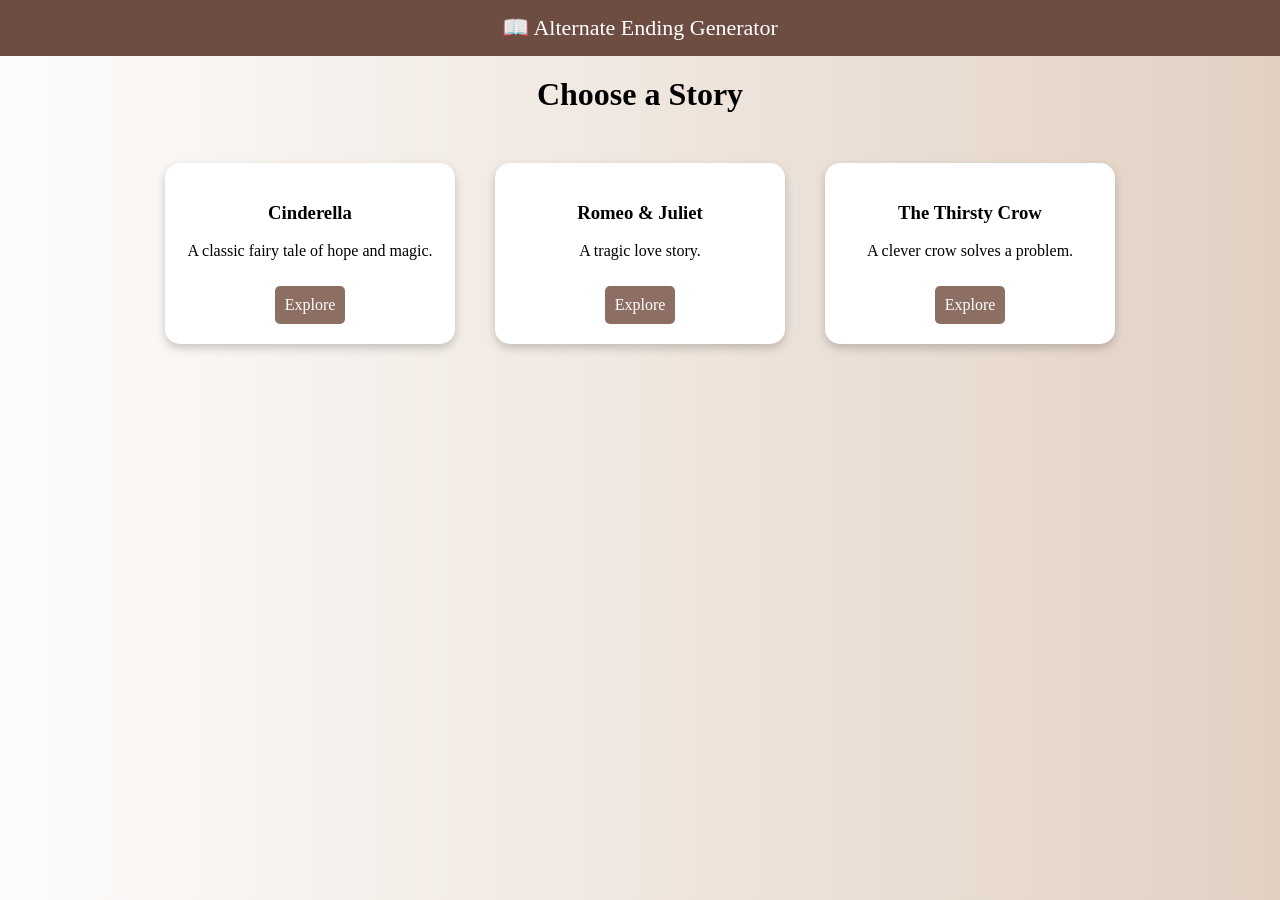
==== index.html @ 221477e8 "Create index.html" ====
<!DOCTYPE html>
<html lang="en">
<head>
<meta charset="UTF-8">
<meta name="viewport" content="width=device-width, initial-scale=1.0">
<title>Alternate Ending Generator</title>

<style>
body {
    margin: 0;
    font-family: 'Georgia', serif;
    background: linear-gradient(to right, #fdfcfb, #e2d1c3);
    text-align: center;
}

/* Navbar */
nav {
    background: #6d4c41;
    padding: 15px;
    color: white;
    font-size: 22px;
}

/* Header animation */
h1 {
    margin-top: 20px;
    animation: fadeIn 2s ease;
}

/* Cards */
.container {
    display: flex;
    justify-content: center;
    flex-wrap: wrap;
    margin-top: 30px;
}

.card {
    background: white;
    width: 250px;
    margin: 20px;
    padding: 20px;
    border-radius: 15px;
    box-shadow: 0 4px 10px rgba(0,0,0,0.2);
    transition: transform 0.3s;
    animation: slideUp 1.5s ease;
}

.card:hover {
    transform: scale(1.1);
}

/* Buttons */
a {
    display: inline-block;
    margin-top: 10px;
    padding: 10px;
    background: #8d6e63;
    color: white;
    text-decoration: none;
    border-radius: 5px;
}

a:hover {
    background: #5d4037;
}

/* Animations */
@keyframes fadeIn {
    from {opacity: 0;}
    to {opacity: 1;}
}

@keyframes slideUp {
    from {transform: translateY(50px); opacity: 0;}
    to {transform: translateY(0); opacity: 1;}
}
</style>

</head>
<body>

<nav>📖 Alternate Ending Generator</nav>

<h1>Choose a Story</h1>

<div class="container">

    <div class="card">
        <h3>Cinderella</h3>
        <p>A classic fairy tale of hope and magic.</p>
        <a href="story1.html">Explore</a>
    </div>

    <div class="card">
        <h3>Romeo & Juliet</h3>
        <p>A tragic love story.</p>
        <a href="story2.html">Explore</a>
    </div>

    <div class="card">
        <h3>The Thirsty Crow</h3>
        <p>A clever crow solves a problem.</p>
        <a href="story3.html">Explore</a>
    </div>

</div>

</body>
  </html>
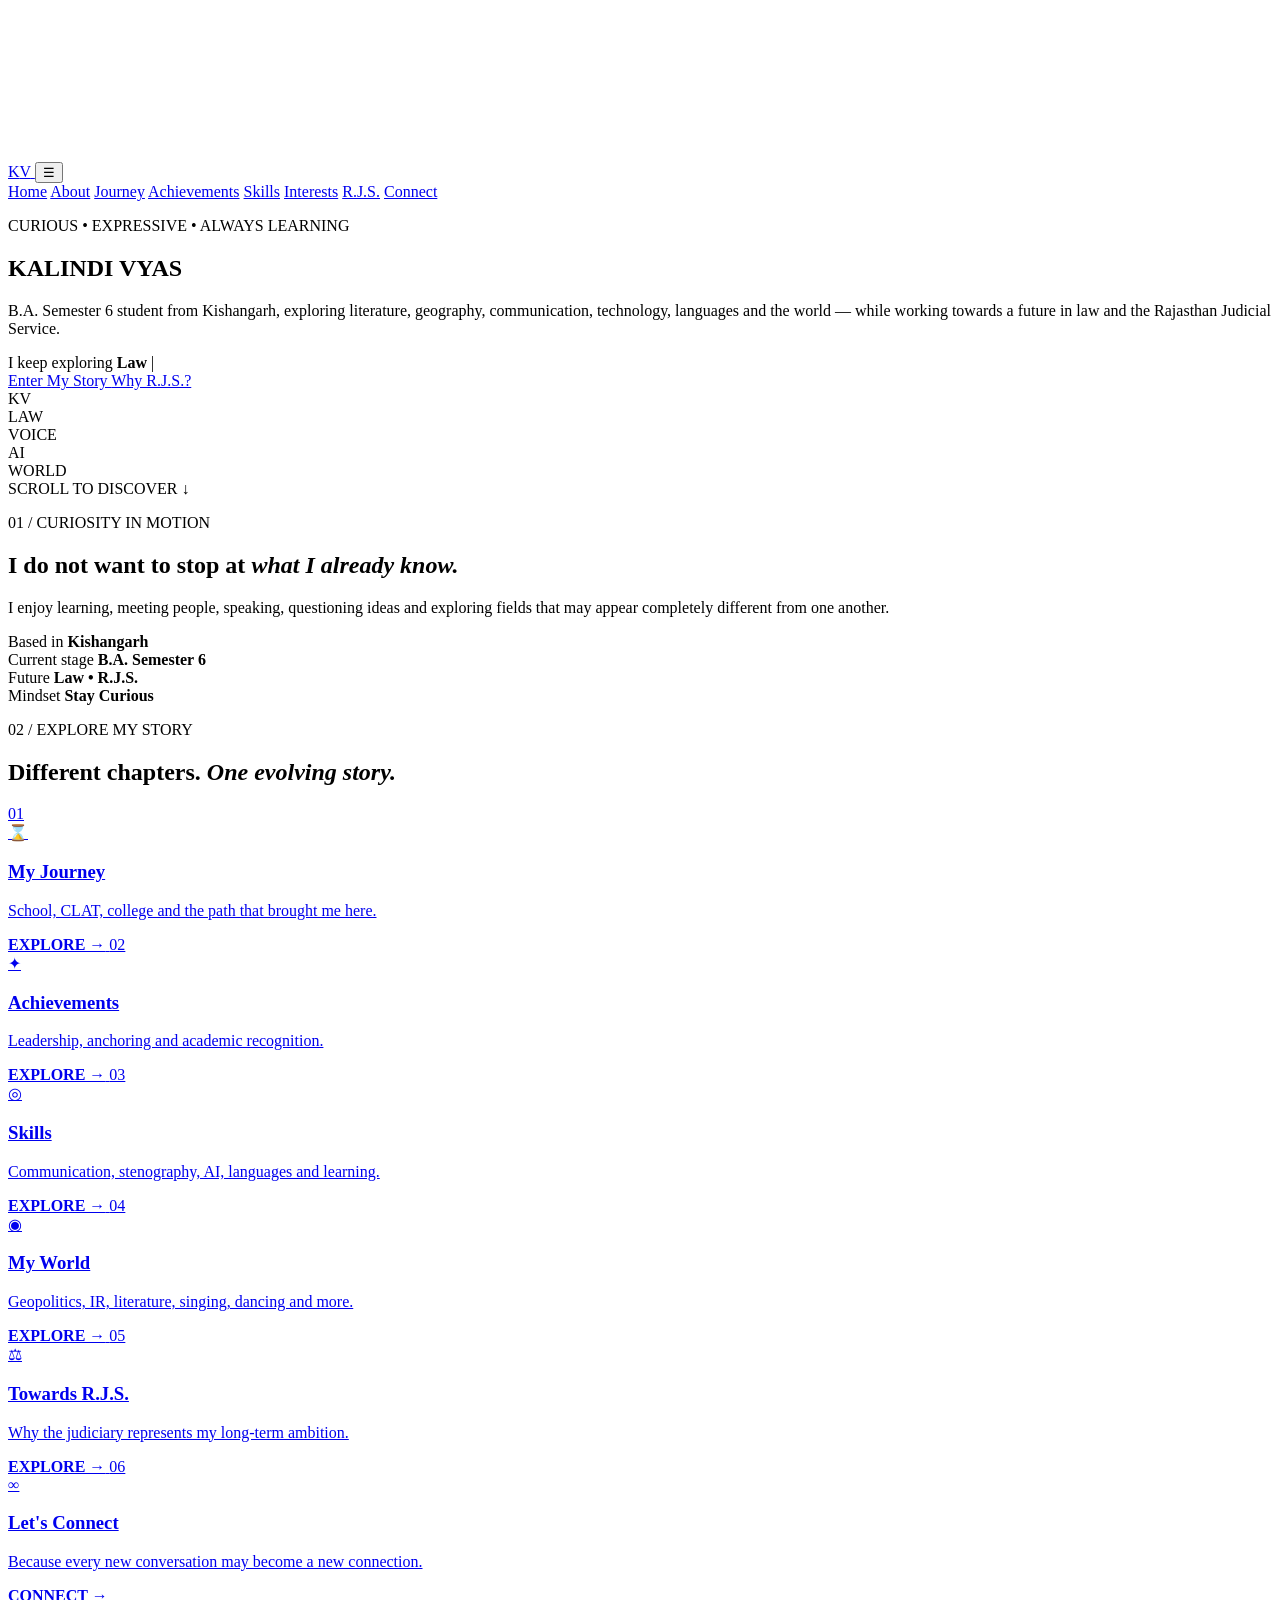
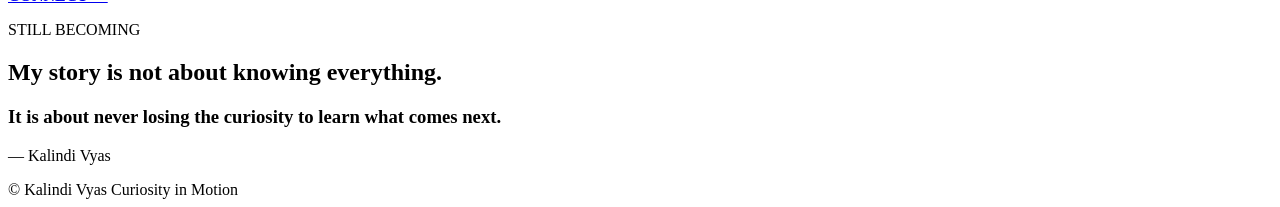
==== commit 7716ae22: "Create index.html" ====
--- a/index.html
+++ b/index.html
@@ -1,110 +1,313 @@
 <!DOCTYPE html>
 <html lang="en">
 <head>
-<meta charset="UTF-8">
-<meta name="viewport" content="width=device-width, initial-scale=1.0">
-<title>Alternate Ending Generator</title>
-
-<style>
-body {
-    margin: 0;
-    font-family: 'Georgia', serif;
-    background: linear-gradient(to right, #fdfcfb, #e2d1c3);
-    text-align: center;
-}
-
-/* Navbar */
-nav {
-    background: #6d4c41;
-    padding: 15px;
-    color: white;
-    font-size: 22px;
-}
-
-/* Header animation */
-h1 {
-    margin-top: 20px;
-    animation: fadeIn 2s ease;
-}
-
-/* Cards */
-.container {
-    display: flex;
-    justify-content: center;
-    flex-wrap: wrap;
-    margin-top: 30px;
-}
-
-.card {
-    background: white;
-    width: 250px;
-    margin: 20px;
-    padding: 20px;
-    border-radius: 15px;
-    box-shadow: 0 4px 10px rgba(0,0,0,0.2);
-    transition: transform 0.3s;
-    animation: slideUp 1.5s ease;
-}
-
-.card:hover {
-    transform: scale(1.1);
-}
-
-/* Buttons */
-a {
-    display: inline-block;
-    margin-top: 10px;
-    padding: 10px;
-    background: #8d6e63;
-    color: white;
-    text-decoration: none;
-    border-radius: 5px;
-}
-
-a:hover {
-    background: #5d4037;
-}
-
-/* Animations */
-@keyframes fadeIn {
-    from {opacity: 0;}
-    to {opacity: 1;}
-}
-
-@keyframes slideUp {
-    from {transform: translateY(50px); opacity: 0;}
-    to {transform: translateY(0); opacity: 1;}
-}
-</style>
-
+  <meta charset="UTF-8">
+  <meta name="viewport" content="width=device-width, initial-scale=1.0">
+
+  <title>Kalindi Vyas | Curiosity in Motion</title>
+
+  <meta
+    name="description"
+    content="The personal website of Kalindi Vyas — student, communicator, learner and aspiring Rajasthan Judicial Service officer."
+  >
+
+  <link rel="stylesheet" href="style.css">
 </head>
-<body>
-
-<nav>📖 Alternate Ending Generator</nav>
-
-<h1>Choose a Story</h1>
-
-<div class="container">
-
-    <div class="card">
-        <h3>Cinderella</h3>
-        <p>A classic fairy tale of hope and magic.</p>
-        <a href="story1.html">Explore</a>
-    </div>
-
-    <div class="card">
-        <h3>Romeo & Juliet</h3>
-        <p>A tragic love story.</p>
-        <a href="story2.html">Explore</a>
-    </div>
-
-    <div class="card">
-        <h3>The Thirsty Crow</h3>
-        <p>A clever crow solves a problem.</p>
-        <a href="story3.html">Explore</a>
-    </div>
-
-</div>
+
+<body class="page-home">
+
+<canvas id="bgCanvas"></canvas>
+<div class="cursor-glow"></div>
+<div class="page-progress" id="pageProgress"></div>
+
+<header class="site-header" id="siteHeader">
+
+  <a href="index.html" class="logo">
+    K<span>V</span>
+  </a>
+
+  <button class="menu-toggle" id="menuToggle" aria-label="Open navigation">
+    ☰
+  </button>
+
+  <nav class="site-nav" id="siteNav">
+    <a class="active" href="index.html">Home</a>
+    <a href="about.html">About</a>
+    <a href="journey.html">Journey</a>
+    <a href="achievements.html">Achievements</a>
+    <a href="skills.html">Skills</a>
+    <a href="interests.html">Interests</a>
+    <a href="rjs.html">R.J.S.</a>
+    <a href="contact.html">Connect</a>
+  </nav>
+
+</header>
+
+<main>
+
+  <!-- HERO -->
+
+  <section class="hero home-hero">
+
+    <div class="hero-copy reveal">
+
+      <p class="eyebrow">
+        CURIOUS • EXPRESSIVE • ALWAYS LEARNING
+      </p>
+
+      <h1 class="mega-title">
+        KALINDI
+        <span>VYAS</span>
+      </h1>
+
+      <p class="hero-description">
+        B.A. Semester 6 student from Kishangarh,
+        exploring literature, geography, communication,
+        technology, languages and the world —
+        while working towards a future in law and the
+        Rajasthan Judicial Service.
+      </p>
+
+      <div class="typing-row">
+        <span>I keep exploring</span>
+
+        <strong
+          data-typewriter
+          data-words="Law,Public Speaking,Geopolitics,Artificial Intelligence,Spanish,Literature,New Connections"
+        >
+          Law
+        </strong>
+
+        <span class="typing-caret">|</span>
+      </div>
+
+      <div class="hero-actions">
+
+        <a href="about.html" class="button primary magnetic">
+          Enter My Story
+        </a>
+
+        <a href="rjs.html" class="button magnetic">
+          Why R.J.S.?
+        </a>
+
+      </div>
+
+    </div>
+
+
+    <!-- 3D HERO OBJECT -->
+
+    <div class="hero-art reveal delay">
+
+      <div class="identity-system" data-parallax-3d>
+
+        <div class="identity-ring ring-one"></div>
+        <div class="identity-ring ring-two"></div>
+        <div class="identity-ring ring-three"></div>
+
+        <div class="identity-core">
+          <span>KV</span>
+        </div>
+
+        <div class="floating-label label-law">
+          LAW
+        </div>
+
+        <div class="floating-label label-voice">
+          VOICE
+        </div>
+
+        <div class="floating-label label-ai">
+          AI
+        </div>
+
+        <div class="floating-label label-world">
+          WORLD
+        </div>
+
+      </div>
+
+    </div>
+
+
+    <div class="scroll-indicator">
+      SCROLL TO DISCOVER
+      <span>↓</span>
+    </div>
+
+  </section>
+
+
+  <!-- INTRO -->
+
+  <section class="section">
+
+    <p class="section-label">
+      01 / CURIOSITY IN MOTION
+    </p>
+
+    <div class="split">
+
+      <div class="reveal">
+
+        <h2 class="section-title">
+          I do not want to stop at
+          <em>what I already know.</em>
+        </h2>
+
+      </div>
+
+      <div class="glass-panel reveal delay">
+
+        <p>
+          I enjoy learning, meeting people, speaking,
+          questioning ideas and exploring fields that
+          may appear completely different from one another.
+        </p>
+
+        <div class="fact-grid">
+
+          <div class="fact">
+            <span>Based in</span>
+            <strong>Kishangarh</strong>
+          </div>
+
+          <div class="fact">
+            <span>Current stage</span>
+            <strong>B.A. Semester 6</strong>
+          </div>
+
+          <div class="fact">
+            <span>Future</span>
+            <strong>Law • R.J.S.</strong>
+          </div>
+
+          <div class="fact">
+            <span>Mindset</span>
+            <strong>Stay Curious</strong>
+          </div>
+
+        </div>
+
+      </div>
+
+    </div>
+
+  </section>
+
+
+  <!-- CHAPTER CARDS -->
+
+  <section class="section">
+
+    <p class="section-label">
+      02 / EXPLORE MY STORY
+    </p>
+
+    <h2 class="section-title reveal">
+      Different chapters.
+      <em>One evolving story.</em>
+    </h2>
+
+    <div class="chapter-grid">
+
+      <a href="journey.html" class="chapter-card glass-panel reveal" data-tilt>
+        <span class="chapter-number">01</span>
+        <div class="chapter-icon">⌛</div>
+        <h3>My Journey</h3>
+        <p>School, CLAT, college and the path that brought me here.</p>
+        <b>EXPLORE →</b>
+      </a>
+
+      <a href="achievements.html" class="chapter-card glass-panel reveal" data-tilt>
+        <span class="chapter-number">02</span>
+        <div class="chapter-icon">✦</div>
+        <h3>Achievements</h3>
+        <p>Leadership, anchoring and academic recognition.</p>
+        <b>EXPLORE →</b>
+      </a>
+
+      <a href="skills.html" class="chapter-card glass-panel reveal" data-tilt>
+        <span class="chapter-number">03</span>
+        <div class="chapter-icon">◎</div>
+        <h3>Skills</h3>
+        <p>Communication, stenography, AI, languages and learning.</p>
+        <b>EXPLORE →</b>
+      </a>
+
+      <a href="interests.html" class="chapter-card glass-panel reveal" data-tilt>
+        <span class="chapter-number">04</span>
+        <div class="chapter-icon">◉</div>
+        <h3>My World</h3>
+        <p>Geopolitics, IR, literature, singing, dancing and more.</p>
+        <b>EXPLORE →</b>
+      </a>
+
+      <a href="rjs.html" class="chapter-card glass-panel reveal" data-tilt>
+        <span class="chapter-number">05</span>
+        <div class="chapter-icon">⚖</div>
+        <h3>Towards R.J.S.</h3>
+        <p>Why the judiciary represents my long-term ambition.</p>
+        <b>EXPLORE →</b>
+      </a>
+
+      <a href="contact.html" class="chapter-card glass-panel reveal" data-tilt>
+        <span class="chapter-number">06</span>
+        <div class="chapter-icon">∞</div>
+        <h3>Let's Connect</h3>
+        <p>Because every new conversation may become a new connection.</p>
+        <b>CONNECT →</b>
+      </a>
+
+    </div>
+
+  </section>
+
+
+  <!-- FINAL -->
+
+  <section class="final-section">
+
+    <div class="final-glow"></div>
+
+    <div class="final-content reveal">
+
+      <p class="section-label">
+        STILL BECOMING
+      </p>
+
+      <h2>
+        My story is not about knowing everything.
+      </h2>
+
+      <h3>
+        It is about never losing the curiosity to learn what comes next.
+      </h3>
+
+      <p>
+        — Kalindi Vyas
+      </p>
+
+    </div>
+
+  </section>
+
+</main>
+
+<footer class="site-footer">
+
+  <span>
+    © <span data-current-year></span> Kalindi Vyas
+  </span>
+
+  <span>
+    Curiosity in Motion
+  </span>
+
+</footer>
+
+<script src="script.js"></script>
 
 </body>
-  </html>
+    </html>
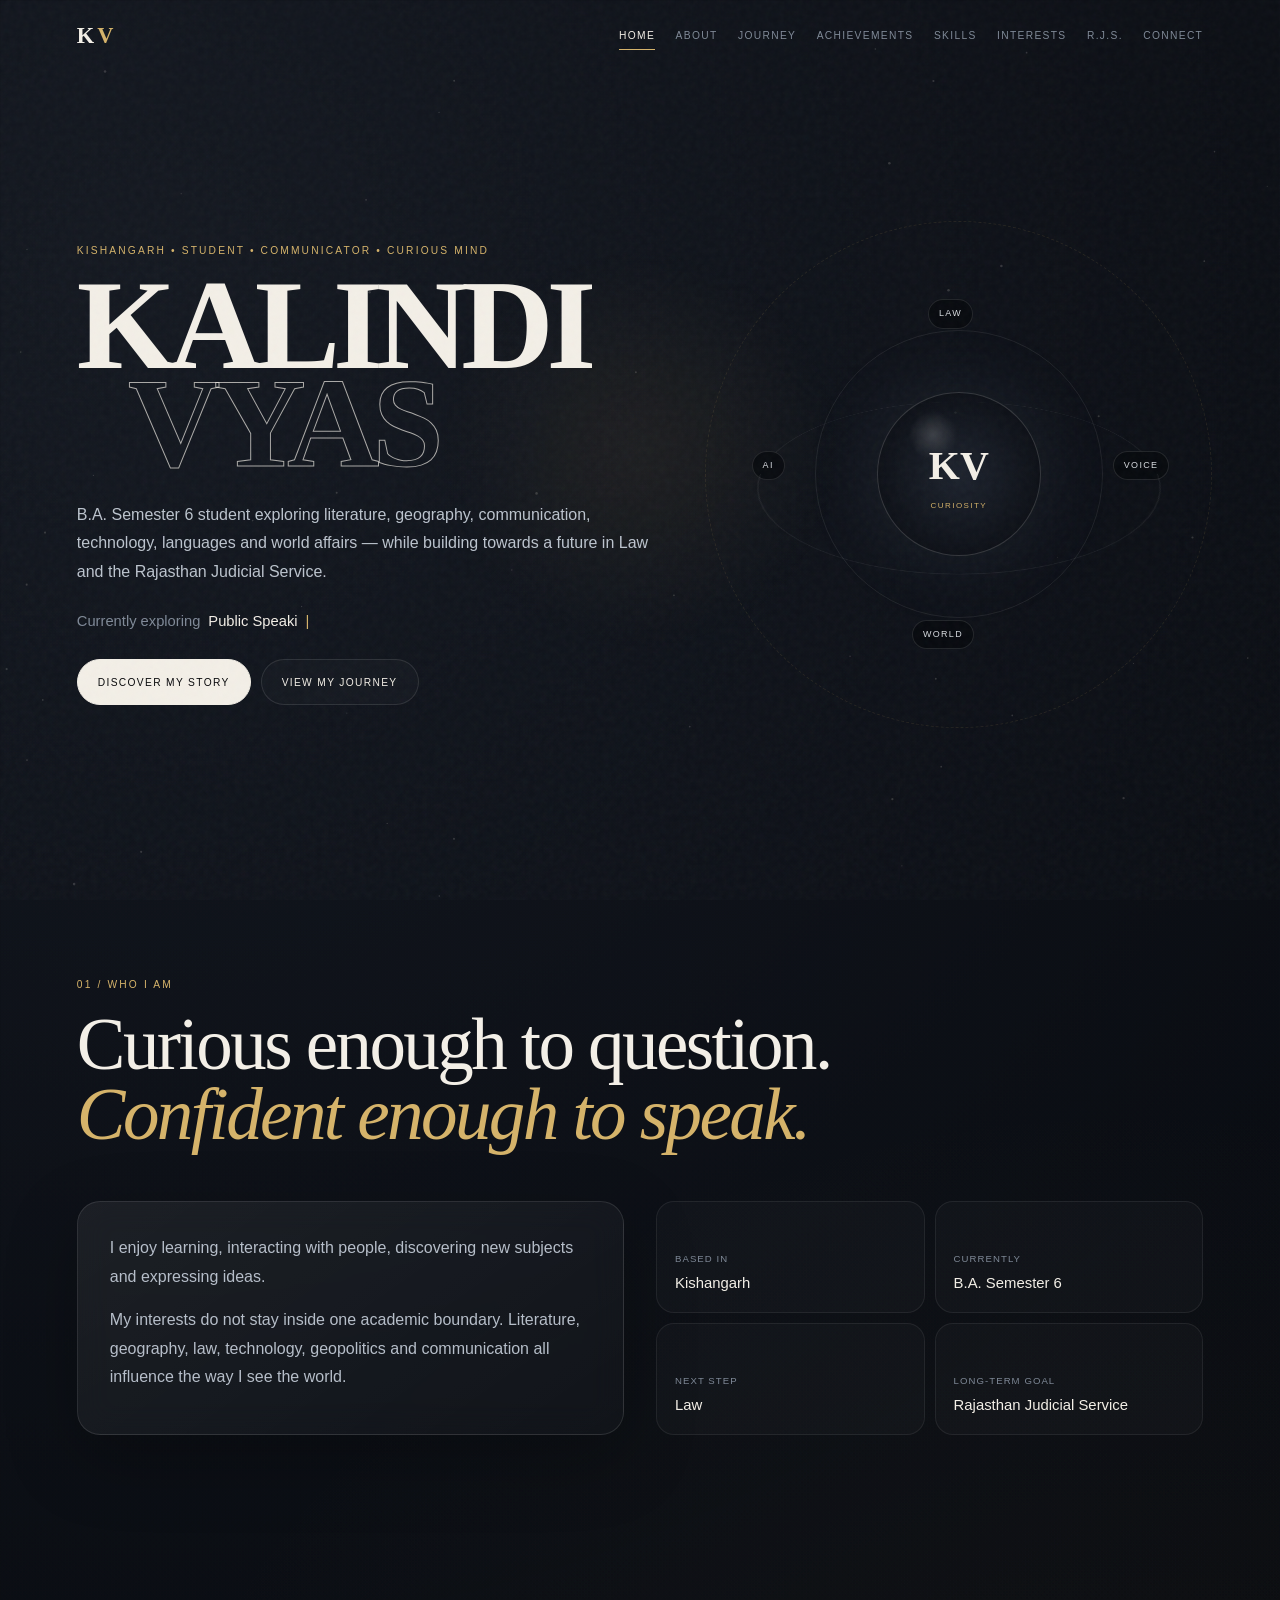
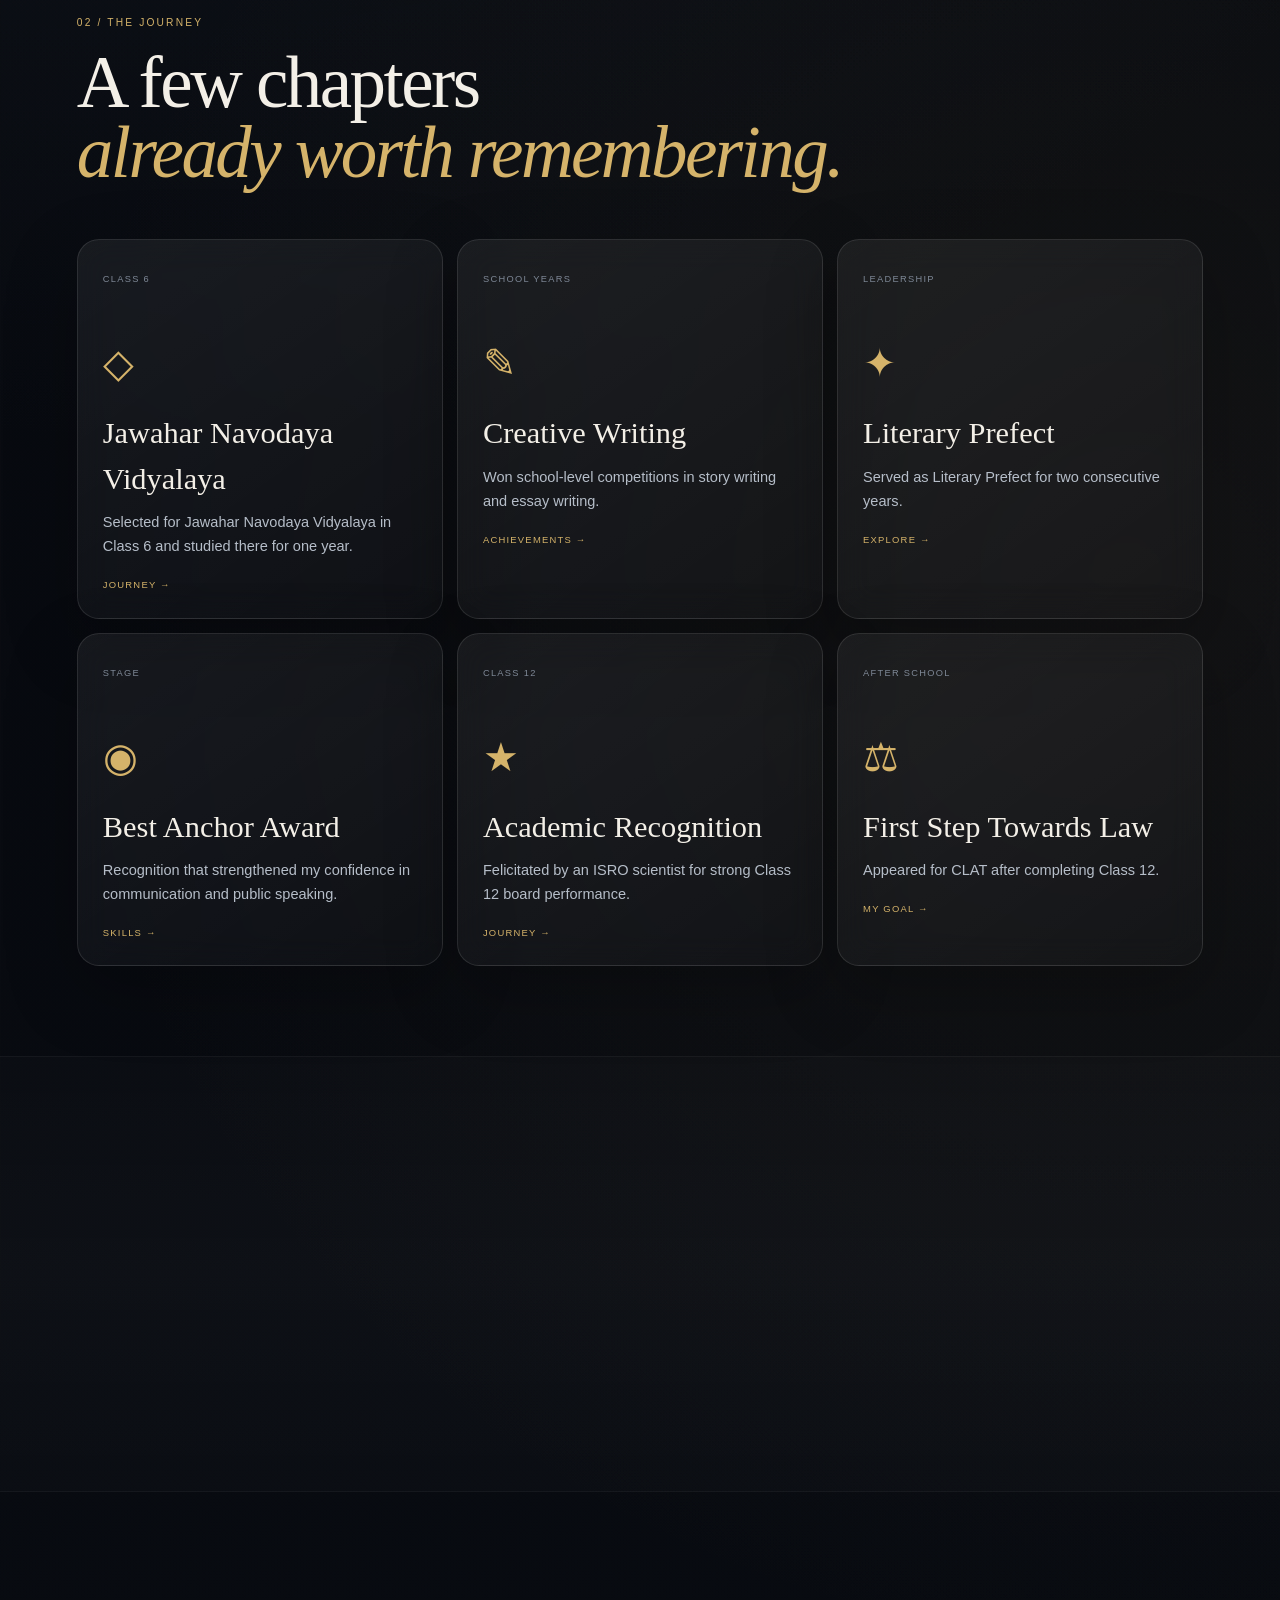
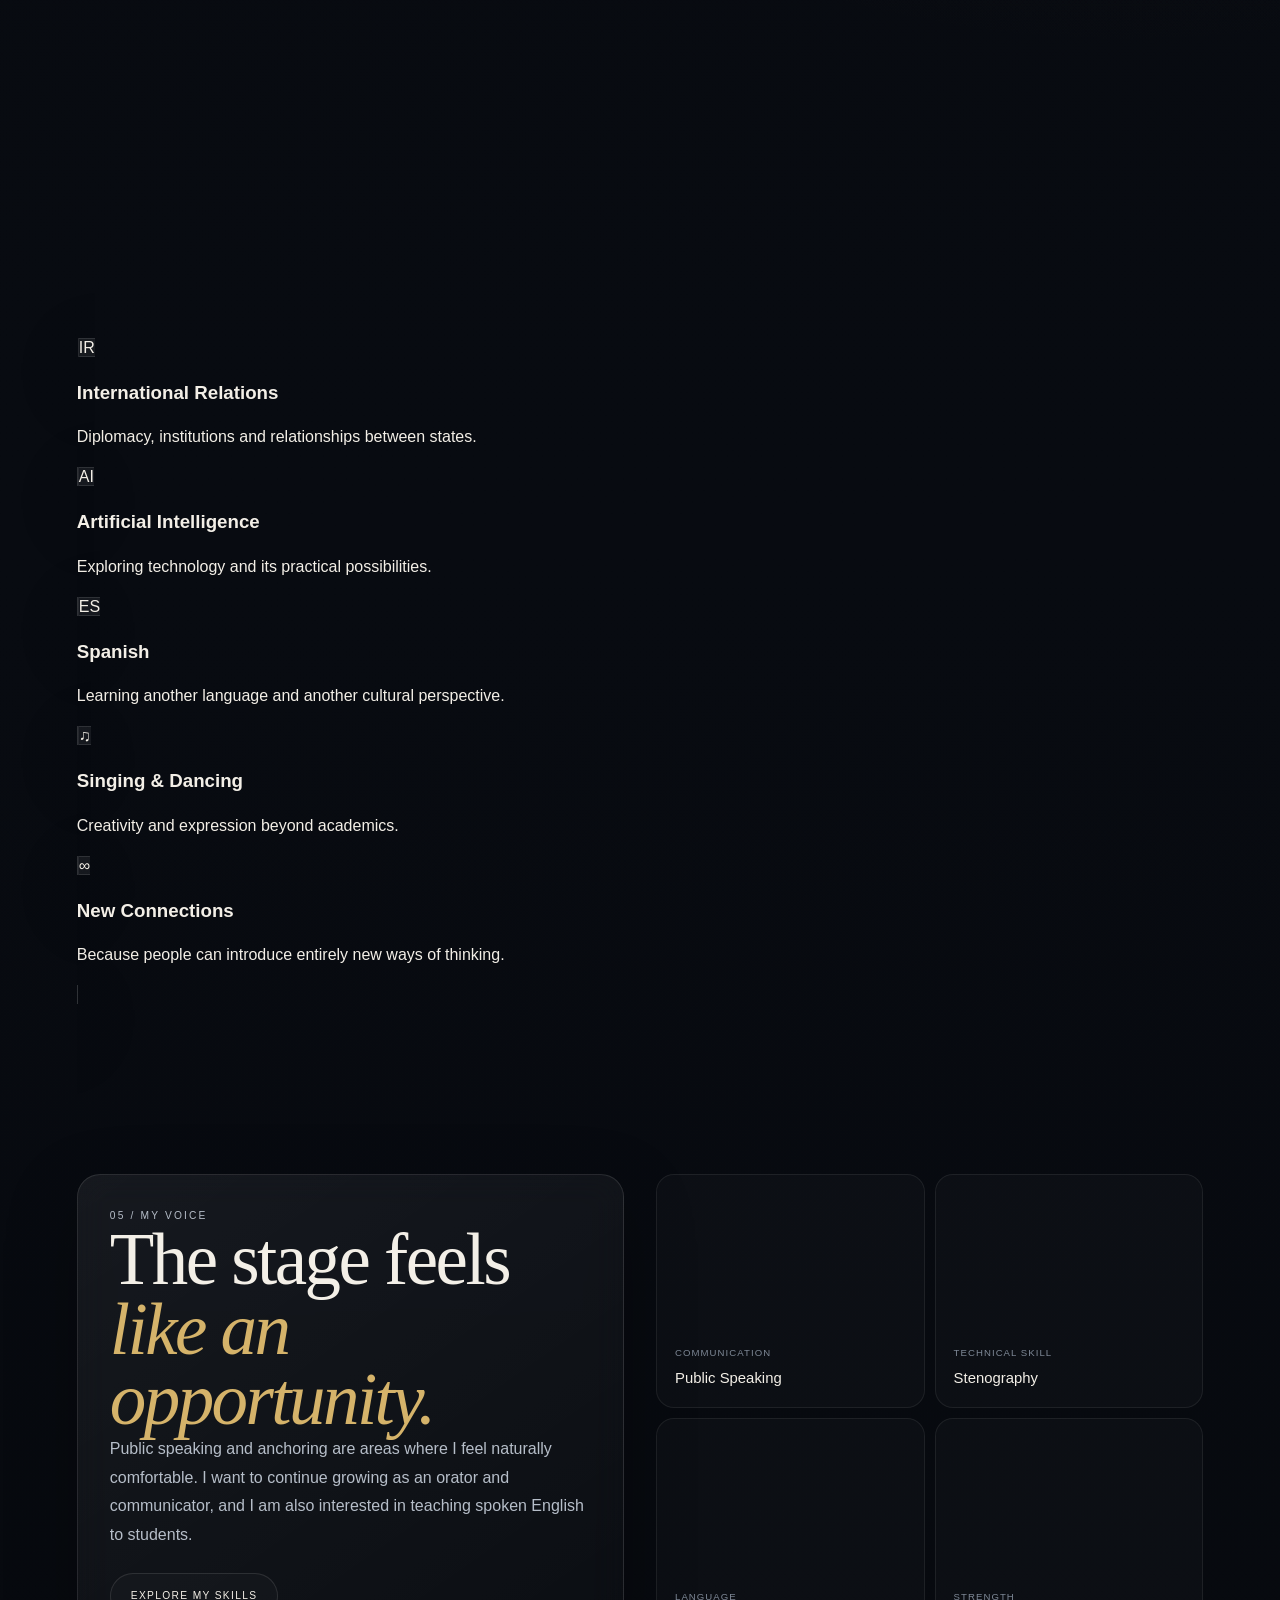
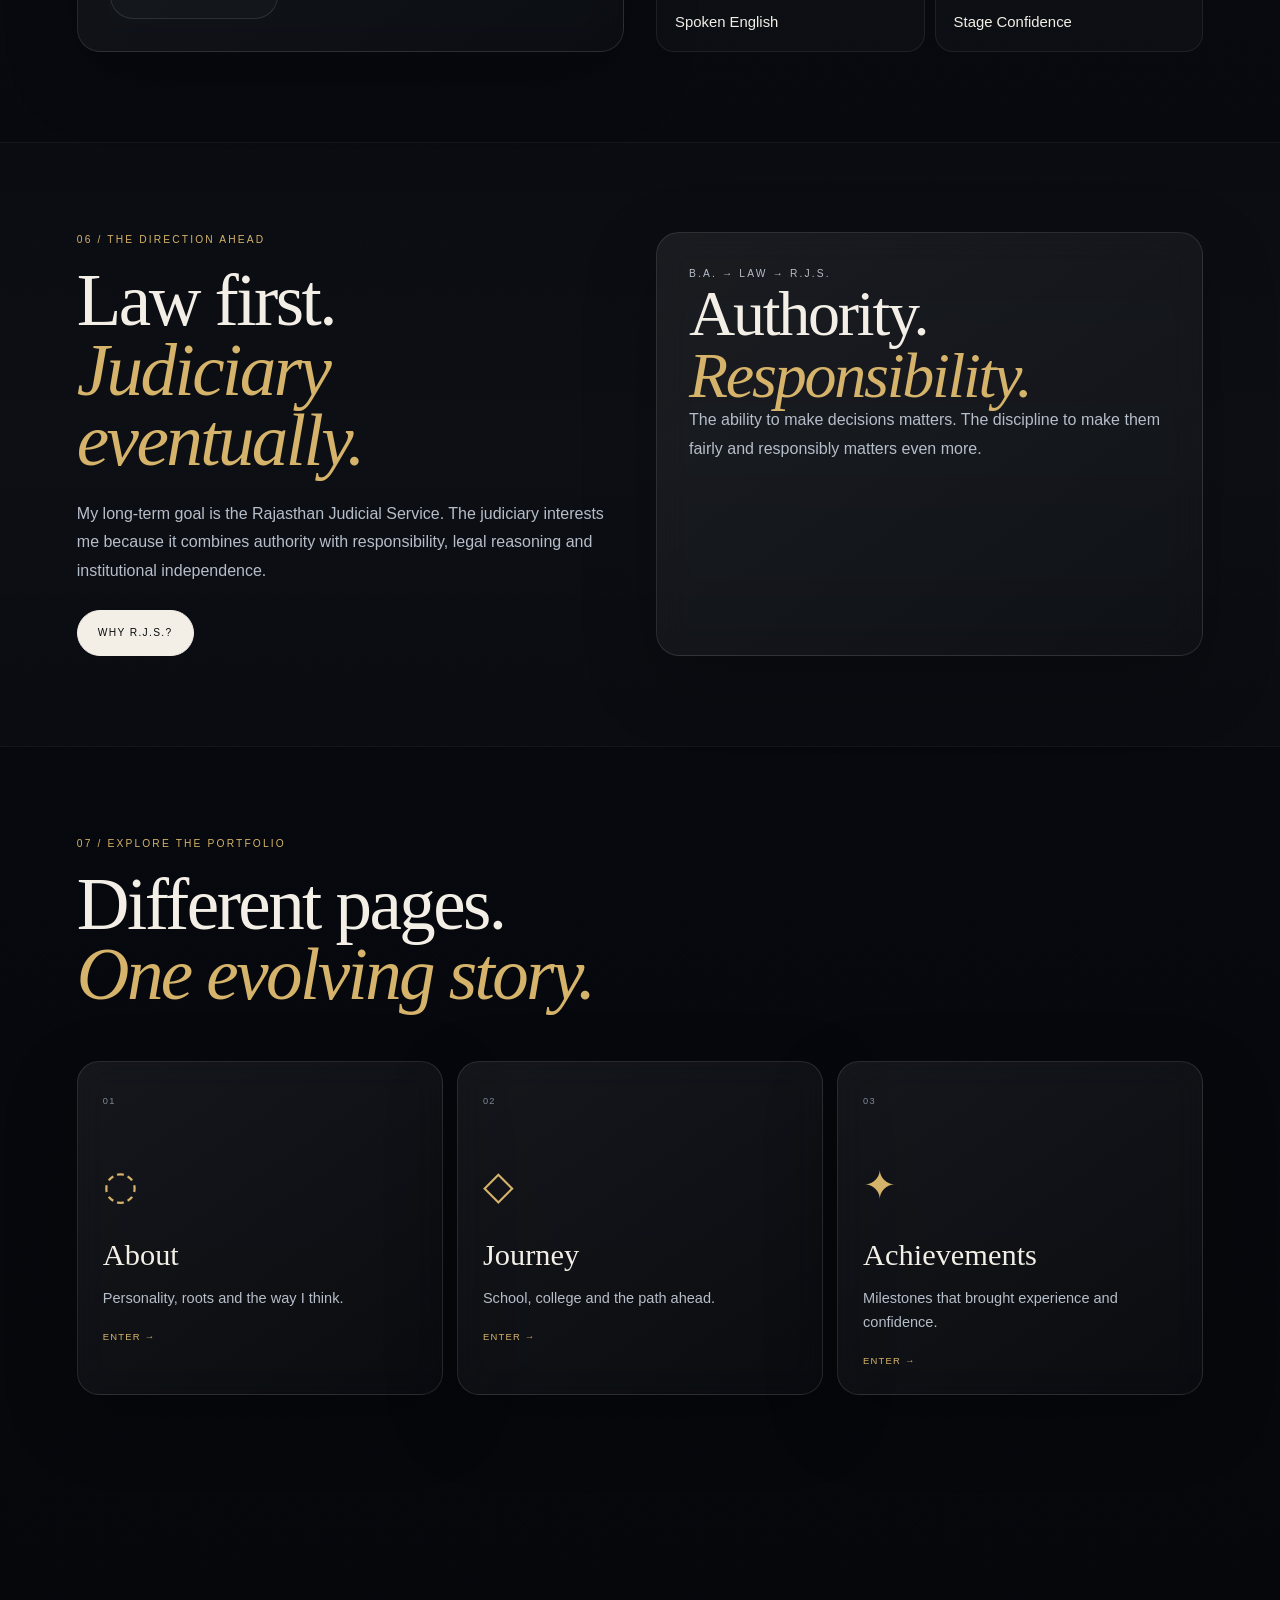
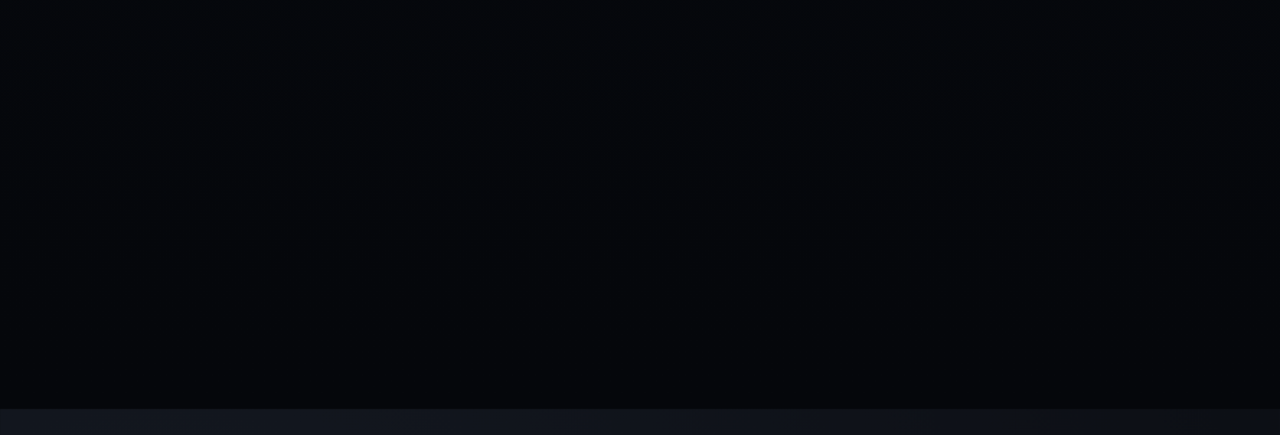
==== commit c5cf6f36: "Create index.html" ====
--- a/index.html
+++ b/index.html
@@ -1,313 +1,1597 @@
 <!DOCTYPE html>
 <html lang="en">
+
 <head>
+
   <meta charset="UTF-8">
-  <meta name="viewport" content="width=device-width, initial-scale=1.0">
-
-  <title>Kalindi Vyas | Curiosity in Motion</title>
+
+  <meta
+    name="viewport"
+    content="width=device-width, initial-scale=1.0"
+  >
 
   <meta
     name="description"
-    content="The personal website of Kalindi Vyas — student, communicator, learner and aspiring Rajasthan Judicial Service officer."
+    content="Personal portfolio of Kalindi Vyas — student, communicator, curious learner and aspiring Rajasthan Judicial Service officer."
   >
 
-  <link rel="stylesheet" href="style.css">
+  <meta
+    name="theme-color"
+    content="#07090e"
+  >
+
+  <title>
+    Kalindi Vyas | Curiosity in Motion
+  </title>
+
+  <link
+    rel="stylesheet"
+    href="style.css"
+  >
+
+  <script
+    src="script.js"
+    defer
+  ></script>
+
 </head>
 
-<body class="page-home">
-
-<canvas id="bgCanvas"></canvas>
-<div class="cursor-glow"></div>
-<div class="page-progress" id="pageProgress"></div>
-
-<header class="site-header" id="siteHeader">
-
-  <a href="index.html" class="logo">
+
+<body data-page="home">
+
+
+<!-- =====================================================
+     BACKGROUND
+===================================================== -->
+
+<canvas
+  id="particleCanvas"
+  aria-hidden="true"
+></canvas>
+
+
+<div
+  class="cursor-light"
+  aria-hidden="true"
+></div>
+
+
+<div
+  class="scroll-progress"
+  id="scrollProgress"
+  aria-hidden="true"
+></div>
+
+
+
+<!-- =====================================================
+     HEADER
+===================================================== -->
+
+<header
+  class="site-header"
+  id="siteHeader"
+>
+
+
+  <a
+    href="index.html"
+    class="brand"
+    aria-label="Kalindi Vyas homepage"
+  >
     K<span>V</span>
   </a>
 
-  <button class="menu-toggle" id="menuToggle" aria-label="Open navigation">
-    ☰
+
+
+  <button
+    class="menu-button"
+    id="menuButton"
+    aria-label="Open navigation"
+    aria-controls="siteNav"
+    aria-expanded="false"
+  >
+
+    <span></span>
+    <span></span>
+
   </button>
 
-  <nav class="site-nav" id="siteNav">
-    <a class="active" href="index.html">Home</a>
-    <a href="about.html">About</a>
-    <a href="journey.html">Journey</a>
-    <a href="achievements.html">Achievements</a>
-    <a href="skills.html">Skills</a>
-    <a href="interests.html">Interests</a>
-    <a href="rjs.html">R.J.S.</a>
-    <a href="contact.html">Connect</a>
+
+
+  <nav
+    class="site-nav"
+    id="siteNav"
+    aria-label="Main navigation"
+  >
+
+
+    <a
+      href="index.html"
+      data-nav="home"
+    >
+      Home
+    </a>
+
+
+    <a
+      href="about.html"
+      data-nav="about"
+    >
+      About
+    </a>
+
+
+    <a
+      href="journey.html"
+      data-nav="journey"
+    >
+      Journey
+    </a>
+
+
+    <a
+      href="achievements.html"
+      data-nav="achievements"
+    >
+      Achievements
+    </a>
+
+
+    <a
+      href="skills.html"
+      data-nav="skills"
+    >
+      Skills
+    </a>
+
+
+    <a
+      href="interests.html"
+      data-nav="interests"
+    >
+      Interests
+    </a>
+
+
+    <a
+      href="rjs.html"
+      data-nav="rjs"
+    >
+      R.J.S.
+    </a>
+
+
+    <a
+      href="connect.html"
+      data-nav="connect"
+    >
+      Connect
+    </a>
+
+
   </nav>
 
+
 </header>
 
+
+
+<!-- =====================================================
+     MAIN
+===================================================== -->
+
 <main>
 
-  <!-- HERO -->
-
-  <section class="hero home-hero">
-
-    <div class="hero-copy reveal">
-
-      <p class="eyebrow">
-        CURIOUS • EXPRESSIVE • ALWAYS LEARNING
-      </p>
-
-      <h1 class="mega-title">
-        KALINDI
-        <span>VYAS</span>
-      </h1>
-
-      <p class="hero-description">
-        B.A. Semester 6 student from Kishangarh,
-        exploring literature, geography, communication,
-        technology, languages and the world —
-        while working towards a future in law and the
-        Rajasthan Judicial Service.
-      </p>
-
-      <div class="typing-row">
-        <span>I keep exploring</span>
-
-        <strong
-          data-typewriter
-          data-words="Law,Public Speaking,Geopolitics,Artificial Intelligence,Spanish,Literature,New Connections"
-        >
+
+
+<!-- =====================================================
+     HERO
+===================================================== -->
+
+<section class="hero home-hero">
+
+
+  <!-- LEFT -->
+
+  <div class="hero-copy reveal">
+
+
+    <p class="eyebrow">
+      KISHANGARH • STUDENT • COMMUNICATOR • CURIOUS MIND
+    </p>
+
+
+
+    <h1 class="display-title">
+
+      KALINDI
+
+      <span>
+        VYAS
+      </span>
+
+    </h1>
+
+
+
+    <p class="hero-text">
+
+      B.A. Semester 6 student exploring
+      literature, geography, communication,
+      technology, languages and world affairs —
+      while building towards a future in Law
+      and the Rajasthan Judicial Service.
+
+    </p>
+
+
+
+    <!-- TYPEWRITER -->
+
+    <div class="type-line">
+
+
+      <span>
+        Currently exploring
+      </span>
+
+
+      <strong
+        data-typewriter
+        data-words="Law,Public Speaking,Geopolitics,Artificial Intelligence,Spanish,Literature,New Connections"
+      >
+        Law
+      </strong>
+
+
+      <i>
+        |
+      </i>
+
+
+    </div>
+
+
+
+    <!-- CTA -->
+
+    <div class="button-row">
+
+
+      <a
+        href="about.html"
+        class="button button-primary magnetic"
+      >
+        Discover My Story
+      </a>
+
+
+      <a
+        href="journey.html"
+        class="button magnetic"
+      >
+        View My Journey
+      </a>
+
+
+    </div>
+
+
+  </div>
+
+
+
+  <!-- RIGHT / 3D VISUAL -->
+
+  <div class="visual-column reveal reveal-delay">
+
+
+    <div
+      class="visual-stage"
+      data-parallax
+    >
+
+
+      <div class="home-orbit">
+
+
+        <!-- ORBITS -->
+
+        <div class="orbit-line orbit-line-1"></div>
+
+        <div class="orbit-line orbit-line-2"></div>
+
+        <div class="orbit-line orbit-line-3"></div>
+
+
+
+        <!-- CORE -->
+
+        <div class="home-core">
+
+
+          <strong>
+            KV
+          </strong>
+
+
+          <small>
+            CURIOSITY
+          </small>
+
+
+        </div>
+
+
+
+        <!-- FLOATING FIELDS -->
+
+        <span class="orbit-tag tag-1">
+          LAW
+        </span>
+
+
+        <span class="orbit-tag tag-2">
+          VOICE
+        </span>
+
+
+        <span class="orbit-tag tag-3">
+          WORLD
+        </span>
+
+
+        <span class="orbit-tag tag-4">
+          AI
+        </span>
+
+
+      </div>
+
+
+    </div>
+
+
+  </div>
+
+
+</section>
+
+
+
+<!-- =====================================================
+     IDENTITY
+===================================================== -->
+
+<section class="content-section compact-section">
+
+
+  <div class="section-heading reveal">
+
+
+    <p class="section-number">
+      01 / WHO I AM
+    </p>
+
+
+    <h2>
+
+      Curious enough to question.
+
+      <em>
+        Confident enough to speak.
+      </em>
+
+    </h2>
+
+
+  </div>
+
+
+
+  <div class="two-column">
+
+
+    <div class="glass-card prose-card reveal">
+
+
+      <p>
+
+        I enjoy learning,
+        interacting with people,
+        discovering new subjects
+        and expressing ideas.
+
+      </p>
+
+
+      <p>
+
+        My interests do not stay inside
+        one academic boundary.
+
+        Literature, geography,
+        law, technology,
+        geopolitics and communication
+        all influence the way I see the world.
+
+      </p>
+
+
+    </div>
+
+
+
+    <div class="stat-grid reveal">
+
+
+      <article>
+
+        <small>
+          Based in
+        </small>
+
+        <strong>
+          Kishangarh
+        </strong>
+
+      </article>
+
+
+
+      <article>
+
+        <small>
+          Currently
+        </small>
+
+        <strong>
+          B.A. Semester 6
+        </strong>
+
+      </article>
+
+
+
+      <article>
+
+        <small>
+          Next Step
+        </small>
+
+        <strong>
           Law
         </strong>
 
-        <span class="typing-caret">|</span>
+      </article>
+
+
+
+      <article>
+
+        <small>
+          Long-Term Goal
+        </small>
+
+        <strong>
+          Rajasthan Judicial Service
+        </strong>
+
+      </article>
+
+
+    </div>
+
+
+  </div>
+
+
+</section>
+
+
+
+<!-- =====================================================
+     JOURNEY SNAPSHOT
+===================================================== -->
+
+<section class="content-section">
+
+
+  <div class="section-heading reveal">
+
+
+    <p class="section-number">
+      02 / THE JOURNEY
+    </p>
+
+
+    <h2>
+
+      A few chapters
+
+      <em>
+        already worth remembering.
+      </em>
+
+    </h2>
+
+
+  </div>
+
+
+
+  <div class="feature-grid">
+
+
+    <!-- JNV -->
+
+    <a
+      href="journey.html"
+      class="feature-card glass-card reveal"
+      data-tilt
+    >
+
+
+      <span class="feature-index">
+        CLASS 6
+      </span>
+
+
+      <div class="feature-symbol">
+        ◇
       </div>
 
-      <div class="hero-actions">
-
-        <a href="about.html" class="button primary magnetic">
-          Enter My Story
+
+      <h3>
+        Jawahar Navodaya Vidyalaya
+      </h3>
+
+
+      <p>
+
+        Selected for Jawahar Navodaya Vidyalaya
+        in Class 6 and studied there
+        for one year.
+
+      </p>
+
+
+      <b>
+        Journey →
+      </b>
+
+
+    </a>
+
+
+
+    <!-- WRITING -->
+
+    <a
+      href="achievements.html"
+      class="feature-card glass-card reveal"
+      data-tilt
+    >
+
+
+      <span class="feature-index">
+        SCHOOL YEARS
+      </span>
+
+
+      <div class="feature-symbol">
+        ✎
+      </div>
+
+
+      <h3>
+        Creative Writing
+      </h3>
+
+
+      <p>
+
+        Won school-level competitions
+        in story writing
+        and essay writing.
+
+      </p>
+
+
+      <b>
+        Achievements →
+      </b>
+
+
+    </a>
+
+
+
+    <!-- LEADERSHIP -->
+
+    <a
+      href="achievements.html"
+      class="feature-card glass-card reveal"
+      data-tilt
+    >
+
+
+      <span class="feature-index">
+        LEADERSHIP
+      </span>
+
+
+      <div class="feature-symbol">
+        ✦
+      </div>
+
+
+      <h3>
+        Literary Prefect
+      </h3>
+
+
+      <p>
+
+        Served as Literary Prefect
+        for two consecutive years.
+
+      </p>
+
+
+      <b>
+        Explore →
+      </b>
+
+
+    </a>
+
+
+
+    <!-- ANCHOR -->
+
+    <a
+      href="skills.html"
+      class="feature-card glass-card reveal"
+      data-tilt
+    >
+
+
+      <span class="feature-index">
+        STAGE
+      </span>
+
+
+      <div class="feature-symbol">
+        ◉
+      </div>
+
+
+      <h3>
+        Best Anchor Award
+      </h3>
+
+
+      <p>
+
+        Recognition that strengthened
+        my confidence in communication
+        and public speaking.
+
+      </p>
+
+
+      <b>
+        Skills →
+      </b>
+
+
+    </a>
+
+
+
+    <!-- ACADEMICS -->
+
+    <a
+      href="journey.html"
+      class="feature-card glass-card reveal"
+      data-tilt
+    >
+
+
+      <span class="feature-index">
+        CLASS 12
+      </span>
+
+
+      <div class="feature-symbol">
+        ★
+      </div>
+
+
+      <h3>
+        Academic Recognition
+      </h3>
+
+
+      <p>
+
+        Felicitated by an ISRO scientist
+        for strong Class 12
+        board performance.
+
+      </p>
+
+
+      <b>
+        Journey →
+      </b>
+
+
+    </a>
+
+
+
+    <!-- CLAT -->
+
+    <a
+      href="rjs.html"
+      class="feature-card glass-card reveal"
+      data-tilt
+    >
+
+
+      <span class="feature-index">
+        AFTER SCHOOL
+      </span>
+
+
+      <div class="feature-symbol">
+        ⚖
+      </div>
+
+
+      <h3>
+        First Step Towards Law
+      </h3>
+
+
+      <p>
+
+        Appeared for CLAT
+        after completing Class 12.
+
+      </p>
+
+
+      <b>
+        My Goal →
+      </b>
+
+
+    </a>
+
+
+  </div>
+
+
+</section>
+
+
+
+<!-- =====================================================
+     PRESENT
+===================================================== -->
+
+<section class="content-section soft-section">
+
+
+  <div class="two-column">
+
+
+    <div class="reveal">
+
+
+      <p class="section-number">
+        03 / WHERE I AM NOW
+      </p>
+
+
+      <h2 class="medium-title">
+
+        Studying today.
+
+        <em>
+          Building tomorrow.
+        </em>
+
+      </h2>
+
+
+      <p class="long-text">
+
+        I am currently pursuing
+        B.A. Semester 6
+        at Govt. College Kishangarh.
+
+        My core subjects are
+        English Literature,
+        Hindi Literature
+        and Geography.
+
+      </p>
+
+
+    </div>
+
+
+
+    <div class="stat-grid reveal">
+
+
+      <article>
+
+        <small>
+          English
+        </small>
+
+        <strong>
+          Literature
+        </strong>
+
+      </article>
+
+
+
+      <article>
+
+        <small>
+          Hindi
+        </small>
+
+        <strong>
+          Literature
+        </strong>
+
+      </article>
+
+
+
+      <article>
+
+        <small>
+          Academic Subject
+        </small>
+
+        <strong>
+          Geography
+        </strong>
+
+      </article>
+
+
+
+      <article>
+
+        <small>
+          Beyond Degree
+        </small>
+
+        <strong>
+          AI + Spanish
+        </strong>
+
+      </article>
+
+
+    </div>
+
+
+  </div>
+
+
+</section>
+
+
+
+<!-- =====================================================
+     INTERESTS
+===================================================== -->
+
+<section class="content-section">
+
+
+  <div class="section-heading reveal">
+
+
+    <p class="section-number">
+      04 / WHAT KEEPS ME CURIOUS
+    </p>
+
+
+    <h2>
+
+      Not one interest.
+
+      <em>
+        An entire constellation.
+      </em>
+
+    </h2>
+
+
+  </div>
+
+
+
+  <div class="mini-card-grid">
+
+
+    <a
+      href="interests.html"
+      class="mini-card glass-card reveal"
+      data-tilt
+    >
+
+      <span>
+        G
+      </span>
+
+      <h3>
+        Geopolitics
+      </h3>
+
+      <p>
+        Power, geography, strategy and global affairs.
+      </p>
+
+    </a>
+
+
+
+    <a
+      href="interests.html"
+      class="mini-card glass-card reveal"
+      data-tilt
+    >
+
+      <span>
+        IR
+      </span>
+
+      <h3>
+        International Relations
+      </h3>
+
+      <p>
+        Diplomacy, institutions and relationships between states.
+      </p>
+
+    </a>
+
+
+
+    <a
+      href="skills.html"
+      class="mini-card glass-card reveal"
+      data-tilt
+    >
+
+      <span>
+        AI
+      </span>
+
+      <h3>
+        Artificial Intelligence
+      </h3>
+
+      <p>
+        Exploring technology and its practical possibilities.
+      </p>
+
+    </a>
+
+
+
+    <a
+      href="skills.html"
+      class="mini-card glass-card reveal"
+      data-tilt
+    >
+
+      <span>
+        ES
+      </span>
+
+      <h3>
+        Spanish
+      </h3>
+
+      <p>
+        Learning another language and another cultural perspective.
+      </p>
+
+    </a>
+
+
+
+    <a
+      href="about.html"
+      class="mini-card glass-card reveal"
+      data-tilt
+    >
+
+      <span>
+        ♫
+      </span>
+
+      <h3>
+        Singing & Dancing
+      </h3>
+
+      <p>
+        Creativity and expression beyond academics.
+      </p>
+
+    </a>
+
+
+
+    <a
+      href="connect.html"
+      class="mini-card glass-card reveal"
+      data-tilt
+    >
+
+      <span>
+        ∞
+      </span>
+
+      <h3>
+        New Connections
+      </h3>
+
+      <p>
+        Because people can introduce entirely new ways of thinking.
+      </p>
+
+    </a>
+
+
+  </div>
+
+
+</section>
+
+
+
+<!-- =====================================================
+     SKILLS TEASER
+===================================================== -->
+
+<section class="content-section compact-section">
+
+
+  <div class="two-column">
+
+
+    <div class="glass-card prose-card reveal">
+
+
+      <p class="section-number">
+        05 / MY VOICE
+      </p>
+
+
+      <h2 class="medium-title">
+
+        The stage feels
+
+        <em>
+          like an opportunity.
+        </em>
+
+      </h2>
+
+
+      <p class="long-text">
+
+        Public speaking and anchoring
+        are areas where I feel naturally comfortable.
+
+        I want to continue growing
+        as an orator and communicator,
+        and I am also interested
+        in teaching spoken English to students.
+
+      </p>
+
+
+      <div
+        class="button-row"
+        style="margin-top:24px;"
+      >
+
+
+        <a
+          href="skills.html"
+          class="button magnetic"
+        >
+          Explore My Skills
         </a>
 
-        <a href="rjs.html" class="button magnetic">
+
+      </div>
+
+
+    </div>
+
+
+
+    <div class="stat-grid reveal">
+
+
+      <article>
+
+        <small>
+          Communication
+        </small>
+
+        <strong>
+          Public Speaking
+        </strong>
+
+      </article>
+
+
+      <article>
+
+        <small>
+          Technical Skill
+        </small>
+
+        <strong>
+          Stenography
+        </strong>
+
+      </article>
+
+
+      <article>
+
+        <small>
+          Language
+        </small>
+
+        <strong>
+          Spoken English
+        </strong>
+
+      </article>
+
+
+      <article>
+
+        <small>
+          Strength
+        </small>
+
+        <strong>
+          Stage Confidence
+        </strong>
+
+      </article>
+
+
+    </div>
+
+
+  </div>
+
+
+</section>
+
+
+
+<!-- =====================================================
+     RJS
+===================================================== -->
+
+<section class="content-section soft-section">
+
+
+  <div class="two-column">
+
+
+    <div class="reveal">
+
+
+      <p class="section-number">
+        06 / THE DIRECTION AHEAD
+      </p>
+
+
+      <h2 class="medium-title">
+
+        Law first.
+
+        <em>
+          Judiciary eventually.
+        </em>
+
+      </h2>
+
+
+      <p class="long-text">
+
+        My long-term goal is
+        the Rajasthan Judicial Service.
+
+        The judiciary interests me
+        because it combines authority
+        with responsibility,
+        legal reasoning
+        and institutional independence.
+
+      </p>
+
+
+      <div
+        class="button-row"
+        style="margin-top:24px;"
+      >
+
+
+        <a
+          href="rjs.html"
+          class="button button-primary magnetic"
+        >
           Why R.J.S.?
         </a>
 
+
       </div>
 
+
     </div>
 
 
-    <!-- 3D HERO OBJECT -->
-
-    <div class="hero-art reveal delay">
-
-      <div class="identity-system" data-parallax-3d>
-
-        <div class="identity-ring ring-one"></div>
-        <div class="identity-ring ring-two"></div>
-        <div class="identity-ring ring-three"></div>
-
-        <div class="identity-core">
-          <span>KV</span>
-        </div>
-
-        <div class="floating-label label-law">
-          LAW
-        </div>
-
-        <div class="floating-label label-voice">
-          VOICE
-        </div>
-
-        <div class="floating-label label-ai">
-          AI
-        </div>
-
-        <div class="floating-label label-world">
-          WORLD
-        </div>
-
+
+    <!-- RELEVANT SYMBOLIC CARD -->
+
+    <a
+      href="rjs.html"
+      class="glass-card prose-card reveal"
+      data-tilt
+    >
+
+
+      <p class="section-number">
+        B.A. → LAW → R.J.S.
+      </p>
+
+
+      <h2
+        class="medium-title"
+        style="font-size:clamp(2.6rem,5vw,4.7rem);"
+      >
+
+        Authority.
+
+        <em>
+          Responsibility.
+        </em>
+
+      </h2>
+
+
+      <p class="long-text">
+
+        The ability to make decisions matters.
+
+        The discipline to make them
+        fairly and responsibly
+        matters even more.
+
+      </p>
+
+
+    </a>
+
+
+  </div>
+
+
+</section>
+
+
+
+<!-- =====================================================
+     EXPLORE WEBSITE
+===================================================== -->
+
+<section class="content-section">
+
+
+  <div class="section-heading reveal">
+
+
+    <p class="section-number">
+      07 / EXPLORE THE PORTFOLIO
+    </p>
+
+
+    <h2>
+
+      Different pages.
+
+      <em>
+        One evolving story.
+      </em>
+
+    </h2>
+
+
+  </div>
+
+
+
+  <div class="feature-grid">
+
+
+    <a
+      href="about.html"
+      class="feature-card glass-card reveal"
+      data-tilt
+    >
+
+      <span class="feature-index">
+        01
+      </span>
+
+      <div class="feature-symbol">
+        ◌
       </div>
 
-    </div>
-
-
-    <div class="scroll-indicator">
-      SCROLL TO DISCOVER
-      <span>↓</span>
-    </div>
-
-  </section>
-
-
-  <!-- INTRO -->
-
-  <section class="section">
-
-    <p class="section-label">
-      01 / CURIOSITY IN MOTION
+      <h3>
+        About
+      </h3>
+
+      <p>
+        Personality, roots and the way I think.
+      </p>
+
+      <b>
+        Enter →
+      </b>
+
+    </a>
+
+
+
+    <a
+      href="journey.html"
+      class="feature-card glass-card reveal"
+      data-tilt
+    >
+
+      <span class="feature-index">
+        02
+      </span>
+
+      <div class="feature-symbol">
+        ◇
+      </div>
+
+      <h3>
+        Journey
+      </h3>
+
+      <p>
+        School, college and the path ahead.
+      </p>
+
+      <b>
+        Enter →
+      </b>
+
+    </a>
+
+
+
+    <a
+      href="achievements.html"
+      class="feature-card glass-card reveal"
+      data-tilt
+    >
+
+      <span class="feature-index">
+        03
+      </span>
+
+      <div class="feature-symbol">
+        ✦
+      </div>
+
+      <h3>
+        Achievements
+      </h3>
+
+      <p>
+        Milestones that brought experience and confidence.
+      </p>
+
+      <b>
+        Enter →
+      </b>
+
+    </a>
+
+
+
+    <a
+      href="skills.html"
+      class="feature-card glass-card reveal"
+      data-tilt
+    >
+
+      <span class="feature-index">
+        04
+      </span>
+
+      <div class="feature-symbol">
+        ⌁
+      </div>
+
+      <h3>
+        Skills
+      </h3>
+
+      <p>
+        Communication, stenography, technology and languages.
+      </p>
+
+      <b>
+        Enter →
+      </b>
+
+    </a>
+
+
+
+    <a
+      href="interests.html"
+      class="feature-card glass-card reveal"
+      data-tilt
+    >
+
+      <span class="feature-index">
+        05
+      </span>
+
+      <div class="feature-symbol">
+        ◎
+      </div>
+
+      <h3>
+        Interests
+      </h3>
+
+      <p>
+        Geopolitics, literature, creativity and the world.
+      </p>
+
+      <b>
+        Enter →
+      </b>
+
+    </a>
+
+
+
+    <a
+      href="rjs.html"
+      class="feature-card glass-card reveal"
+      data-tilt
+    >
+
+      <span class="feature-index">
+        06
+      </span>
+
+      <div class="feature-symbol">
+        ⚖
+      </div>
+
+      <h3>
+        R.J.S.
+      </h3>
+
+      <p>
+        The professional direction I ultimately want to pursue.
+      </p>
+
+      <b>
+        Enter →
+      </b>
+
+    </a>
+
+
+  </div>
+
+
+</section>
+
+
+
+<!-- =====================================================
+     FINAL MESSAGE
+===================================================== -->
+
+<section class="closing-section">
+
+
+  <div
+    class="ambient-orb"
+    aria-hidden="true"
+  ></div>
+
+
+
+  <div class="closing-content reveal">
+
+
+    <p class="section-number">
+      STILL BECOMING
     </p>
 
-    <div class="split">
-
-      <div class="reveal">
-
-        <h2 class="section-title">
-          I do not want to stop at
-          <em>what I already know.</em>
-        </h2>
-
-      </div>
-
-      <div class="glass-panel reveal delay">
-
-        <p>
-          I enjoy learning, meeting people, speaking,
-          questioning ideas and exploring fields that
-          may appear completely different from one another.
-        </p>
-
-        <div class="fact-grid">
-
-          <div class="fact">
-            <span>Based in</span>
-            <strong>Kishangarh</strong>
-          </div>
-
-          <div class="fact">
-            <span>Current stage</span>
-            <strong>B.A. Semester 6</strong>
-          </div>
-
-          <div class="fact">
-            <span>Future</span>
-            <strong>Law • R.J.S.</strong>
-          </div>
-
-          <div class="fact">
-            <span>Mindset</span>
-            <strong>Stay Curious</strong>
-          </div>
-
-        </div>
-
-      </div>
-
-    </div>
-
-  </section>
-
-
-  <!-- CHAPTER CARDS -->
-
-  <section class="section">
-
-    <p class="section-label">
-      02 / EXPLORE MY STORY
+
+
+    <h2>
+
+      Stay curious.
+
+      <em>
+        Keep learning. Keep connecting.
+      </em>
+
+    </h2>
+
+
+
+    <p>
+
+      The next chapter is always
+      more interesting when you remain open
+      to what you do not know yet.
+
     </p>
 
-    <h2 class="section-title reveal">
-      Different chapters.
-      <em>One evolving story.</em>
-    </h2>
-
-    <div class="chapter-grid">
-
-      <a href="journey.html" class="chapter-card glass-panel reveal" data-tilt>
-        <span class="chapter-number">01</span>
-        <div class="chapter-icon">⌛</div>
-        <h3>My Journey</h3>
-        <p>School, CLAT, college and the path that brought me here.</p>
-        <b>EXPLORE →</b>
+
+
+    <div
+      class="button-row"
+      style="justify-content:center;"
+    >
+
+
+      <a
+        href="connect.html"
+        class="button button-primary magnetic"
+      >
+        Connect With Me
       </a>
 
-      <a href="achievements.html" class="chapter-card glass-panel reveal" data-tilt>
-        <span class="chapter-number">02</span>
-        <div class="chapter-icon">✦</div>
-        <h3>Achievements</h3>
-        <p>Leadership, anchoring and academic recognition.</p>
-        <b>EXPLORE →</b>
+
+      <a
+        href="about.html"
+        class="button magnetic"
+      >
+        Start My Story
       </a>
 
-      <a href="skills.html" class="chapter-card glass-panel reveal" data-tilt>
-        <span class="chapter-number">03</span>
-        <div class="chapter-icon">◎</div>
-        <h3>Skills</h3>
-        <p>Communication, stenography, AI, languages and learning.</p>
-        <b>EXPLORE →</b>
-      </a>
-
-      <a href="interests.html" class="chapter-card glass-panel reveal" data-tilt>
-        <span class="chapter-number">04</span>
-        <div class="chapter-icon">◉</div>
-        <h3>My World</h3>
-        <p>Geopolitics, IR, literature, singing, dancing and more.</p>
-        <b>EXPLORE →</b>
-      </a>
-
-      <a href="rjs.html" class="chapter-card glass-panel reveal" data-tilt>
-        <span class="chapter-number">05</span>
-        <div class="chapter-icon">⚖</div>
-        <h3>Towards R.J.S.</h3>
-        <p>Why the judiciary represents my long-term ambition.</p>
-        <b>EXPLORE →</b>
-      </a>
-
-      <a href="contact.html" class="chapter-card glass-panel reveal" data-tilt>
-        <span class="chapter-number">06</span>
-        <div class="chapter-icon">∞</div>
-        <h3>Let's Connect</h3>
-        <p>Because every new conversation may become a new connection.</p>
-        <b>CONNECT →</b>
-      </a>
-
-    </div>
-
-  </section>
-
-
-  <!-- FINAL -->
-
-  <section class="final-section">
-
-    <div class="final-glow"></div>
-
-    <div class="final-content reveal">
-
-      <p class="section-label">
-        STILL BECOMING
-      </p>
-
-      <h2>
-        My story is not about knowing everything.
-      </h2>
-
-      <h3>
-        It is about never losing the curiosity to learn what comes next.
-      </h3>
-
-      <p>
-        — Kalindi Vyas
-      </p>
-
-    </div>
-
-  </section>
-
-</main>
-
-<footer class="site-footer">
-
-  <span>
-    © <span data-current-year></span> Kalindi Vyas
-  </span>
-
-  <span>
-    Curiosity in Motion
-  </span>
-
-</footer>
-
-<script src="script.js"></script>
-
-</body>
-    </html>
+
+  </div>
+  
--- a/style.css
+++ b/style.css
@@ -0,0 +1,1831 @@
+/* ==========================================================
+   KALINDI VYAS
+   PERSONAL PORTFOLIO
+   ========================================================== */
+
+
+/* ==========================================================
+   DESIGN TOKENS
+   ========================================================== */
+
+:root {
+
+  --bg: #07090e;
+  --bg-soft: #0b0f16;
+  --bg-warm: #100d0b;
+
+  --surface: rgba(255, 255, 255, 0.045);
+  --surface-strong: rgba(255, 255, 255, 0.075);
+
+  --text: #f3efe7;
+  --text-soft: #b6bec9;
+  --muted: #7f8997;
+
+  --gold: #d5b36a;
+  --gold-light: #edd59d;
+
+  --blue: #758aa9;
+  --wine: #66303c;
+
+  --border: rgba(255, 255, 255, 0.11);
+  --border-gold: rgba(213, 179, 106, 0.28);
+
+  --serif:
+    Georgia,
+    "Times New Roman",
+    serif;
+
+  --sans:
+    Inter,
+    -apple-system,
+    BlinkMacSystemFont,
+    "Segoe UI",
+    Arial,
+    Helvetica,
+    sans-serif;
+
+  --container: 1180px;
+
+  --section-x:
+    clamp(18px, 6vw, 88px);
+
+  --section-y:
+    clamp(64px, 7vw, 96px);
+
+  --mouse-x: 50vw;
+  --mouse-y: 50vh;
+
+}
+
+
+/* ==========================================================
+   RESET
+   ========================================================== */
+
+*,
+*::before,
+*::after {
+  box-sizing: border-box;
+}
+
+
+html {
+  scroll-behavior: smooth;
+}
+
+
+body {
+  margin: 0;
+
+  min-height: 100vh;
+
+  overflow-x: hidden;
+
+  font-family: var(--sans);
+
+  color: var(--text);
+
+  background:
+    radial-gradient(
+      circle at 12% 4%,
+      rgba(117, 138, 169, 0.12),
+      transparent 27%
+    ),
+    radial-gradient(
+      circle at 88% 32%,
+      rgba(213, 179, 106, 0.06),
+      transparent 23%
+    ),
+    linear-gradient(
+      180deg,
+      var(--bg),
+      #080b11 55%,
+      #05070b
+    );
+
+  line-height: 1.5;
+
+  -webkit-font-smoothing: antialiased;
+
+  text-rendering: optimizeLegibility;
+}
+
+
+body[data-page="achievements"],
+body[data-page="rjs"] {
+
+  background:
+    radial-gradient(
+      circle at 82% 17%,
+      rgba(213, 179, 106, 0.09),
+      transparent 26%
+    ),
+    linear-gradient(
+      180deg,
+      #0b0908,
+      #080a0e 48%,
+      #05070b
+    );
+
+}
+
+
+body[data-page="interests"] {
+
+  background:
+    radial-gradient(
+      circle at 17% 15%,
+      rgba(74, 112, 133, 0.14),
+      transparent 28%
+    ),
+    linear-gradient(
+      180deg,
+      #061015,
+      #070a0f 56%,
+      #05070b
+    );
+
+}
+
+
+body::before {
+
+  content: "";
+
+  position: fixed;
+
+  inset: 0;
+
+  z-index: 999;
+
+  pointer-events: none;
+
+  opacity: 0.035;
+
+  background-image:
+    url("data:image/svg+xml,%3Csvg viewBox='0 0 180 180' xmlns='http://www.w3.org/2000/svg'%3E%3Cfilter id='noise'%3E%3CfeTurbulence type='fractalNoise' baseFrequency='.8' numOctaves='4' stitchTiles='stitch'/%3E%3C/filter%3E%3Crect width='100%25' height='100%25' filter='url(%23noise)'/%3E%3C/svg%3E");
+
+}
+
+
+img {
+  max-width: 100%;
+  display: block;
+}
+
+
+a {
+  color: inherit;
+  text-decoration: none;
+}
+
+
+button,
+input,
+textarea,
+select {
+  font: inherit;
+}
+
+
+button {
+  cursor: pointer;
+}
+
+
+::selection {
+  color: #08090b;
+  background: var(--gold);
+}
+
+
+/* ==========================================================
+   ACCESSIBILITY
+   ========================================================== */
+
+a:focus-visible,
+button:focus-visible {
+
+  outline: 2px solid var(--gold);
+
+  outline-offset: 5px;
+
+}
+
+
+/* ==========================================================
+   BACKGROUND
+   ========================================================== */
+
+#particleCanvas {
+
+  position: fixed;
+
+  inset: 0;
+
+  width: 100%;
+  height: 100%;
+
+  z-index: 0;
+
+  pointer-events: none;
+
+  opacity: 0.55;
+
+}
+
+
+.cursor-light {
+
+  position: fixed;
+
+  left: var(--mouse-x);
+  top: var(--mouse-y);
+
+  width: 420px;
+  height: 420px;
+
+  z-index: 1;
+
+  pointer-events: none;
+
+  transform:
+    translate(-50%, -50%);
+
+  border-radius: 50%;
+
+  background:
+    radial-gradient(
+      circle,
+      rgba(213, 179, 106, 0.07),
+      transparent 68%
+    );
+
+}
+
+
+.scroll-progress {
+
+  position: fixed;
+
+  left: 0;
+  top: 0;
+
+  height: 2px;
+  width: 0;
+
+  z-index: 1000;
+
+  background:
+    linear-gradient(
+      90deg,
+      var(--gold),
+      var(--gold-light)
+    );
+
+  box-shadow:
+    0 0 14px
+    rgba(213, 179, 106, 0.48);
+
+}
+
+
+/* ==========================================================
+   HEADER
+   ========================================================== */
+
+.site-header {
+
+  position: fixed;
+
+  left: 0;
+  top: 0;
+
+  width: 100%;
+  height: 72px;
+
+  z-index: 100;
+
+  display: flex;
+
+  align-items: center;
+  justify-content: space-between;
+
+  padding:
+    0 var(--section-x);
+
+  border-bottom:
+    1px solid transparent;
+
+  transition:
+    background 0.3s ease,
+    border-color 0.3s ease,
+    backdrop-filter 0.3s ease;
+
+}
+
+
+.site-header.is-scrolled {
+
+  background:
+    rgba(7, 9, 14, 0.82);
+
+  border-color:
+    var(--border);
+
+  backdrop-filter:
+    blur(18px);
+
+}
+
+
+.brand {
+
+  font-family:
+    var(--serif);
+
+  font-size:
+    1.4rem;
+
+  font-weight: 700;
+
+  letter-spacing:
+    0.14em;
+
+}
+
+
+.brand span {
+  color: var(--gold);
+}
+
+
+.site-nav {
+
+  display: flex;
+
+  align-items: center;
+
+  gap:
+    clamp(12px, 1.6vw, 23px);
+
+}
+
+
+.site-nav a {
+
+  position: relative;
+
+  padding:
+    8px 0;
+
+  color: var(--muted);
+
+  font-size:
+    0.64rem;
+
+  letter-spacing:
+    0.13em;
+
+  text-transform:
+    uppercase;
+
+  transition:
+    color 0.2s ease;
+
+}
+
+
+.site-nav a::after {
+
+  content: "";
+
+  position: absolute;
+
+  left: 0;
+  right: 100%;
+  bottom: 1px;
+
+  height: 1px;
+
+  background:
+    var(--gold);
+
+  transition:
+    right 0.25s ease;
+
+}
+
+
+.site-nav a:hover,
+.site-nav a.active {
+
+  color: var(--text);
+
+}
+
+
+.site-nav a:hover::after,
+.site-nav a.active::after {
+
+  right: 0;
+
+}
+
+
+.menu-button {
+
+  display: none;
+
+  position: relative;
+
+  width: 42px;
+  height: 42px;
+
+  border:
+    1px solid var(--border);
+
+  border-radius: 50%;
+
+  background:
+    rgba(255, 255, 255, 0.025);
+
+}
+
+
+.menu-button span {
+
+  position: absolute;
+
+  left: 11px;
+
+  width: 18px;
+  height: 1px;
+
+  background:
+    var(--text);
+
+  transition:
+    transform 0.25s ease,
+    top 0.25s ease;
+
+}
+
+
+.menu-button span:first-child {
+  top: 16px;
+}
+
+
+.menu-button span:last-child {
+  top: 24px;
+}
+
+
+.menu-button.is-open span:first-child {
+
+  top: 20px;
+
+  transform:
+    rotate(45deg);
+
+}
+
+
+.menu-button.is-open span:last-child {
+
+  top: 20px;
+
+  transform:
+    rotate(-45deg);
+
+}
+
+
+/* ==========================================================
+   GENERAL LAYOUT
+   ========================================================== */
+
+main,
+section,
+footer {
+
+  position: relative;
+
+  z-index: 2;
+
+}
+
+
+.content-section {
+
+  width: min(
+    100%,
+    calc(
+      var(--container)
+      +
+      var(--section-x)
+      +
+      var(--section-x)
+    )
+  );
+
+  margin-inline: auto;
+
+  padding:
+    var(--section-y)
+    var(--section-x);
+
+}
+
+
+.compact-section {
+
+  padding-top:
+    clamp(54px, 6vw, 78px);
+
+}
+
+
+.soft-section {
+
+  max-width: none;
+
+  background:
+    linear-gradient(
+      180deg,
+      rgba(255, 255, 255, 0.014),
+      rgba(255, 255, 255, 0.028),
+      rgba(255, 255, 255, 0.014)
+    );
+
+  border-top:
+    1px solid rgba(255, 255, 255, 0.04);
+
+  border-bottom:
+    1px solid rgba(255, 255, 255, 0.04);
+
+}
+
+
+.eyebrow,
+.section-number {
+
+  margin: 0 0 18px;
+
+  color: var(--gold);
+
+  font-size:
+    0.64rem;
+
+  line-height: 1.5;
+
+  letter-spacing:
+    0.21em;
+
+  text-transform:
+    uppercase;
+
+}
+
+
+.section-heading {
+
+  max-width: 930px;
+
+  margin-bottom:
+    clamp(34px, 4vw, 52px);
+
+}
+
+
+.section-heading.centered {
+
+  margin-inline: auto;
+
+  text-align: center;
+
+}
+
+
+.section-heading h2,
+.medium-title {
+
+  margin: 0;
+
+  font-family:
+    var(--serif);
+
+  font-size:
+    clamp(2.7rem, 5.7vw, 5.9rem);
+
+  line-height:
+    0.96;
+
+  letter-spacing:
+    -0.035em;
+
+  font-weight: 500;
+
+}
+
+
+.section-heading h2 em,
+.medium-title em {
+
+  display: block;
+
+  color: var(--gold);
+
+  font-weight: 400;
+
+}
+
+
+.long-text {
+
+  max-width: 700px;
+
+  margin:
+    24px 0 0;
+
+  color: var(--text-soft);
+
+  line-height: 1.8;
+
+}
+
+
+/* ==========================================================
+   HERO
+   ========================================================== */
+
+.hero {
+
+  width:
+    min(
+      100%,
+      calc(
+        var(--container)
+        +
+        var(--section-x)
+        +
+        var(--section-x)
+      )
+    );
+
+  min-height: 100svh;
+
+  margin-inline: auto;
+
+  padding:
+    102px
+    var(--section-x)
+    54px;
+
+  display: grid;
+
+  grid-template-columns:
+    minmax(0, 1.08fr)
+    minmax(300px, 0.92fr);
+
+  align-items: center;
+
+  gap:
+    clamp(34px, 5vw, 74px);
+
+}
+
+
+.inner-hero {
+
+  min-height:
+    min(
+      92svh,
+      820px
+    );
+
+}
+
+
+.hero-copy {
+
+  max-width: 720px;
+
+}
+
+
+.display-title {
+
+  margin: 0;
+
+  font-family:
+    var(--serif);
+
+  font-size:
+    clamp(4.7rem, 10vw, 9.3rem);
+
+  line-height:
+    0.77;
+
+  letter-spacing:
+    -0.055em;
+
+  font-weight: 600;
+
+}
+
+
+.display-title span {
+
+  display: block;
+
+  margin-left:
+    clamp(14px, 4vw, 60px);
+
+  color: transparent;
+
+  -webkit-text-stroke:
+    1px
+    rgba(243, 239, 231, 0.68);
+
+}
+
+
+.hero-text {
+
+  max-width: 660px;
+
+  margin:
+    28px 0 0;
+
+  color:
+    #bcc4ce;
+
+  font-size:
+    clamp(0.96rem, 1.25vw, 1.09rem);
+
+  line-height:
+    1.78;
+
+}
+
+
+.type-line {
+
+  min-height: 27px;
+
+  margin:
+    21px 0 25px;
+
+  display: flex;
+
+  flex-wrap: wrap;
+
+  gap: 8px;
+
+  align-items: center;
+
+  color: var(--muted);
+
+  font-size:
+    0.92rem;
+
+}
+
+
+.type-line strong {
+
+  color: var(--text);
+
+  font-weight: 500;
+
+}
+
+
+.type-line i {
+
+  color: var(--gold);
+
+  font-style: normal;
+
+  animation:
+    caretBlink 0.8s
+    steps(1)
+    infinite;
+
+}
+
+
+@keyframes caretBlink {
+
+  50% {
+    opacity: 0;
+  }
+
+}
+
+
+.button-row {
+
+  display: flex;
+
+  flex-wrap: wrap;
+
+  gap: 10px;
+
+}
+
+
+.visual-column {
+
+  min-height: 430px;
+
+  display: flex;
+
+  flex-direction: column;
+
+  align-items: center;
+  justify-content: center;
+
+}
+
+
+.visual-stage {
+
+  width: 100%;
+
+  display: grid;
+
+  place-items: center;
+
+  perspective: 1100px;
+
+  transform-style: preserve-3d;
+
+  transition:
+    transform 0.15s ease-out;
+
+}
+
+
+/* ==========================================================
+   BUTTONS
+   ========================================================== */
+
+.button {
+
+  min-height: 46px;
+
+  padding:
+    0 20px;
+
+  display: inline-flex;
+
+  align-items: center;
+  justify-content: center;
+
+  border:
+    1px solid var(--border);
+
+  border-radius:
+    999px;
+
+  color:
+    var(--text);
+
+  background:
+    rgba(255, 255, 255, 0.018);
+
+  font-size:
+    0.64rem;
+
+  letter-spacing:
+    0.13em;
+
+  text-transform:
+    uppercase;
+
+  transition:
+    border-color 0.25s ease,
+    background 0.25s ease,
+    transform 0.15s ease;
+
+}
+
+
+.button:hover {
+
+  border-color:
+    var(--border-gold);
+
+  background:
+    rgba(213, 179, 106, 0.045);
+
+}
+
+
+.button-primary {
+
+  color:
+    #090a0c;
+
+  background:
+    var(--text);
+
+  border-color:
+    var(--text);
+
+}
+
+
+.button-primary:hover {
+
+  color:
+    #090a0c;
+
+  background:
+    var(--gold-light);
+
+  border-color:
+    var(--gold-light);
+
+}
+
+
+.button-placeholder {
+
+  color:
+    var(--muted);
+
+  cursor: default;
+
+}
+
+
+/* ==========================================================
+   GLASS
+   ========================================================== */
+
+.glass-card {
+
+  border:
+    1px solid var(--border);
+
+  background:
+    linear-gradient(
+      145deg,
+      rgba(255, 255, 255, 0.062),
+      rgba(255, 255, 255, 0.018)
+    );
+
+  backdrop-filter:
+    blur(16px);
+
+  box-shadow:
+    0 24px 70px
+    rgba(0, 0, 0, 0.25);
+
+}
+
+
+/* ==========================================================
+   REVEAL
+   ========================================================== */
+
+.reveal {
+
+  opacity: 0;
+
+  transform:
+    translateY(26px);
+
+  transition:
+    opacity 0.72s ease,
+    transform 0.72s cubic-bezier(
+      0.2,
+      0.7,
+      0.2,
+      1
+    );
+
+}
+
+
+.reveal.visible {
+
+  opacity: 1;
+
+  transform:
+    none;
+
+}
+
+
+.reveal-delay {
+
+  transition-delay:
+    0.12s;
+
+}
+
+
+/* ==========================================================
+   HOME ORBIT
+   ========================================================== */
+
+.home-orbit {
+
+  position: relative;
+
+  width:
+    min(390px, 74vw);
+
+  aspect-ratio: 1;
+
+  transform-style:
+    preserve-3d;
+
+}
+
+
+.home-core {
+
+  position: absolute;
+
+  inset: 29%;
+
+  z-index: 5;
+
+  display: flex;
+
+  flex-direction: column;
+
+  align-items: center;
+  justify-content: center;
+
+  border:
+    1px solid
+    rgba(255, 255, 255, 0.16);
+
+  border-radius: 50%;
+
+  background:
+    radial-gradient(
+      circle at 34% 26%,
+      rgba(255, 255, 255, 0.17),
+      transparent 15%
+    ),
+    radial-gradient(
+      circle,
+      rgba(117, 138, 169, 0.15),
+      rgba(7, 9, 14, 0.96)
+    );
+
+  box-shadow:
+    0 0 80px
+    rgba(117, 138, 169, 0.13);
+
+  animation:
+    slowFloat 5s
+    ease-in-out infinite;
+
+}
+
+
+.home-core strong {
+
+  font-family:
+    var(--serif);
+
+  font-size:
+    2.5rem;
+
+}
+
+
+.home-core small {
+
+  margin-top: 4px;
+
+  color: var(--gold);
+
+  font-size:
+    0.5rem;
+
+  letter-spacing:
+    0.18em;
+
+}
+
+
+.orbit-line {
+
+  position: absolute;
+
+  border:
+    1px solid
+    rgba(255, 255, 255, 0.08);
+
+  border-radius: 50%;
+
+}
+
+
+.orbit-line-1 {
+
+  inset: 13%;
+
+  animation:
+    rotateOrbit 17s
+    linear infinite;
+
+}
+
+
+.orbit-line-2 {
+
+  inset: -1%;
+
+  transform:
+    rotateX(65deg);
+
+  animation:
+    rotateOrbitReverse 25s
+    linear infinite;
+
+}
+
+
+.orbit-line-3 {
+
+  inset: -15%;
+
+  border-style: dashed;
+
+  border-color:
+    rgba(213, 179, 106, 0.11);
+
+  animation:
+    rotateOrbit 34s
+    linear infinite;
+
+}
+
+
+.orbit-tag {
+
+  position: absolute;
+
+  z-index: 7;
+
+  padding:
+    7px 10px;
+
+  border:
+    1px solid
+    var(--border);
+
+  border-radius:
+    999px;
+
+  color:
+    #d9dde2;
+
+  background:
+    rgba(7, 9, 14, 0.78);
+
+  backdrop-filter:
+    blur(9px);
+
+  font-size:
+    0.56rem;
+
+  letter-spacing:
+    0.15em;
+
+  animation:
+    labelFloat 5s
+    ease-in-out infinite;
+
+}
+
+
+.tag-1 {
+  top: 5%;
+  left: 42%;
+}
+
+
+.tag-2 {
+  top: 44%;
+  right: -4%;
+}
+
+
+.tag-3 {
+  bottom: 5%;
+  left: 38%;
+}
+
+
+.tag-4 {
+  top: 44%;
+  left: -3%;
+}
+
+
+@keyframes rotateOrbit {
+
+  to {
+    transform:
+      rotate(360deg);
+  }
+
+}
+
+
+@keyframes rotateOrbitReverse {
+
+  to {
+    transform:
+      rotateX(65deg)
+      rotateZ(-360deg);
+  }
+
+}
+
+
+@keyframes slowFloat {
+
+  50% {
+    transform:
+      translateY(-10px);
+  }
+
+}
+
+
+@keyframes labelFloat {
+
+  50% {
+    transform:
+      translateY(-7px);
+  }
+
+}
+
+
+/* ==========================================================
+   HOME CONTENT
+   ========================================================== */
+
+.two-column {
+
+  display: grid;
+
+  grid-template-columns:
+    repeat(2, minmax(0, 1fr));
+
+  gap:
+    clamp(18px, 3vw, 32px);
+
+  align-items: stretch;
+
+}
+
+
+.prose-card {
+
+  padding:
+    clamp(24px, 3vw, 32px);
+
+  border-radius:
+    23px;
+
+}
+
+
+.prose-card p {
+
+  margin: 0;
+
+  color:
+    var(--text-soft);
+
+  line-height:
+    1.78;
+
+}
+
+
+.prose-card p + p {
+  margin-top: 15px;
+}
+
+
+.stat-grid {
+
+  display: grid;
+
+  grid-template-columns:
+    repeat(2, minmax(0, 1fr));
+
+  gap: 10px;
+
+}
+
+
+.stat-grid article {
+
+  min-height: 112px;
+
+  padding: 18px;
+
+  display: flex;
+
+  flex-direction: column;
+
+  justify-content: flex-end;
+
+  border:
+    1px solid
+    rgba(255, 255, 255, 0.07);
+
+  border-radius:
+    18px;
+
+  background:
+    rgba(255, 255, 255, 0.025);
+
+}
+
+
+.stat-grid small {
+
+  margin-bottom: 6px;
+
+  color:
+    var(--muted);
+
+  font-size:
+    0.6rem;
+
+  letter-spacing:
+    0.11em;
+
+  text-transform:
+    uppercase;
+
+}
+
+
+.stat-grid strong {
+
+  font-size:
+    0.93rem;
+
+  font-weight: 500;
+
+}
+
+
+/* ==========================================================
+   FEATURE CARDS
+   ========================================================== */
+
+.feature-grid {
+
+  display: grid;
+
+  grid-template-columns:
+    repeat(3, minmax(0, 1fr));
+
+  gap: 14px;
+
+}
+
+
+.feature-card {
+
+  min-height: 280px;
+
+  padding: 25px;
+
+  border-radius: 22px;
+
+  transform-style:
+    preserve-3d;
+
+  transition:
+    border-color 0.25s ease,
+    box-shadow 0.25s ease,
+    transform 0.14s ease;
+
+}
+
+
+.feature-card:hover {
+
+  border-color:
+    var(--border-gold);
+
+  box-shadow:
+    0 28px 60px
+    rgba(0, 0, 0, 0.32);
+
+}
+
+
+.feature-index {
+
+  color:
+    var(--muted);
+
+  font-size:
+    0.58rem;
+
+  letter-spacing:
+    0.14em;
+
+}
+
+
+.feature-symbol {
+
+  margin:
+    44px 0 18px;
+
+  color:
+    var(--gold);
+
+  font-size:
+    2.5rem;
+
+  transform:
+    translateZ(24px);
+
+}
+
+
+.feature-card h3 {
+
+  margin:
+    0 0 8px;
+
+  font-family:
+    var(--serif);
+
+  font-size:
+    1.9rem;
+
+  font-weight: 500;
+
+}
+
+
+.feature-card p {
+
+  margin: 0;
+
+  color:
+    var(--text-soft);
+
+  font-size:
+    0.91rem;
+
+  line-height:
+    1.65;
+
+}
+
+
+.feature-card b {
+
+  display: block;
+
+  margin-top: 20px;
+
+  color:
+    var(--gold);
+
+  font-size:
+    0.59rem;
+
+  font-weight: 500;
+
+  letter-spacing:
+    0.13em;
+
+  text-transform:
+    uppercase;
+
+}
+
+
+/* ==========================================================
+   ABOUT
+   ========================================================== */
+
+.about-sphere {
+
+  position: relative;
+
+  width:
+    min(360px, 72vw);
+
+  aspect-ratio: 1;
+
+  border:
+    1px solid
+    rgba(255, 255, 255, 0.13);
+
+  border-radius:
+    50%;
+
+  background:
+    radial-gradient(
+      circle at 32% 25%,
+      rgba(255, 255, 255, 0.14),
+      transparent 14%
+    ),
+    radial-gradient(
+      circle,
+      rgba(117, 138, 169, 0.12),
+      rgba(7, 9, 14, 0.95)
+    );
+
+  box-shadow:
+    0 0 70px
+    rgba(117, 138, 169, 0.12);
+
+  animation:
+    slowFloat 6s
+    ease-in-out infinite;
+
+}
+
+
+.about-sphere-core {
+
+  position: absolute;
+
+  inset: 37%;
+
+  display: grid;
+
+  place-items: center;
+
+  border:
+    1px solid
+    rgba(213, 179, 106, 0.28);
+
+  border-radius:
+    50%;
+
+  color:
+    var(--gold);
+
+  font-family:
+    var(--serif);
+
+  font-size:
+    2.8rem;
+
+}
+
+
+.about-ring {
+
+  position: absolute;
+
+  border:
+    1px solid
+    rgba(255, 255, 255, 0.08);
+
+  border-radius: 50%;
+
+}
+
+
+.about-ring.ring-a {
+
+  inset: 15%;
+
+  animation:
+    rotateOrbit 18s
+    linear infinite;
+
+}
+
+
+.about-ring.ring-b {
+
+  inset: -15%;
+
+  border-style: dashed;
+
+  animation:
+    rotateOrbitReverse 30s
+    linear infinite;
+
+}
+
+
+.sphere-word {
+
+  position: absolute;
+
+  z-index: 4;
+
+  padding:
+    7px 10px;
+
+  border:
+    1px solid var(--border);
+
+  border-radius:
+    999px;
+
+  background:
+    rgba(7, 9, 14, 0.8);
+
+  font-size:
+    0.55rem;
+
+  letter-spacing:
+    0.14em;
+
+}
+
+
+.sphere-word-1 {
+  top: 4%;
+  left: 40%;
+}
+
+
+.sphere-word-2 {
+  right: -8%;
+  top: 45%;
+}
+
+
+.sphere-word-3 {
+  bottom: 4%;
+  left: 36%;
+}
+
+
+.sphere-word-4 {
+  left: -10%;
+  top: 45%;
+}
+
+
+.quote-card {
+
+  padding:
+    clamp(24px, 3vw, 32px);
+
+  border-radius:
+    23px;
+
+}
+
+
+.quote-card > span {
+
+  color:
+    var(--gold);
+
+  font-family:
+    var(--serif);
+
+  font-size:
+    3.5rem;
+
+  line-height:
+    0.7;
+
+}
+
+
+.quote-card blockquote {
+
+  margin:
+    18px 0 0;
+
+  color:
+    #e5d9bf;
+
+  font-family:
+    var(--serif);
+
+  font-size:
+    clamp(1.4rem, 2.3vw, 2rem);
+
+  line-height:
+    1.35;
+
+}
+
+
+.roots-layout {
+
+  width:
+    min(
+      var(--container),
+      100%
+    );
+
+  margin-inline: auto;
+
+  display: grid;
+
+  grid-template-columns:
+    minmax(220px, 0.7fr)
+    minmax(0, 1.3fr);
+
+  gap:
+    clamp(30px, 6vw, 80px);
+
+  align-items: center;
+
+}
+
+
+.book-visual {
+
+  position: relative;
+
+  height: 220px;
+
+}
+
+
+.book {
+
+  position: absolute;
+
+  left: 10%;
+  right: 10%;
+
+  height: 40px;
+
+  border:
+    1px solid var(--border);
+
+  border-radius:
+    6px 10px 10px 6px;
+
+  background:
+    linear-gradient(
+      90deg,
+      #2b3039,
+      #11151b
+    );
+
+  box-shadow:
+    0 15px 30px
+    rgba(0, 0, 0, 0.27);
+
+}
+
+
+.book-1 {
+  bottom: 18px;
+  transform: rotate(-5deg);
+}
+
+
+.book-2 {
+  bottom: 67px;
+  left: 3%;
+  right: 22%;
+  transform: rotate(4deg);
+}
+
+
+.book-3 {
+  bottom: 116px;
+  left: 20%;
+  right: 3%;
+  transform: rotate(-3deg);
+  background: #302718;
+}
+
+
+.book-4 {
+  bottom: 166px;
+  transform: rotate(2deg);
+}
+
+
+/* ==========================================================
+   JOURNEY
+   ========================================================== */
+
+.journey-compass {
+
+  position: re
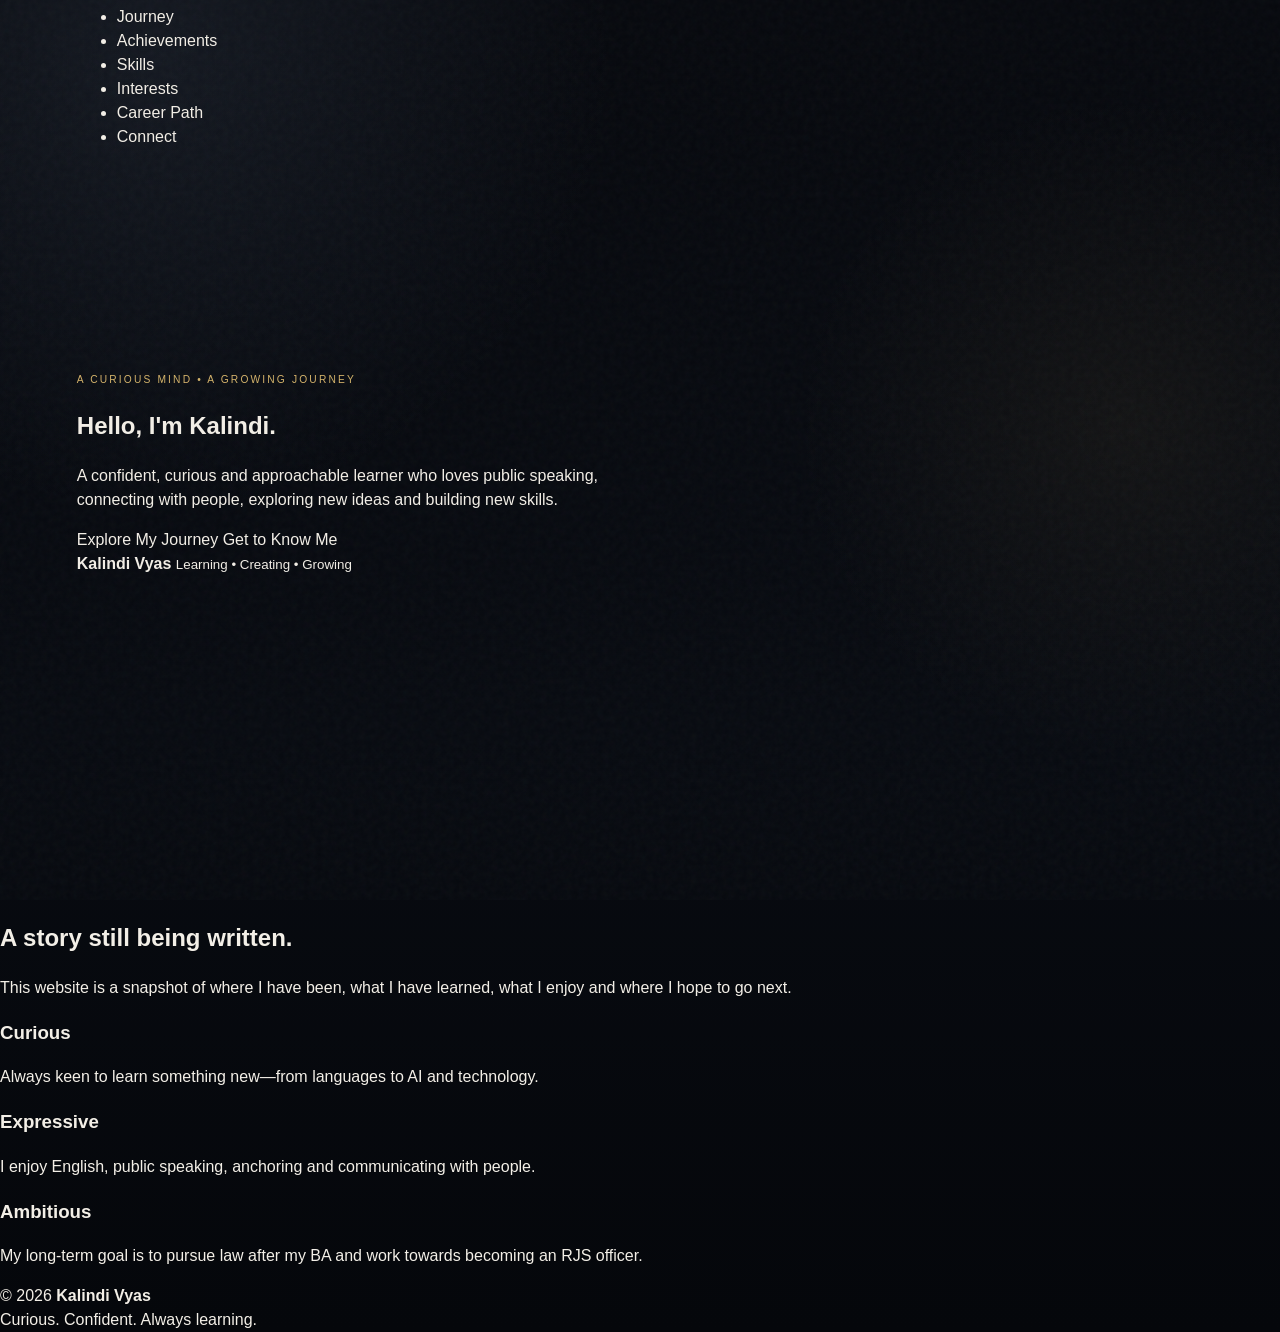
==== commit 42ae81d4: "Create index.html" ====
--- a/index.html
+++ b/index.html
@@ -1,1597 +1,189 @@
-<!DOCTYPE html>
+<!doctype html>
 <html lang="en">
-
 <head>
-
-  <meta charset="UTF-8">
-
-  <meta
-    name="viewport"
-    content="width=device-width, initial-scale=1.0"
-  >
-
-  <meta
-    name="description"
-    content="Personal portfolio of Kalindi Vyas — student, communicator, curious learner and aspiring Rajasthan Judicial Service officer."
-  >
-
-  <meta
-    name="theme-color"
-    content="#07090e"
-  >
-
-  <title>
-    Kalindi Vyas | Curiosity in Motion
-  </title>
-
-  <link
-    rel="stylesheet"
-    href="style.css"
-  >
-
-  <script
-    src="script.js"
-    defer
-  ></script>
-
+  <meta charset="utf-8">
+  <meta name="viewport" content="width=device-width, initial-scale=1">
+  <meta name="description" content="Personal website of Kalindi Vyas — her journey, achievements, skills, interests and career goals.">
+  <title>Home | Kalindi Vyas</title>
+  <link rel="stylesheet" href="style.css">
 </head>
 
+<body>
 
-<body data-page="home">
+<header class="site-header">
+  <div class="container nav">
 
-
-<!-- =====================================================
-     BACKGROUND
-===================================================== -->
-
-<canvas
-  id="particleCanvas"
-  aria-hidden="true"
-></canvas>
-
-
-<div
-  class="cursor-light"
-  aria-hidden="true"
-></div>
-
-
-<div
-  class="scroll-progress"
-  id="scrollProgress"
-  aria-hidden="true"
-></div>
-
-
-
-<!-- =====================================================
-     HEADER
-===================================================== -->
-
-<header
-  class="site-header"
-  id="siteHeader"
->
-
-
-  <a
-    href="index.html"
-    class="brand"
-    aria-label="Kalindi Vyas homepage"
-  >
-    K<span>V</span>
-  </a>
-
-
-
-  <button
-    class="menu-button"
-    id="menuButton"
-    aria-label="Open navigation"
-    aria-controls="siteNav"
-    aria-expanded="false"
-  >
-
-    <span></span>
-    <span></span>
-
-  </button>
-
-
-
-  <nav
-    class="site-nav"
-    id="siteNav"
-    aria-label="Main navigation"
-  >
-
-
-    <a
-      href="index.html"
-      data-nav="home"
-    >
-      Home
+    <a class="brand" href="index.html">
+      Kalindi <span>Vyas</span>
     </a>
 
+    <button class="menu-toggle"
+            aria-label="Open navigation"
+            aria-expanded="false">
+      ☰
+    </button>
 
-    <a
-      href="about.html"
-      data-nav="about"
-    >
-      About
-    </a>
+    <ul class="nav-links">
+      <li><a href="index.html">Home</a></li>
+      <li><a href="about.html">About</a></li>
+      <li><a href="journey.html">Journey</a></li>
+      <li><a href="achievements.html">Achievements</a></li>
+      <li><a href="skills.html">Skills</a></li>
+      <li><a href="interests.html">Interests</a></li>
+      <li><a href="career.html">Career Path</a></li>
+      <li><a href="contact.html">Connect</a></li>
+    </ul>
 
-
-    <a
-      href="journey.html"
-      data-nav="journey"
-    >
-      Journey
-    </a>
-
-
-    <a
-      href="achievements.html"
-      data-nav="achievements"
-    >
-      Achievements
-    </a>
-
-
-    <a
-      href="skills.html"
-      data-nav="skills"
-    >
-      Skills
-    </a>
-
-
-    <a
-      href="interests.html"
-      data-nav="interests"
-    >
-      Interests
-    </a>
-
-
-    <a
-      href="rjs.html"
-      data-nav="rjs"
-    >
-      R.J.S.
-    </a>
-
-
-    <a
-      href="connect.html"
-      data-nav="connect"
-    >
-      Connect
-    </a>
-
-
-  </nav>
-
-
+  </div>
 </header>
 
 
-
-<!-- =====================================================
-     MAIN
-===================================================== -->
-
 <main>
 
+<section class="hero">
 
+  <div class="container hero-grid">
 
-<!-- =====================================================
-     HERO
-===================================================== -->
+    <div class="fade-up">
 
-<section class="hero home-hero">
+      <div class="eyebrow">
+        A curious mind • A growing journey
+      </div>
 
+      <h1>
+        Hello, I'm <span>Kalindi.</span>
+      </h1>
 
-  <!-- LEFT -->
+      <p class="lead">
+        A confident, curious and approachable learner who loves
+        public speaking, connecting with people, exploring new ideas
+        and building new skills.
+      </p>
 
-  <div class="hero-copy reveal">
+      <div class="btns">
 
+        <a class="btn btn-primary" href="journey.html">
+          Explore My Journey
+        </a>
 
-    <p class="eyebrow">
-      KISHANGARH • STUDENT • COMMUNICATOR • CURIOUS MIND
-    </p>
+        <a class="btn btn-soft" href="about.html">
+          Get to Know Me
+        </a>
 
-
-
-    <h1 class="display-title">
-
-      KALINDI
-
-      <span>
-        VYAS
-      </span>
-
-    </h1>
-
-
-
-    <p class="hero-text">
-
-      B.A. Semester 6 student exploring
-      literature, geography, communication,
-      technology, languages and world affairs —
-      while building towards a future in Law
-      and the Rajasthan Judicial Service.
-
-    </p>
-
-
-
-    <!-- TYPEWRITER -->
-
-    <div class="type-line">
-
-
-      <span>
-        Currently exploring
-      </span>
-
-
-      <strong
-        data-typewriter
-        data-words="Law,Public Speaking,Geopolitics,Artificial Intelligence,Spanish,Literature,New Connections"
-      >
-        Law
-      </strong>
-
-
-      <i>
-        |
-      </i>
-
+      </div>
 
     </div>
 
 
+    <div class="visual reveal">
 
-    <!-- CTA -->
+      <div class="blob"></div>
 
-    <div class="button-row">
+      <div class="orb"></div>
+
+      <div class="orb two"></div>
+
+      <div class="profile-card">
+
+        <strong>Kalindi Vyas</strong>
+
+        <small>
+          Learning • Creating • Growing
+        </small>
+
+      </div>
+
+    </div>
+
+  </div>
+
+</section>
 
 
-      <a
-        href="about.html"
-        class="button button-primary magnetic"
-      >
-        Discover My Story
-      </a>
+<section class="section">
 
+  <div class="container">
 
-      <a
-        href="journey.html"
-        class="button magnetic"
-      >
-        View My Journey
-      </a>
+    <div class="section-head reveal">
 
+      <h2>
+        A story still being written.
+      </h2>
+
+      <p>
+        This website is a snapshot of where I have been,
+        what I have learned, what I enjoy and where I hope
+        to go next.
+      </p>
 
     </div>
 
 
-  </div>
+    <div class="grid grid-3">
 
+      <article class="card pastel-lav reveal" data-tilt>
 
+        <h3>Curious</h3>
 
-  <!-- RIGHT / 3D VISUAL -->
-
-  <div class="visual-column reveal reveal-delay">
-
-
-    <div
-      class="visual-stage"
-      data-parallax
-    >
-
-
-      <div class="home-orbit">
-
-
-        <!-- ORBITS -->
-
-        <div class="orbit-line orbit-line-1"></div>
-
-        <div class="orbit-line orbit-line-2"></div>
-
-        <div class="orbit-line orbit-line-3"></div>
-
-
-
-        <!-- CORE -->
-
-        <div class="home-core">
-
-
-          <strong>
-            KV
-          </strong>
-
-
-          <small>
-            CURIOSITY
-          </small>
-
-
-        </div>
-
-
-
-        <!-- FLOATING FIELDS -->
-
-        <span class="orbit-tag tag-1">
-          LAW
-        </span>
-
-
-        <span class="orbit-tag tag-2">
-          VOICE
-        </span>
-
-
-        <span class="orbit-tag tag-3">
-          WORLD
-        </span>
-
-
-        <span class="orbit-tag tag-4">
-          AI
-        </span>
-
-
-      </div>
-
-
-    </div>
-
-
-  </div>
-
-
-</section>
-
-
-
-<!-- =====================================================
-     IDENTITY
-===================================================== -->
-
-<section class="content-section compact-section">
-
-
-  <div class="section-heading reveal">
-
-
-    <p class="section-number">
-      01 / WHO I AM
-    </p>
-
-
-    <h2>
-
-      Curious enough to question.
-
-      <em>
-        Confident enough to speak.
-      </em>
-
-    </h2>
-
-
-  </div>
-
-
-
-  <div class="two-column">
-
-
-    <div class="glass-card prose-card reveal">
-
-
-      <p>
-
-        I enjoy learning,
-        interacting with people,
-        discovering new subjects
-        and expressing ideas.
-
-      </p>
-
-
-      <p>
-
-        My interests do not stay inside
-        one academic boundary.
-
-        Literature, geography,
-        law, technology,
-        geopolitics and communication
-        all influence the way I see the world.
-
-      </p>
-
-
-    </div>
-
-
-
-    <div class="stat-grid reveal">
-
-
-      <article>
-
-        <small>
-          Based in
-        </small>
-
-        <strong>
-          Kishangarh
-        </strong>
+        <p>
+          Always keen to learn something new—from languages
+          to AI and technology.
+        </p>
 
       </article>
 
 
+      <article class="card pastel-pink reveal" data-tilt>
 
-      <article>
+        <h3>Expressive</h3>
 
-        <small>
-          Currently
-        </small>
-
-        <strong>
-          B.A. Semester 6
-        </strong>
+        <p>
+          I enjoy English, public speaking, anchoring
+          and communicating with people.
+        </p>
 
       </article>
 
 
+      <article class="card pastel-mint reveal" data-tilt>
 
-      <article>
+        <h3>Ambitious</h3>
 
-        <small>
-          Next Step
-        </small>
-
-        <strong>
-          Law
-        </strong>
+        <p>
+          My long-term goal is to pursue law after my BA
+          and work towards becoming an RJS officer.
+        </p>
 
       </article>
 
-
-
-      <article>
-
-        <small>
-          Long-Term Goal
-        </small>
-
-        <strong>
-          Rajasthan Judicial Service
-        </strong>
-
-      </article>
-
-
     </div>
-
 
   </div>
 
-
 </section>
 
+</main>
 
 
-<!-- =====================================================
-     JOURNEY SNAPSHOT
-===================================================== -->
+<footer>
 
-<section class="content-section">
+  <div class="container footer-row">
 
+    <div>
+      © <span data-year></span>
+      <strong>Kalindi Vyas</strong>
+    </div>
 
-  <div class="section-heading reveal">
-
-
-    <p class="section-number">
-      02 / THE JOURNEY
-    </p>
-
-
-    <h2>
-
-      A few chapters
-
-      <em>
-        already worth remembering.
-      </em>
-
-    </h2>
-
+    <div>
+      Curious. Confident. Always learning.
+    </div>
 
   </div>
 
+</footer>
 
 
-  <div class="feature-grid">
+<script src="script.js"></script>
 
-
-    <!-- JNV -->
-
-    <a
-      href="journey.html"
-      class="feature-card glass-card reveal"
-      data-tilt
-    >
-
-
-      <span class="feature-index">
-        CLASS 6
-      </span>
-
-
-      <div class="feature-symbol">
-        ◇
-      </div>
-
-
-      <h3>
-        Jawahar Navodaya Vidyalaya
-      </h3>
-
-
-      <p>
-
-        Selected for Jawahar Navodaya Vidyalaya
-        in Class 6 and studied there
-        for one year.
-
-      </p>
-
-
-      <b>
-        Journey →
-      </b>
-
-
-    </a>
-
-
-
-    <!-- WRITING -->
-
-    <a
-      href="achievements.html"
-      class="feature-card glass-card reveal"
-      data-tilt
-    >
-
-
-      <span class="feature-index">
-        SCHOOL YEARS
-      </span>
-
-
-      <div class="feature-symbol">
-        ✎
-      </div>
-
-
-      <h3>
-        Creative Writing
-      </h3>
-
-
-      <p>
-
-        Won school-level competitions
-        in story writing
-        and essay writing.
-
-      </p>
-
-
-      <b>
-        Achievements →
-      </b>
-
-
-    </a>
-
-
-
-    <!-- LEADERSHIP -->
-
-    <a
-      href="achievements.html"
-      class="feature-card glass-card reveal"
-      data-tilt
-    >
-
-
-      <span class="feature-index">
-        LEADERSHIP
-      </span>
-
-
-      <div class="feature-symbol">
-        ✦
-      </div>
-
-
-      <h3>
-        Literary Prefect
-      </h3>
-
-
-      <p>
-
-        Served as Literary Prefect
-        for two consecutive years.
-
-      </p>
-
-
-      <b>
-        Explore →
-      </b>
-
-
-    </a>
-
-
-
-    <!-- ANCHOR -->
-
-    <a
-      href="skills.html"
-      class="feature-card glass-card reveal"
-      data-tilt
-    >
-
-
-      <span class="feature-index">
-        STAGE
-      </span>
-
-
-      <div class="feature-symbol">
-        ◉
-      </div>
-
-
-      <h3>
-        Best Anchor Award
-      </h3>
-
-
-      <p>
-
-        Recognition that strengthened
-        my confidence in communication
-        and public speaking.
-
-      </p>
-
-
-      <b>
-        Skills →
-      </b>
-
-
-    </a>
-
-
-
-    <!-- ACADEMICS -->
-
-    <a
-      href="journey.html"
-      class="feature-card glass-card reveal"
-      data-tilt
-    >
-
-
-      <span class="feature-index">
-        CLASS 12
-      </span>
-
-
-      <div class="feature-symbol">
-        ★
-      </div>
-
-
-      <h3>
-        Academic Recognition
-      </h3>
-
-
-      <p>
-
-        Felicitated by an ISRO scientist
-        for strong Class 12
-        board performance.
-
-      </p>
-
-
-      <b>
-        Journey →
-      </b>
-
-
-    </a>
-
-
-
-    <!-- CLAT -->
-
-    <a
-      href="rjs.html"
-      class="feature-card glass-card reveal"
-      data-tilt
-    >
-
-
-      <span class="feature-index">
-        AFTER SCHOOL
-      </span>
-
-
-      <div class="feature-symbol">
-        ⚖
-      </div>
-
-
-      <h3>
-        First Step Towards Law
-      </h3>
-
-
-      <p>
-
-        Appeared for CLAT
-        after completing Class 12.
-
-      </p>
-
-
-      <b>
-        My Goal →
-      </b>
-
-
-    </a>
-
-
-  </div>
-
-
-</section>
-
-
-
-<!-- =====================================================
-     PRESENT
-===================================================== -->
-
-<section class="content-section soft-section">
-
-
-  <div class="two-column">
-
-
-    <div class="reveal">
-
-
-      <p class="section-number">
-        03 / WHERE I AM NOW
-      </p>
-
-
-      <h2 class="medium-title">
-
-        Studying today.
-
-        <em>
-          Building tomorrow.
-        </em>
-
-      </h2>
-
-
-      <p class="long-text">
-
-        I am currently pursuing
-        B.A. Semester 6
-        at Govt. College Kishangarh.
-
-        My core subjects are
-        English Literature,
-        Hindi Literature
-        and Geography.
-
-      </p>
-
-
-    </div>
-
-
-
-    <div class="stat-grid reveal">
-
-
-      <article>
-
-        <small>
-          English
-        </small>
-
-        <strong>
-          Literature
-        </strong>
-
-      </article>
-
-
-
-      <article>
-
-        <small>
-          Hindi
-        </small>
-
-        <strong>
-          Literature
-        </strong>
-
-      </article>
-
-
-
-      <article>
-
-        <small>
-          Academic Subject
-        </small>
-
-        <strong>
-          Geography
-        </strong>
-
-      </article>
-
-
-
-      <article>
-
-        <small>
-          Beyond Degree
-        </small>
-
-        <strong>
-          AI + Spanish
-        </strong>
-
-      </article>
-
-
-    </div>
-
-
-  </div>
-
-
-</section>
-
-
-
-<!-- =====================================================
-     INTERESTS
-===================================================== -->
-
-<section class="content-section">
-
-
-  <div class="section-heading reveal">
-
-
-    <p class="section-number">
-      04 / WHAT KEEPS ME CURIOUS
-    </p>
-
-
-    <h2>
-
-      Not one interest.
-
-      <em>
-        An entire constellation.
-      </em>
-
-    </h2>
-
-
-  </div>
-
-
-
-  <div class="mini-card-grid">
-
-
-    <a
-      href="interests.html"
-      class="mini-card glass-card reveal"
-      data-tilt
-    >
-
-      <span>
-        G
-      </span>
-
-      <h3>
-        Geopolitics
-      </h3>
-
-      <p>
-        Power, geography, strategy and global affairs.
-      </p>
-
-    </a>
-
-
-
-    <a
-      href="interests.html"
-      class="mini-card glass-card reveal"
-      data-tilt
-    >
-
-      <span>
-        IR
-      </span>
-
-      <h3>
-        International Relations
-      </h3>
-
-      <p>
-        Diplomacy, institutions and relationships between states.
-      </p>
-
-    </a>
-
-
-
-    <a
-      href="skills.html"
-      class="mini-card glass-card reveal"
-      data-tilt
-    >
-
-      <span>
-        AI
-      </span>
-
-      <h3>
-        Artificial Intelligence
-      </h3>
-
-      <p>
-        Exploring technology and its practical possibilities.
-      </p>
-
-    </a>
-
-
-
-    <a
-      href="skills.html"
-      class="mini-card glass-card reveal"
-      data-tilt
-    >
-
-      <span>
-        ES
-      </span>
-
-      <h3>
-        Spanish
-      </h3>
-
-      <p>
-        Learning another language and another cultural perspective.
-      </p>
-
-    </a>
-
-
-
-    <a
-      href="about.html"
-      class="mini-card glass-card reveal"
-      data-tilt
-    >
-
-      <span>
-        ♫
-      </span>
-
-      <h3>
-        Singing & Dancing
-      </h3>
-
-      <p>
-        Creativity and expression beyond academics.
-      </p>
-
-    </a>
-
-
-
-    <a
-      href="connect.html"
-      class="mini-card glass-card reveal"
-      data-tilt
-    >
-
-      <span>
-        ∞
-      </span>
-
-      <h3>
-        New Connections
-      </h3>
-
-      <p>
-        Because people can introduce entirely new ways of thinking.
-      </p>
-
-    </a>
-
-
-  </div>
-
-
-</section>
-
-
-
-<!-- =====================================================
-     SKILLS TEASER
-===================================================== -->
-
-<section class="content-section compact-section">
-
-
-  <div class="two-column">
-
-
-    <div class="glass-card prose-card reveal">
-
-
-      <p class="section-number">
-        05 / MY VOICE
-      </p>
-
-
-      <h2 class="medium-title">
-
-        The stage feels
-
-        <em>
-          like an opportunity.
-        </em>
-
-      </h2>
-
-
-      <p class="long-text">
-
-        Public speaking and anchoring
-        are areas where I feel naturally comfortable.
-
-        I want to continue growing
-        as an orator and communicator,
-        and I am also interested
-        in teaching spoken English to students.
-
-      </p>
-
-
-      <div
-        class="button-row"
-        style="margin-top:24px;"
-      >
-
-
-        <a
-          href="skills.html"
-          class="button magnetic"
-        >
-          Explore My Skills
-        </a>
-
-
-      </div>
-
-
-    </div>
-
-
-
-    <div class="stat-grid reveal">
-
-
-      <article>
-
-        <small>
-          Communication
-        </small>
-
-        <strong>
-          Public Speaking
-        </strong>
-
-      </article>
-
-
-      <article>
-
-        <small>
-          Technical Skill
-        </small>
-
-        <strong>
-          Stenography
-        </strong>
-
-      </article>
-
-
-      <article>
-
-        <small>
-          Language
-        </small>
-
-        <strong>
-          Spoken English
-        </strong>
-
-      </article>
-
-
-      <article>
-
-        <small>
-          Strength
-        </small>
-
-        <strong>
-          Stage Confidence
-        </strong>
-
-      </article>
-
-
-    </div>
-
-
-  </div>
-
-
-</section>
-
-
-
-<!-- =====================================================
-     RJS
-===================================================== -->
-
-<section class="content-section soft-section">
-
-
-  <div class="two-column">
-
-
-    <div class="reveal">
-
-
-      <p class="section-number">
-        06 / THE DIRECTION AHEAD
-      </p>
-
-
-      <h2 class="medium-title">
-
-        Law first.
-
-        <em>
-          Judiciary eventually.
-        </em>
-
-      </h2>
-
-
-      <p class="long-text">
-
-        My long-term goal is
-        the Rajasthan Judicial Service.
-
-        The judiciary interests me
-        because it combines authority
-        with responsibility,
-        legal reasoning
-        and institutional independence.
-
-      </p>
-
-
-      <div
-        class="button-row"
-        style="margin-top:24px;"
-      >
-
-
-        <a
-          href="rjs.html"
-          class="button button-primary magnetic"
-        >
-          Why R.J.S.?
-        </a>
-
-
-      </div>
-
-
-    </div>
-
-
-
-    <!-- RELEVANT SYMBOLIC CARD -->
-
-    <a
-      href="rjs.html"
-      class="glass-card prose-card reveal"
-      data-tilt
-    >
-
-
-      <p class="section-number">
-        B.A. → LAW → R.J.S.
-      </p>
-
-
-      <h2
-        class="medium-title"
-        style="font-size:clamp(2.6rem,5vw,4.7rem);"
-      >
-
-        Authority.
-
-        <em>
-          Responsibility.
-        </em>
-
-      </h2>
-
-
-      <p class="long-text">
-
-        The ability to make decisions matters.
-
-        The discipline to make them
-        fairly and responsibly
-        matters even more.
-
-      </p>
-
-
-    </a>
-
-
-  </div>
-
-
-</section>
-
-
-
-<!-- =====================================================
-     EXPLORE WEBSITE
-===================================================== -->
-
-<section class="content-section">
-
-
-  <div class="section-heading reveal">
-
-
-    <p class="section-number">
-      07 / EXPLORE THE PORTFOLIO
-    </p>
-
-
-    <h2>
-
-      Different pages.
-
-      <em>
-        One evolving story.
-      </em>
-
-    </h2>
-
-
-  </div>
-
-
-
-  <div class="feature-grid">
-
-
-    <a
-      href="about.html"
-      class="feature-card glass-card reveal"
-      data-tilt
-    >
-
-      <span class="feature-index">
-        01
-      </span>
-
-      <div class="feature-symbol">
-        ◌
-      </div>
-
-      <h3>
-        About
-      </h3>
-
-      <p>
-        Personality, roots and the way I think.
-      </p>
-
-      <b>
-        Enter →
-      </b>
-
-    </a>
-
-
-
-    <a
-      href="journey.html"
-      class="feature-card glass-card reveal"
-      data-tilt
-    >
-
-      <span class="feature-index">
-        02
-      </span>
-
-      <div class="feature-symbol">
-        ◇
-      </div>
-
-      <h3>
-        Journey
-      </h3>
-
-      <p>
-        School, college and the path ahead.
-      </p>
-
-      <b>
-        Enter →
-      </b>
-
-    </a>
-
-
-
-    <a
-      href="achievements.html"
-      class="feature-card glass-card reveal"
-      data-tilt
-    >
-
-      <span class="feature-index">
-        03
-      </span>
-
-      <div class="feature-symbol">
-        ✦
-      </div>
-
-      <h3>
-        Achievements
-      </h3>
-
-      <p>
-        Milestones that brought experience and confidence.
-      </p>
-
-      <b>
-        Enter →
-      </b>
-
-    </a>
-
-
-
-    <a
-      href="skills.html"
-      class="feature-card glass-card reveal"
-      data-tilt
-    >
-
-      <span class="feature-index">
-        04
-      </span>
-
-      <div class="feature-symbol">
-        ⌁
-      </div>
-
-      <h3>
-        Skills
-      </h3>
-
-      <p>
-        Communication, stenography, technology and languages.
-      </p>
-
-      <b>
-        Enter →
-      </b>
-
-    </a>
-
-
-
-    <a
-      href="interests.html"
-      class="feature-card glass-card reveal"
-      data-tilt
-    >
-
-      <span class="feature-index">
-        05
-      </span>
-
-      <div class="feature-symbol">
-        ◎
-      </div>
-
-      <h3>
-        Interests
-      </h3>
-
-      <p>
-        Geopolitics, literature, creativity and the world.
-      </p>
-
-      <b>
-        Enter →
-      </b>
-
-    </a>
-
-
-
-    <a
-      href="rjs.html"
-      class="feature-card glass-card reveal"
-      data-tilt
-    >
-
-      <span class="feature-index">
-        06
-      </span>
-
-      <div class="feature-symbol">
-        ⚖
-      </div>
-
-      <h3>
-        R.J.S.
-      </h3>
-
-      <p>
-        The professional direction I ultimately want to pursue.
-      </p>
-
-      <b>
-        Enter →
-      </b>
-
-    </a>
-
-
-  </div>
-
-
-</section>
-
-
-
-<!-- =====================================================
-     FINAL MESSAGE
-===================================================== -->
-
-<section class="closing-section">
-
-
-  <div
-    class="ambient-orb"
-    aria-hidden="true"
-  ></div>
-
-
-
-  <div class="closing-content reveal">
-
-
-    <p class="section-number">
-      STILL BECOMING
-    </p>
-
-
-
-    <h2>
-
-      Stay curious.
-
-      <em>
-        Keep learning. Keep connecting.
-      </em>
-
-    </h2>
-
-
-
-    <p>
-
-      The next chapter is always
-      more interesting when you remain open
-      to what you do not know yet.
-
-    </p>
-
-
-
-    <div
-      class="button-row"
-      style="justify-content:center;"
-    >
-
-
-      <a
-        href="connect.html"
-        class="button button-primary magnetic"
-      >
-        Connect With Me
-      </a>
-
-
-      <a
-        href="about.html"
-        class="button magnetic"
-      >
-        Start My Story
-      </a>
-
-
-  </div>
-  
+</body>
+  </html>
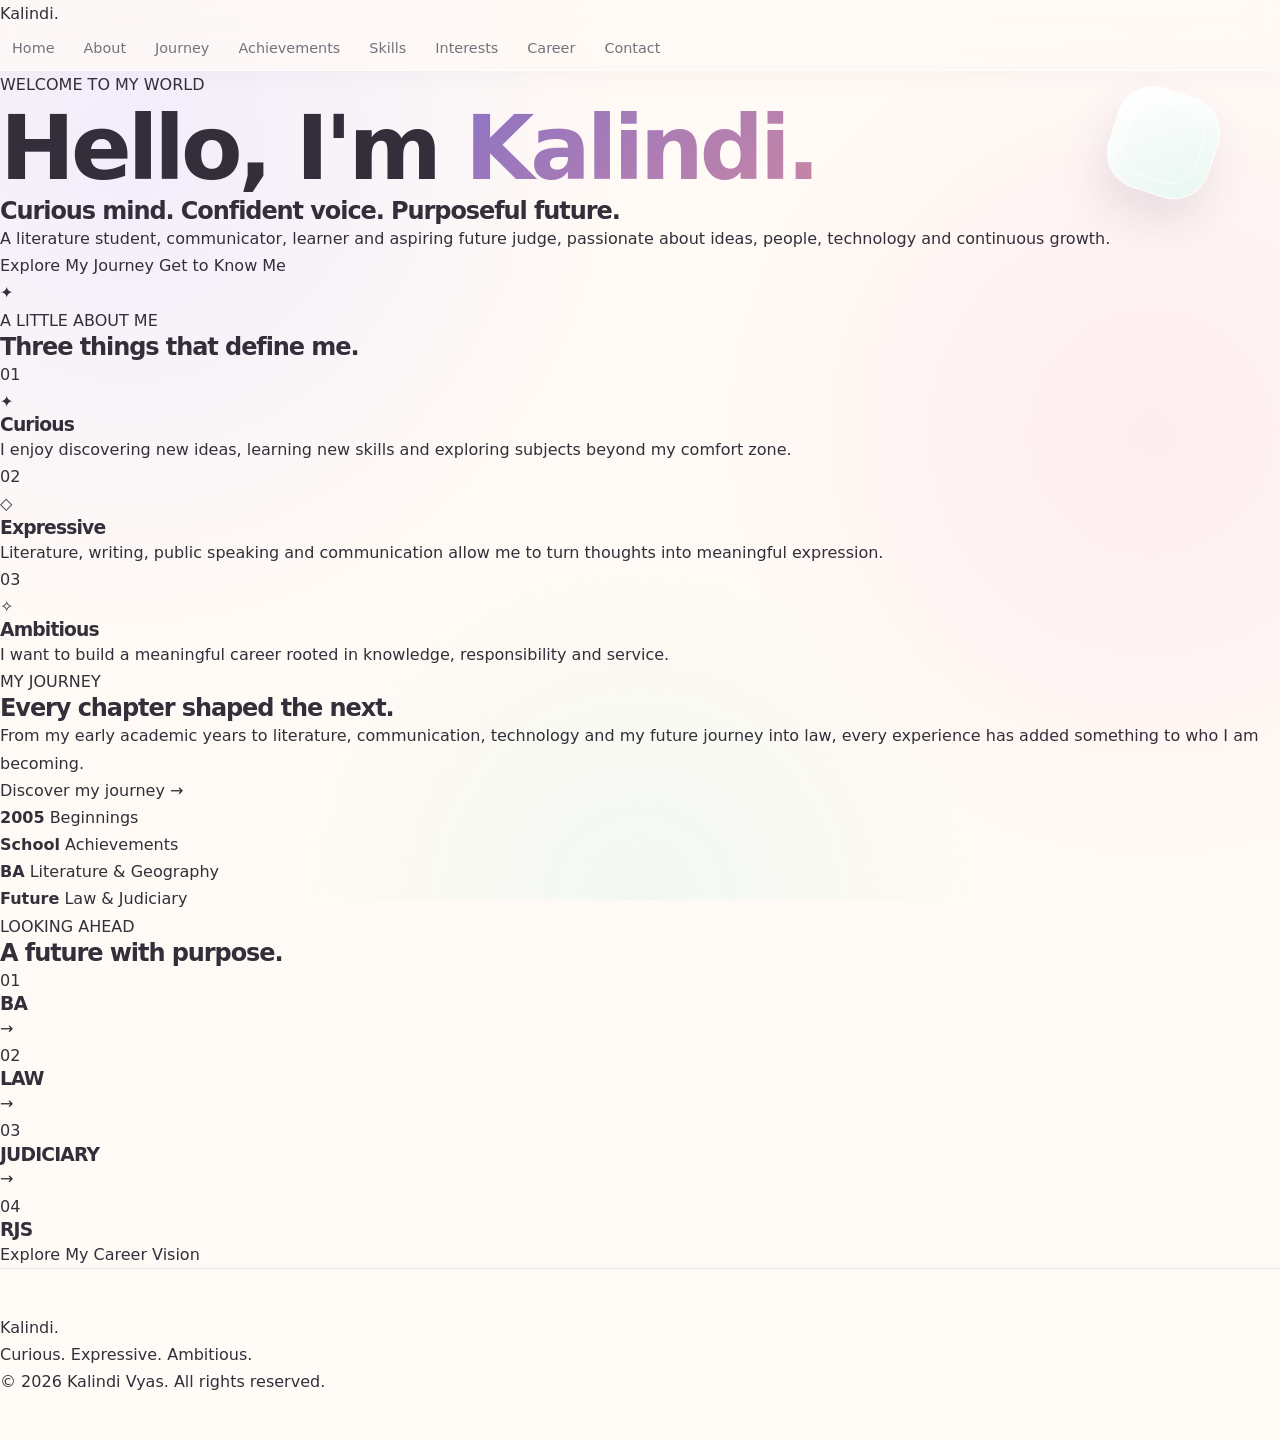
==== commit 51cc906f: "Create index.html" ====
--- a/index.html
+++ b/index.html
@@ -1,189 +1,417 @@
-<!doctype html>
+<!DOCTYPE html>
 <html lang="en">
+
 <head>
-  <meta charset="utf-8">
-  <meta name="viewport" content="width=device-width, initial-scale=1">
-  <meta name="description" content="Personal website of Kalindi Vyas — her journey, achievements, skills, interests and career goals.">
-  <title>Home | Kalindi Vyas</title>
-  <link rel="stylesheet" href="style.css">
+    <meta charset="UTF-8">
+
+    <meta name="viewport"
+          content="width=device-width, initial-scale=1.0">
+
+    <meta name="description"
+          content="Kalindi Vyas - Personal Portfolio">
+
+    <title>Kalindi Vyas | Portfolio</title>
+
+    <link rel="stylesheet" href="style.css">
 </head>
 
 <body>
 
-<header class="site-header">
-  <div class="container nav">
-
-    <a class="brand" href="index.html">
-      Kalindi <span>Vyas</span>
-    </a>
-
-    <button class="menu-toggle"
-            aria-label="Open navigation"
-            aria-expanded="false">
-      ☰
-    </button>
-
-    <ul class="nav-links">
-      <li><a href="index.html">Home</a></li>
-      <li><a href="about.html">About</a></li>
-      <li><a href="journey.html">Journey</a></li>
-      <li><a href="achievements.html">Achievements</a></li>
-      <li><a href="skills.html">Skills</a></li>
-      <li><a href="interests.html">Interests</a></li>
-      <li><a href="career.html">Career Path</a></li>
-      <li><a href="contact.html">Connect</a></li>
-    </ul>
-
-  </div>
-</header>
-
-
-<main>
-
-<section class="hero">
-
-  <div class="container hero-grid">
-
-    <div class="fade-up">
-
-      <div class="eyebrow">
-        A curious mind • A growing journey
-      </div>
-
-      <h1>
-        Hello, I'm <span>Kalindi.</span>
-      </h1>
-
-      <p class="lead">
-        A confident, curious and approachable learner who loves
-        public speaking, connecting with people, exploring new ideas
-        and building new skills.
-      </p>
-
-      <div class="btns">
-
-        <a class="btn btn-primary" href="journey.html">
-          Explore My Journey
-        </a>
-
-        <a class="btn btn-soft" href="about.html">
-          Get to Know Me
-        </a>
-
-      </div>
-
-    </div>
-
-
-    <div class="visual reveal">
-
-      <div class="blob"></div>
-
-      <div class="orb"></div>
-
-      <div class="orb two"></div>
-
-      <div class="profile-card">
-
-        <strong>Kalindi Vyas</strong>
-
-        <small>
-          Learning • Creating • Growing
-        </small>
-
-      </div>
-
-    </div>
-
-  </div>
-
-</section>
-
-
-<section class="section">
-
-  <div class="container">
-
-    <div class="section-head reveal">
-
-      <h2>
-        A story still being written.
-      </h2>
-
-      <p>
-        This website is a snapshot of where I have been,
-        what I have learned, what I enjoy and where I hope
-        to go next.
-      </p>
-
-    </div>
-
-
-    <div class="grid grid-3">
-
-      <article class="card pastel-lav reveal" data-tilt>
-
-        <h3>Curious</h3>
-
-        <p>
-          Always keen to learn something new—from languages
-          to AI and technology.
-        </p>
-
-      </article>
-
-
-      <article class="card pastel-pink reveal" data-tilt>
-
-        <h3>Expressive</h3>
-
-        <p>
-          I enjoy English, public speaking, anchoring
-          and communicating with people.
-        </p>
-
-      </article>
-
-
-      <article class="card pastel-mint reveal" data-tilt>
-
-        <h3>Ambitious</h3>
-
-        <p>
-          My long-term goal is to pursue law after my BA
-          and work towards becoming an RJS officer.
-        </p>
-
-      </article>
-
-    </div>
-
-  </div>
-
-</section>
-
-</main>
-
-
-<footer>
-
-  <div class="container footer-row">
-
-    <div>
-      © <span data-year></span>
-      <strong>Kalindi Vyas</strong>
-    </div>
-
-    <div>
-      Curious. Confident. Always learning.
-    </div>
-
-  </div>
-
-</footer>
-
-
-<script src="script.js"></script>
+    <!-- =========================
+         NAVIGATION
+    ========================== -->
+
+    <header class="site-header">
+
+        <nav class="navbar">
+
+            <a href="index.html" class="logo">
+                Kalindi.
+            </a>
+
+            <button
+                class="menu-toggle"
+                id="menuToggle"
+                aria-label="Open Menu">
+                ☰
+            </button>
+
+            <div class="nav-links" id="navLinks">
+
+                <a href="index.html">Home</a>
+
+                <a href="about.html">About</a>
+
+                <a href="journey.html">Journey</a>
+
+                <a href="achievements.html">
+                    Achievements
+                </a>
+
+                <a href="skills.html">Skills</a>
+
+                <a href="interests.html">Interests</a>
+
+                <a href="career.html">Career</a>
+
+                <a href="contact.html">Contact</a>
+
+            </div>
+
+        </nav>
+
+    </header>
+
+
+    <!-- =========================
+         HERO / HOME
+    ========================== -->
+
+    <main>
+
+        <section class="hero-section" id="home">
+
+            <div class="hero-content">
+
+                <p class="hero-label">
+                    WELCOME TO MY WORLD
+                </p>
+
+                <h1>
+                    Hello, I'm
+                    <span>Kalindi.</span>
+                </h1>
+
+                <h2>
+                    Curious mind.
+                    Confident voice.
+                    Purposeful future.
+                </h2>
+
+                <p class="hero-description">
+                    A literature student, communicator,
+                    learner and aspiring future judge,
+                    passionate about ideas, people,
+                    technology and continuous growth.
+                </p>
+
+
+                <div class="hero-buttons">
+
+                    <a
+                        href="journey.html"
+                        class="primary-button">
+                        Explore My Journey
+                    </a>
+
+                    <a
+                        href="about.html"
+                        class="secondary-button">
+                        Get to Know Me
+                    </a>
+
+                </div>
+
+            </div>
+
+
+            <!-- =========================
+                 3D HERO VISUAL
+            ========================== -->
+
+            <div class="hero-visual">
+
+                <div class="orb">
+
+                    <div class="orb-inner"></div>
+
+                    <div class="orb-ring ring-one"></div>
+
+                    <div class="orb-ring ring-two"></div>
+
+                </div>
+
+
+                <div class="floating-shape shape-one"></div>
+
+                <div class="floating-shape shape-two"></div>
+
+                <div class="floating-dot dot-one"></div>
+
+                <div class="floating-dot dot-two"></div>
+
+                <div class="floating-star">
+                    ✦
+                </div>
+
+            </div>
+
+        </section>
+
+
+        <!-- =========================
+             QUICK INTRO
+        ========================== -->
+
+        <section class="intro-section">
+
+            <div class="section-heading">
+
+                <p class="section-label">
+                    A LITTLE ABOUT ME
+                </p>
+
+                <h2>
+                    Three things that
+                    <span>define me.</span>
+                </h2>
+
+            </div>
+
+
+            <div class="intro-grid">
+
+
+                <article class="intro-card">
+
+                    <span class="card-number">
+                        01
+                    </span>
+
+                    <div class="card-icon">
+                        ✦
+                    </div>
+
+                    <h3>
+                        Curious
+                    </h3>
+
+                    <p>
+                        I enjoy discovering new ideas,
+                        learning new skills and exploring
+                        subjects beyond my comfort zone.
+                    </p>
+
+                </article>
+
+
+                <article class="intro-card">
+
+                    <span class="card-number">
+                        02
+                    </span>
+
+                    <div class="card-icon">
+                        ◇
+                    </div>
+
+                    <h3>
+                        Expressive
+                    </h3>
+
+                    <p>
+                        Literature, writing, public speaking
+                        and communication allow me to turn
+                        thoughts into meaningful expression.
+                    </p>
+
+                </article>
+
+
+                <article class="intro-card">
+
+                    <span class="card-number">
+                        03
+                    </span>
+
+                    <div class="card-icon">
+                        ✧
+                    </div>
+
+                    <h3>
+                        Ambitious
+                    </h3>
+
+                    <p>
+                        I want to build a meaningful career
+                        rooted in knowledge, responsibility
+                        and service.
+                    </p>
+
+                </article>
+
+
+            </div>
+
+        </section>
+
+
+        <!-- =========================
+             FEATURED JOURNEY
+        ========================== -->
+
+        <section class="home-journey-preview">
+
+            <div class="journey-preview-text">
+
+                <p class="section-label">
+                    MY JOURNEY
+                </p>
+
+                <h2>
+                    Every chapter
+                    <span>shaped the next.</span>
+                </h2>
+
+                <p>
+                    From my early academic years to
+                    literature, communication, technology
+                    and my future journey into law,
+                    every experience has added something
+                    to who I am becoming.
+                </p>
+
+                <a
+                    href="journey.html"
+                    class="text-link">
+                    Discover my journey →
+                </a>
+
+            </div>
+
+
+            <div class="journey-preview-card">
+
+                <div class="mini-timeline">
+
+                    <div>
+                        <strong>2005</strong>
+                        <span>Beginnings</span>
+                    </div>
+
+                    <div>
+                        <strong>School</strong>
+                        <span>Achievements</span>
+                    </div>
+
+                    <div>
+                        <strong>BA</strong>
+                        <span>Literature & Geography</span>
+                    </div>
+
+                    <div>
+                        <strong>Future</strong>
+                        <span>Law & Judiciary</span>
+                    </div>
+
+                </div>
+
+            </div>
+
+        </section>
+
+
+        <!-- =========================
+             CAREER PREVIEW
+        ========================== -->
+
+        <section class="career-preview">
+
+            <div class="section-heading">
+
+                <p class="section-label">
+                    LOOKING AHEAD
+                </p>
+
+                <h2>
+                    A future with
+                    <span>purpose.</span>
+                </h2>
+
+            </div>
+
+
+            <div class="career-line">
+
+                <div class="career-mini-card">
+                    <span>01</span>
+                    <h3>BA</h3>
+                </div>
+
+                <div class="career-arrow">
+                    →
+                </div>
+
+                <div class="career-mini-card">
+                    <span>02</span>
+                    <h3>LAW</h3>
+                </div>
+
+                <div class="career-arrow">
+                    →
+                </div>
+
+                <div class="career-mini-card">
+                    <span>03</span>
+                    <h3>JUDICIARY</h3>
+                </div>
+
+                <div class="career-arrow">
+                    →
+                </div>
+
+                <div class="career-mini-card">
+                    <span>04</span>
+                    <h3>RJS</h3>
+                </div>
+
+            </div>
+
+
+            <a
+                href="career.html"
+                class="primary-button">
+                Explore My Career Vision
+            </a>
+
+        </section>
+
+    </main>
+
+
+    <!-- =========================
+         FOOTER
+    ========================== -->
+
+    <footer class="site-footer">
+
+        <div class="footer-content">
+
+            <a
+                href="index.html"
+                class="footer-logo">
+                Kalindi.
+            </a>
+
+            <p>
+                Curious. Expressive. Ambitious.
+            </p>
+
+            <p class="copyright">
+                © 2026 Kalindi Vyas. All rights reserved.
+            </p>
+
+        </div>
+
+    </footer>
+
+
+    <!-- =========================
+         JAVASCRIPT
+    ========================== -->
+
+    <script src="script.js"></script>
 
 </body>
-  </html>
+
+</html>
--- a/style.css
+++ b/style.css
@@ -1,1831 +1,2319 @@
-/* ==========================================================
-   KALINDI VYAS
-   PERSONAL PORTFOLIO
-   ========================================================== */
-
-
-/* ==========================================================
-   DESIGN TOKENS
-   ========================================================== */
+/* =========================================================
+   KALINDI VYAS — PREMIUM PASTEL 3D PORTFOLIO
+   style.css
+   ========================================================= */
+
+
+/* =========================================================
+   1. ROOT VARIABLES
+   ========================================================= */
 
 :root {
 
-  --bg: #07090e;
-  --bg-soft: #0b0f16;
-  --bg-warm: #100d0b;
-
-  --surface: rgba(255, 255, 255, 0.045);
-  --surface-strong: rgba(255, 255, 255, 0.075);
-
-  --text: #f3efe7;
-  --text-soft: #b6bec9;
-  --muted: #7f8997;
-
-  --gold: #d5b36a;
-  --gold-light: #edd59d;
-
-  --blue: #758aa9;
-  --wine: #66303c;
-
-  --border: rgba(255, 255, 255, 0.11);
-  --border-gold: rgba(213, 179, 106, 0.28);
-
-  --serif:
-    Georgia,
-    "Times New Roman",
-    serif;
-
-  --sans:
-    Inter,
-    -apple-system,
-    BlinkMacSystemFont,
-    "Segoe UI",
-    Arial,
-    Helvetica,
-    sans-serif;
-
-  --container: 1180px;
-
-  --section-x:
-    clamp(18px, 6vw, 88px);
-
-  --section-y:
-    clamp(64px, 7vw, 96px);
-
-  --mouse-x: 50vw;
-  --mouse-y: 50vh;
-
-}
-
-
-/* ==========================================================
-   RESET
-   ========================================================== */
-
-*,
-*::before,
-*::after {
-  box-sizing: border-box;
+    --bg: #fffaf5;
+    --bg-soft: #fff7f1;
+
+    --lavender: #eee7ff;
+    --lavender-dark: #9b83d4;
+
+    --pink: #ffe7ef;
+    --pink-dark: #d88ca9;
+
+    --peach: #ffe8d7;
+    --mint: #e3f7ef;
+    --blue: #e7f2ff;
+    --yellow: #fff4ce;
+
+    --white-glass: rgba(255, 255, 255, 0.58);
+
+    --text: #332f3a;
+    --muted: #77717d;
+
+    --line: rgba(150, 130, 160, 0.18);
+
+    --shadow-soft:
+        0 15px 45px rgba(92, 70, 110, 0.09);
+
+    --shadow-deep:
+        0 30px 80px rgba(92, 70, 110, 0.15);
+
+    --radius: 26px;
+
+    --transition:
+        cubic-bezier(0.22, 1, 0.36, 1);
+}
+
+
+/* =========================================================
+   2. RESET
+   ========================================================= */
+
+* {
+    margin: 0;
+    padding: 0;
+    box-sizing: border-box;
 }
 
 
 html {
-  scroll-behavior: smooth;
+    scroll-behavior: smooth;
 }
 
 
 body {
-  margin: 0;
-
-  min-height: 100vh;
-
-  overflow-x: hidden;
-
-  font-family: var(--sans);
-
-  color: var(--text);
-
-  background:
-    radial-gradient(
-      circle at 12% 4%,
-      rgba(117, 138, 169, 0.12),
-      transparent 27%
-    ),
-    radial-gradient(
-      circle at 88% 32%,
-      rgba(213, 179, 106, 0.06),
-      transparent 23%
-    ),
-    linear-gradient(
-      180deg,
-      var(--bg),
-      #080b11 55%,
-      #05070b
-    );
-
-  line-height: 1.5;
-
-  -webkit-font-smoothing: antialiased;
-
-  text-rendering: optimizeLegibility;
-}
-
-
-body[data-page="achievements"],
-body[data-page="rjs"] {
-
-  background:
-    radial-gradient(
-      circle at 82% 17%,
-      rgba(213, 179, 106, 0.09),
-      transparent 26%
-    ),
-    linear-gradient(
-      180deg,
-      #0b0908,
-      #080a0e 48%,
-      #05070b
-    );
-
-}
-
-
-body[data-page="interests"] {
-
-  background:
-    radial-gradient(
-      circle at 17% 15%,
-      rgba(74, 112, 133, 0.14),
-      transparent 28%
-    ),
-    linear-gradient(
-      180deg,
-      #061015,
-      #070a0f 56%,
-      #05070b
-    );
-
+
+    font-family:
+        Inter,
+        ui-sans-serif,
+        system-ui,
+        -apple-system,
+        BlinkMacSystemFont,
+        "Segoe UI",
+        sans-serif;
+
+    color: var(--text);
+
+    background:
+        radial-gradient(
+            circle at 10% 10%,
+            rgba(238, 231, 255, 0.7),
+            transparent 28%
+        ),
+
+        radial-gradient(
+            circle at 90% 30%,
+            rgba(255, 231, 239, 0.65),
+            transparent 28%
+        ),
+
+        var(--bg);
+
+    line-height: 1.7;
+
+    overflow-x: hidden;
+
+    min-height: 100vh;
 }
 
 
 body::before {
 
-  content: "";
-
-  position: fixed;
-
-  inset: 0;
-
-  z-index: 999;
-
-  pointer-events: none;
-
-  opacity: 0.035;
-
-  background-image:
-    url("data:image/svg+xml,%3Csvg viewBox='0 0 180 180' xmlns='http://www.w3.org/2000/svg'%3E%3Cfilter id='noise'%3E%3CfeTurbulence type='fractalNoise' baseFrequency='.8' numOctaves='4' stitchTiles='stitch'/%3E%3C/filter%3E%3Crect width='100%25' height='100%25' filter='url(%23noise)'/%3E%3C/svg%3E");
-
-}
-
-
-img {
-  max-width: 100%;
-  display: block;
+    content: "";
+
+    position: fixed;
+
+    inset: 0;
+
+    pointer-events: none;
+
+    z-index: -5;
+
+    background:
+        radial-gradient(
+            circle at 50% 100%,
+            rgba(227, 247, 239, 0.45),
+            transparent 30%
+        );
+
 }
 
 
 a {
-  color: inherit;
-  text-decoration: none;
+    text-decoration: none;
+    color: inherit;
 }
 
 
 button,
 input,
-textarea,
-select {
-  font: inherit;
-}
-
-
-button {
-  cursor: pointer;
-}
-
-
-::selection {
-  color: #08090b;
-  background: var(--gold);
-}
-
-
-/* ==========================================================
-   ACCESSIBILITY
-   ========================================================== */
-
-a:focus-visible,
-button:focus-visible {
-
-  outline: 2px solid var(--gold);
-
-  outline-offset: 5px;
-
-}
-
-
-/* ==========================================================
-   BACKGROUND
-   ========================================================== */
-
-#particleCanvas {
-
-  position: fixed;
-
-  inset: 0;
-
-  width: 100%;
-  height: 100%;
-
-  z-index: 0;
-
-  pointer-events: none;
-
-  opacity: 0.55;
-
-}
-
-
-.cursor-light {
-
-  position: fixed;
-
-  left: var(--mouse-x);
-  top: var(--mouse-y);
-
-  width: 420px;
-  height: 420px;
-
-  z-index: 1;
-
-  pointer-events: none;
-
-  transform:
-    translate(-50%, -50%);
-
-  border-radius: 50%;
-
-  background:
-    radial-gradient(
-      circle,
-      rgba(213, 179, 106, 0.07),
-      transparent 68%
-    );
-
-}
-
-
-.scroll-progress {
-
-  position: fixed;
-
-  left: 0;
-  top: 0;
-
-  height: 2px;
-  width: 0;
-
-  z-index: 1000;
-
-  background:
-    linear-gradient(
-      90deg,
-      var(--gold),
-      var(--gold-light)
-    );
-
-  box-shadow:
-    0 0 14px
-    rgba(213, 179, 106, 0.48);
-
-}
-
-
-/* ==========================================================
-   HEADER
-   ========================================================== */
+textarea {
+    font: inherit;
+}
+
+
+img {
+    max-width: 100%;
+    display: block;
+}
+
+
+/* =========================================================
+   3. CONTAINER
+   ========================================================= */
+
+.container {
+
+    width:
+        min(
+            1120px,
+            calc(100% - 36px)
+        );
+
+    margin-inline: auto;
+}
+
+
+/* =========================================================
+   4. HEADER
+   ========================================================= */
 
 .site-header {
 
-  position: fixed;
-
-  left: 0;
-  top: 0;
-
-  width: 100%;
-  height: 72px;
-
-  z-index: 100;
-
-  display: flex;
-
-  align-items: center;
-  justify-content: space-between;
-
-  padding:
-    0 var(--section-x);
-
-  border-bottom:
-    1px solid transparent;
-
-  transition:
-    background 0.3s ease,
-    border-color 0.3s ease,
-    backdrop-filter 0.3s ease;
-
-}
-
-
-.site-header.is-scrolled {
-
-  background:
-    rgba(7, 9, 14, 0.82);
-
-  border-color:
-    var(--border);
-
-  backdrop-filter:
-    blur(18px);
-
+    position: sticky;
+
+    top: 0;
+
+    z-index: 999;
+
+    background:
+        rgba(255, 250, 245, 0.68);
+
+    backdrop-filter:
+        blur(22px);
+
+    -webkit-backdrop-filter:
+        blur(22px);
+
+    border-bottom:
+        1px solid rgba(255, 255, 255, 0.65);
+
+    box-shadow:
+        0 5px 25px
+        rgba(80, 60, 90, 0.04);
+}
+
+
+.nav {
+
+    min-height: 76px;
+
+    display: flex;
+
+    align-items: center;
+
+    justify-content: space-between;
+
+    gap: 25px;
 }
 
 
 .brand {
 
-  font-family:
-    var(--serif);
-
-  font-size:
-    1.4rem;
-
-  font-weight: 700;
-
-  letter-spacing:
-    0.14em;
-
+    font-size: 1.25rem;
+
+    font-weight: 850;
+
+    letter-spacing: -0.04em;
+
+    position: relative;
+
+    z-index: 2;
 }
 
 
 .brand span {
-  color: var(--gold);
-}
-
-
-.site-nav {
-
-  display: flex;
-
-  align-items: center;
-
-  gap:
-    clamp(12px, 1.6vw, 23px);
-
-}
-
-
-.site-nav a {
-
-  position: relative;
-
-  padding:
-    8px 0;
-
-  color: var(--muted);
-
-  font-size:
-    0.64rem;
-
-  letter-spacing:
-    0.13em;
-
-  text-transform:
-    uppercase;
-
-  transition:
-    color 0.2s ease;
-
-}
-
-
-.site-nav a::after {
-
-  content: "";
-
-  position: absolute;
-
-  left: 0;
-  right: 100%;
-  bottom: 1px;
-
-  height: 1px;
-
-  background:
-    var(--gold);
-
-  transition:
-    right 0.25s ease;
-
-}
-
-
-.site-nav a:hover,
-.site-nav a.active {
-
-  color: var(--text);
-
-}
-
-
-.site-nav a:hover::after,
-.site-nav a.active::after {
-
-  right: 0;
-
-}
-
-
-.menu-button {
-
-  display: none;
-
-  position: relative;
-
-  width: 42px;
-  height: 42px;
-
-  border:
-    1px solid var(--border);
-
-  border-radius: 50%;
-
-  background:
-    rgba(255, 255, 255, 0.025);
-
-}
-
-
-.menu-button span {
-
-  position: absolute;
-
-  left: 11px;
-
-  width: 18px;
-  height: 1px;
-
-  background:
-    var(--text);
-
-  transition:
-    transform 0.25s ease,
-    top 0.25s ease;
-
-}
-
-
-.menu-button span:first-child {
-  top: 16px;
-}
-
-
-.menu-button span:last-child {
-  top: 24px;
-}
-
-
-.menu-button.is-open span:first-child {
-
-  top: 20px;
-
-  transform:
-    rotate(45deg);
-
-}
-
-
-.menu-button.is-open span:last-child {
-
-  top: 20px;
-
-  transform:
-    rotate(-45deg);
-
-}
-
-
-/* ==========================================================
-   GENERAL LAYOUT
-   ========================================================== */
-
-main,
-section,
+
+    color: var(--lavender-dark);
+
+}
+
+
+/* =========================================================
+   5. NAVIGATION
+   ========================================================= */
+
+.nav-links {
+
+    list-style: none;
+
+    display: flex;
+
+    align-items: center;
+
+    gap: 5px;
+}
+
+
+.nav-links a {
+
+    position: relative;
+
+    display: block;
+
+    padding: 9px 12px;
+
+    border-radius: 13px;
+
+    color: var(--muted);
+
+    font-size: 0.9rem;
+
+    transition:
+        color 0.3s var(--transition),
+        transform 0.3s var(--transition),
+        background 0.3s ease;
+}
+
+
+.nav-links a::after {
+
+    content: "";
+
+    position: absolute;
+
+    left: 50%;
+
+    bottom: 4px;
+
+    width: 0;
+
+    height: 2px;
+
+    background:
+        linear-gradient(
+            90deg,
+            var(--lavender-dark),
+            var(--pink-dark)
+        );
+
+    border-radius: 50px;
+
+    transform:
+        translateX(-50%);
+
+    transition:
+        width 0.3s var(--transition);
+}
+
+
+.nav-links a:hover {
+
+    color: var(--text);
+
+    background:
+        rgba(238, 231, 255, 0.45);
+
+    transform:
+        translateY(-2px);
+}
+
+
+.nav-links a:hover::after,
+.nav-links a.active::after {
+
+    width: 45%;
+}
+
+
+.nav-links a.active {
+
+    color: var(--text);
+
+    font-weight: 750;
+
+    background:
+        rgba(238, 231, 255, 0.65);
+}
+
+
+/* =========================================================
+   6. MOBILE MENU
+   ========================================================= */
+
+.menu-toggle {
+
+    display: none;
+
+    width: 44px;
+
+    height: 44px;
+
+    border: 0;
+
+    border-radius: 15px;
+
+    cursor: pointer;
+
+    background:
+        linear-gradient(
+            145deg,
+            var(--lavender),
+            var(--pink)
+        );
+
+    color: var(--text);
+
+    font-size: 1.2rem;
+
+    box-shadow:
+        0 8px 25px
+        rgba(100, 80, 120, 0.10);
+}
+
+
+/* =========================================================
+   7. HERO
+   ========================================================= */
+
+.hero {
+
+    min-height:
+        calc(100vh - 76px);
+
+    display: grid;
+
+    place-items: center;
+
+    padding:
+        90px 0;
+
+    position: relative;
+
+    isolation: isolate;
+}
+
+
+.hero::before {
+
+    content: "";
+
+    position: absolute;
+
+    width: 480px;
+
+    height: 480px;
+
+    border-radius: 50%;
+
+    background:
+        rgba(238, 231, 255, 0.42);
+
+    filter:
+        blur(20px);
+
+    top: 5%;
+
+    left: -160px;
+
+    z-index: -2;
+
+    animation:
+        ambientFloat 10s ease-in-out infinite;
+}
+
+
+.hero::after {
+
+    content: "";
+
+    position: absolute;
+
+    width: 420px;
+
+    height: 420px;
+
+    border-radius: 50%;
+
+    background:
+        rgba(255, 231, 239, 0.38);
+
+    filter:
+        blur(30px);
+
+    bottom: 0;
+
+    right: -150px;
+
+    z-index: -2;
+
+    animation:
+        ambientFloat 12s ease-in-out infinite reverse;
+}
+
+
+.hero-grid {
+
+    display: grid;
+
+    grid-template-columns:
+        1.05fr 0.95fr;
+
+    align-items: center;
+
+    gap: 65px;
+}
+
+
+/* =========================================================
+   8. TYPOGRAPHY
+   ========================================================= */
+
+.eyebrow {
+
+    display: inline-flex;
+
+    align-items: center;
+
+    gap: 8px;
+
+    padding:
+        7px 13px;
+
+    border-radius: 999px;
+
+    background:
+        rgba(255, 231, 239, 0.8);
+
+    border:
+        1px solid
+        rgba(255, 255, 255, 0.8);
+
+    box-shadow:
+        0 8px 25px
+        rgba(150, 100, 130, 0.07);
+
+    font-size: 0.78rem;
+
+    font-weight: 800;
+
+    letter-spacing: 0.03em;
+
+    margin-bottom: 18px;
+
+    animation:
+        softPulse 4s ease-in-out infinite;
+}
+
+
+h1,
+h2,
+h3 {
+
+    line-height: 1.12;
+
+    letter-spacing: -0.045em;
+}
+
+
+h1 {
+
+    font-size:
+        clamp(
+            3rem,
+            7vw,
+            6.4rem
+        );
+
+    max-width: 850px;
+}
+
+
+h1 span {
+
+    color:
+        var(--lavender-dark);
+
+    background:
+        linear-gradient(
+            135deg,
+            #8e73c4,
+            #c786a5
+        );
+
+    -webkit-background-clip: text;
+
+    background-clip: text;
+
+    color: transparent;
+}
+
+
+.lead {
+
+    max-width: 690px;
+
+    color: var(--muted);
+
+    font-size:
+        clamp(
+            1rem,
+            2vw,
+            1.2rem
+        );
+
+    margin:
+        24px 0 30px;
+}
+
+
+/* =========================================================
+   9. BUTTONS
+   ========================================================= */
+
+.btns {
+
+    display: flex;
+
+    flex-wrap: wrap;
+
+    gap: 12px;
+}
+
+
+.btn {
+
+    display: inline-flex;
+
+    align-items: center;
+
+    justify-content: center;
+
+    min-height: 50px;
+
+    padding:
+        13px 20px;
+
+    border-radius: 16px;
+
+    border:
+        1px solid var(--line);
+
+    font-weight: 750;
+
+    cursor: pointer;
+
+    position: relative;
+
+    overflow: hidden;
+
+    transition:
+        transform 0.35s var(--transition),
+        box-shadow 0.35s var(--transition);
+}
+
+
+.btn::before {
+
+    content: "";
+
+    position: absolute;
+
+    inset: 0;
+
+    transform:
+        translateX(-110%);
+
+    background:
+        linear-gradient(
+            100deg,
+            transparent,
+            rgba(255,255,255,0.5),
+            transparent
+        );
+
+    transition:
+        transform 0.6s ease;
+}
+
+
+.btn:hover::before {
+
+    transform:
+        translateX(110%);
+}
+
+
+.btn:hover {
+
+    transform:
+        translateY(-4px);
+
+    box-shadow:
+        0 15px 35px
+        rgba(80, 60, 90, 0.12);
+}
+
+
+.btn-primary {
+
+    color: white;
+
+    background:
+        linear-gradient(
+            135deg,
+            #4a4552,
+            #302c36
+        );
+
+    border-color: transparent;
+}
+
+
+.btn-soft {
+
+    background:
+        rgba(238, 231, 255, 0.78);
+}
+
+
+/* =========================================================
+   10. 3D HERO VISUAL
+   ========================================================= */
+
+.visual {
+
+    position: relative;
+
+    min-height: 480px;
+
+    display: grid;
+
+    place-items: center;
+
+    perspective:
+        1200px;
+
+    transform-style:
+        preserve-3d;
+}
+
+
+.blob {
+
+    width:
+        min(400px, 75vw);
+
+    aspect-ratio: 1;
+
+    border-radius:
+        48% 52% 43% 57% /
+        54% 42% 58% 46%;
+
+    background:
+
+        radial-gradient(
+            circle at 30% 25%,
+            rgba(255,255,255,0.95),
+            transparent 20%
+        ),
+
+        linear-gradient(
+            145deg,
+            #eee7ff,
+            #ffe7ef 55%,
+            #e3f7ef
+        );
+
+    box-shadow:
+
+        inset
+        -25px -30px 70px
+        rgba(180, 150, 200, 0.18),
+
+        inset
+        25px 20px 50px
+        rgba(255,255,255,0.8),
+
+        0 35px 90px
+        rgba(110, 85, 125, 0.16);
+
+    transform:
+        translateZ(50px);
+
+    animation:
+        blobFloat 7s ease-in-out infinite;
+
+    position: relative;
+}
+
+
+.blob::before {
+
+    content: "";
+
+    position: absolute;
+
+    width: 40%;
+
+    height: 20%;
+
+    top: 12%;
+
+    left: 18%;
+
+    border-radius: 50%;
+
+    background:
+        rgba(255,255,255,0.6);
+
+    filter:
+        blur(10px);
+
+    transform:
+        rotate(-20deg);
+}
+
+
+.blob::after {
+
+    content: "";
+
+    position: absolute;
+
+    width: 80%;
+
+    height: 30px;
+
+    left: 10%;
+
+    bottom: -35px;
+
+    border-radius: 50%;
+
+    background:
+        rgba(80,60,90,0.13);
+
+    filter:
+        blur(16px);
+
+    transform:
+        translateZ(-100px);
+}
+
+
+/* =========================================================
+   11. FLOATING 3D ORBS
+   ========================================================= */
+
+.orb {
+
+    position: absolute;
+
+    width: 105px;
+
+    height: 105px;
+
+    border-radius: 35%;
+
+    background:
+
+        linear-gradient(
+            145deg,
+            rgba(255,255,255,0.85),
+            rgba(228,247,239,0.85)
+        );
+
+    border:
+        1px solid
+        rgba(255,255,255,0.9);
+
+    box-shadow:
+        0 25px 45px
+        rgba(80,60,100,0.12),
+
+        inset
+        10px 10px 20px
+        rgba(255,255,255,0.65);
+
+    transform:
+        rotate(18deg)
+        translateZ(100px);
+
+    animation:
+        orbFloat 6s ease-in-out infinite;
+
+    top: 10%;
+
+    right: 5%;
+}
+
+
+.orb::before {
+
+    content: "";
+
+    position: absolute;
+
+    inset: 13px;
+
+    border-radius: inherit;
+
+    border:
+        1px solid
+        rgba(255,255,255,0.8);
+}
+
+
+.orb.two {
+
+    width: 82px;
+
+    height: 82px;
+
+    background:
+        linear-gradient(
+            145deg,
+            rgba(255,255,255,0.8),
+            rgba(255,232,215,0.9)
+        );
+
+    left: 5%;
+
+    bottom: 12%;
+
+    top: auto;
+
+    animation:
+        orbFloat 7s ease-in-out infinite reverse;
+
+    animation-delay:
+        -2s;
+}
+
+
+/* =========================================================
+   12. GLASS PROFILE CARD
+   ========================================================= */
+
+.profile-card {
+
+    position: absolute;
+
+    padding:
+        22px 27px;
+
+    border-radius: 23px;
+
+    background:
+        rgba(255,255,255,0.48);
+
+    border:
+        1px solid
+        rgba(255,255,255,0.8);
+
+    backdrop-filter:
+        blur(18px);
+
+    -webkit-backdrop-filter:
+        blur(18px);
+
+    box-shadow:
+        0 25px 60px
+        rgba(80,60,100,0.13),
+
+        inset
+        0 1px 0
+        rgba(255,255,255,0.9);
+
+    transform:
+        translateZ(120px)
+        rotateY(-7deg);
+
+    animation:
+        cardFloat 5s ease-in-out infinite;
+
+    text-align: center;
+
+    min-width: 190px;
+}
+
+
+.profile-card strong {
+
+    display: block;
+
+    font-size: 1.25rem;
+
+    letter-spacing:
+        -0.03em;
+}
+
+
+.profile-card small {
+
+    display: block;
+
+    margin-top: 4px;
+
+    color: var(--muted);
+
+    font-size: 0.82rem;
+}
+
+
+/* =========================================================
+   13. PAGE HERO
+   ========================================================= */
+
+.page-hero {
+
+    position: relative;
+
+    overflow: hidden;
+
+    padding:
+        90px 0 65px;
+
+    background:
+
+        radial-gradient(
+            circle at 15% 20%,
+            rgba(238,231,255,0.95),
+            transparent 32%
+        ),
+
+        radial-gradient(
+            circle at 90% 70%,
+            rgba(255,231,239,0.85),
+            transparent 35%
+        ),
+
+        var(--bg);
+}
+
+
+.page-hero::before {
+
+    content: "";
+
+    position: absolute;
+
+    width: 180px;
+
+    height: 180px;
+
+    border-radius: 50%;
+
+    background:
+        rgba(227,247,239,0.6);
+
+    filter:
+        blur(8px);
+
+    right: 8%;
+
+    top: 20%;
+
+    animation:
+        ambientFloat 7s ease-in-out infinite;
+}
+
+
+.page-hero h1 {
+
+    font-size:
+        clamp(
+            2.7rem,
+            7vw,
+            5.4rem
+        );
+}
+
+
+/* =========================================================
+   14. SECTIONS
+   ========================================================= */
+
+.section {
+
+    padding:
+        100px 0;
+
+    position: relative;
+}
+
+
+.section-head {
+
+    max-width: 750px;
+
+    margin-bottom: 42px;
+}
+
+
+.section-head h2 {
+
+    font-size:
+        clamp(
+            2rem,
+            5vw,
+            3.6rem
+        );
+
+    margin-bottom: 14px;
+}
+
+
+.section-head p {
+
+    color: var(--muted);
+
+    font-size: 1.02rem;
+}
+
+
+/* =========================================================
+   15. GRID
+   ========================================================= */
+
+.grid {
+
+    display: grid;
+
+    gap: 24px;
+}
+
+
+.grid-2 {
+
+    grid-template-columns:
+        repeat(2, minmax(0, 1fr));
+}
+
+
+.grid-3 {
+
+    grid-template-columns:
+        repeat(3, minmax(0, 1fr));
+}
+
+
+/* =========================================================
+   16. PREMIUM CARDS
+   ========================================================= */
+
+.card {
+
+    position: relative;
+
+    overflow: hidden;
+
+    padding:
+        29px;
+
+    border-radius:
+        var(--radius);
+
+    border:
+        1px solid
+        rgba(255,255,255,0.75);
+
+    background:
+        rgba(255,255,255,0.52);
+
+    backdrop-filter:
+        blur(15px);
+
+    -webkit-backdrop-filter:
+        blur(15px);
+
+    box-shadow:
+        var(--shadow-soft);
+
+    transform-style:
+        preserve-3d;
+
+    will-change:
+        transform;
+
+    transition:
+        transform 0.45s var(--transition),
+        box-shadow 0.45s var(--transition);
+}
+
+
+.card::before {
+
+    content: "";
+
+    position: absolute;
+
+    width: 150px;
+
+    height: 150px;
+
+    border-radius: 50%;
+
+    background:
+        rgba(255,255,255,0.45);
+
+    filter:
+        blur(25px);
+
+    top: -80px;
+
+    right: -50px;
+
+    pointer-events: none;
+}
+
+
+.card::after {
+
+    content: "";
+
+    position: absolute;
+
+    inset: 1px;
+
+    border-radius:
+        calc(var(--radius) - 1px);
+
+    border:
+        1px solid
+        rgba(255,255,255,0.38);
+
+    pointer-events: none;
+}
+
+
+.card:hover {
+
+    box-shadow:
+        var(--shadow-deep);
+}
+
+
+.card h3 {
+
+    position: relative;
+
+    z-index: 2;
+
+    font-size: 1.3rem;
+
+    margin-bottom: 10px;
+}
+
+
+.card p {
+
+    position: relative;
+
+    z-index: 2;
+
+    color: var(--muted);
+}
+
+
+/* =========================================================
+   17. PASTEL CARD VARIANTS
+   ========================================================= */
+
+.pastel-lav {
+
+    background:
+        linear-gradient(
+            145deg,
+            rgba(238,231,255,0.88),
+            rgba(255,255,255,0.55)
+        );
+}
+
+
+.pastel-pink {
+
+    background:
+        linear-gradient(
+            145deg,
+            rgba(255,231,239,0.88),
+            rgba(255,255,255,0.55)
+        );
+}
+
+
+.pastel-mint {
+
+    background:
+        linear-gradient(
+            145deg,
+            rgba(227,247,239,0.9),
+            rgba(255,255,255,0.55)
+        );
+}
+
+
+.pastel-peach {
+
+    background:
+        linear-gradient(
+            145deg,
+            rgba(255,232,215,0.9),
+            rgba(255,255,255,0.55)
+        );
+}
+
+
+.pastel-blue {
+
+    background:
+        linear-gradient(
+            145deg,
+            rgba(231,242,255,0.9),
+            rgba(255,255,255,0.55)
+        );
+}
+
+
+/* =========================================================
+   18. TAGS
+   ========================================================= */
+
+.tags {
+
+    display: flex;
+
+    flex-wrap: wrap;
+
+    gap: 9px;
+
+    margin-top: 20px;
+}
+
+
+.tag {
+
+    padding:
+        8px 13px;
+
+    border-radius:
+        999px;
+
+    background:
+        rgba(255,255,255,0.65);
+
+    border:
+        1px solid
+        rgba(255,255,255,0.8);
+
+    box-shadow:
+        0 7px 20px
+        rgba(80,60,90,0.05);
+
+    font-size:
+        0.84rem;
+
+    transition:
+        transform 0.3s var(--transition),
+        box-shadow 0.3s ease;
+}
+
+
+.tag:hover {
+
+    transform:
+        translateY(-3px);
+
+    box-shadow:
+        0 12px 25px
+        rgba(80,60,90,0.09);
+}
+
+
+/* =========================================================
+   19. TIMELINE
+   ========================================================= */
+
+.timeline {
+
+    position: relative;
+
+    margin-top: 40px;
+
+    padding-left: 38px;
+}
+
+
+.timeline::before {
+
+    content: "";
+
+    position: absolute;
+
+    left: 8px;
+
+    top: 4px;
+
+    bottom: 4px;
+
+    width: 2px;
+
+    background:
+        linear-gradient(
+            to bottom,
+            var(--lavender-dark),
+            var(--pink-dark),
+            #8ccbb2
+        );
+
+    opacity: 0.45;
+}
+
+
+.timeline-item {
+
+    position: relative;
+
+    padding:
+        0 0 48px 27px;
+
+    transform-style:
+        preserve-3d;
+}
+
+
+.timeline-item::before {
+
+    content: "";
+
+    position: absolute;
+
+    left: -1px;
+
+    top: 6px;
+
+    width: 19px;
+
+    height: 19px;
+
+    border-radius: 50%;
+
+    background:
+        linear-gradient(
+            135deg,
+            var(--lavender-dark),
+            var(--pink-dark)
+        );
+
+    box-shadow:
+
+        0 0 0 7px
+        rgba(238,231,255,0.8),
+
+        0 8px 20px
+        rgba(100,80,120,0.15);
+
+    animation:
+        timelinePulse 3s ease-in-out infinite;
+}
+
+
+.timeline-item .year {
+
+    color:
+        var(--lavender-dark);
+
+    font-size:
+        0.78rem;
+
+    font-weight:
+        850;
+
+    text-transform:
+        uppercase;
+
+    letter-spacing:
+        0.1em;
+
+    margin-bottom:
+        6px;
+}
+
+
+.timeline-item h3 {
+
+    margin-bottom:
+        7px;
+}
+
+
+.timeline-item p {
+
+    color:
+        var(--muted);
+
+    max-width:
+        720px;
+}
+
+
+/* =========================================================
+   20. SKILL BARS
+   ========================================================= */
+
+.skill {
+
+    padding:
+        24px;
+
+    border-radius:
+        22px;
+
+    background:
+        rgba(255,255,255,0.58);
+
+    border:
+        1px solid
+        rgba(255,255,255,0.8);
+
+    backdrop-filter:
+        blur(12px);
+
+    box-shadow:
+        var(--shadow-soft);
+
+    transition:
+        transform 0.35s var(--transition);
+}
+
+
+.skill:hover {
+
+    transform:
+        translateY(-5px);
+}
+
+
+.skill-top {
+
+    display: flex;
+
+    justify-content:
+        space-between;
+
+    gap: 15px;
+
+    margin-bottom:
+        13px;
+}
+
+
+.skill-top span {
+
+    color:
+        var(--lavender-dark);
+
+    
+    font-size:
+        0.8rem;
+
+    font-weight:
+        750;
+}
+
+
+.skill-bar {
+
+    height:
+        9px;
+
+    background:
+        rgba(150,130,160,0.12);
+
+    border-radius:
+        999px;
+
+    overflow:
+        hidden;
+}
+
+
+.skill-bar span {
+
+    display:
+        block;
+
+    width:
+        var(--level);
+
+    height:
+        100%;
+
+    border-radius:
+        inherit;
+
+    background:
+        linear-gradient(
+            90deg,
+            var(--lavender-dark),
+            var(--pink-dark)
+        );
+
+    transform:
+        scaleX(0);
+
+    transform-origin:
+        left;
+
+    transition:
+        transform 1.2s var(--transition);
+}
+
+
+.reveal.visible .skill-bar span {
+
+    transform:
+        scaleX(1);
+}
+
+
+/* =========================================================
+   21. QUOTE
+   ========================================================= */
+
+.quote {
+
+    font-size:
+        clamp(
+            1.5rem,
+            4vw,
+            2.65rem
+        );
+
+    line-height:
+        1.3;
+
+    font-weight:
+        800;
+
+    max-width:
+        900px;
+}
+
+
+/* =========================================================
+   22. CONTACT FORM
+   ========================================================= */
+
+.form {
+
+    display:
+        grid;
+
+    gap:
+        15px;
+}
+
+
+.form label {
+
+    font-size:
+        0.9rem;
+
+    font-weight:
+        750;
+}
+
+
+.form input,
+.form textarea {
+
+    width:
+        100%;
+
+    border:
+        1px solid
+        rgba(150,130,160,0.18);
+
+    background:
+        rgba(255,255,255,0.65);
+
+    border-radius:
+        16px;
+
+    padding:
+        14px 15px;
+
+    outline:
+        none;
+
+    color:
+        var(--text);
+
+    transition:
+        border-color 0.3s ease,
+        box-shadow 0.3s ease,
+        transform 0.3s ease;
+}
+
+
+.form input:focus,
+.form textarea:focus {
+
+    border-color:
+        var(--lavender-dark);
+
+    box-shadow:
+        0 0 0 5px
+        rgba(155,131,212,0.10);
+
+    transform:
+        translateY(-2px);
+}
+
+
+.form textarea {
+
+    min-height:
+        160px;
+
+    resize:
+        vertical;
+}
+
+
+/* =========================================================
+   23. FOOTER
+   ========================================================= */
+
 footer {
 
-  position: relative;
-
-  z-index: 2;
-
-}
-
-
-.content-section {
-
-  width: min(
-    100%,
-    calc(
-      var(--container)
-      +
-      var(--section-x)
-      +
-      var(--section-x)
-    )
-  );
-
-  margin-inline: auto;
-
-  padding:
-    var(--section-y)
-    var(--section-x);
-
-}
-
-
-.compact-section {
-
-  padding-top:
-    clamp(54px, 6vw, 78px);
-
-}
-
-
-.soft-section {
-
-  max-width: none;
-
-  background:
-    linear-gradient(
-      180deg,
-      rgba(255, 255, 255, 0.014),
-      rgba(255, 255, 255, 0.028),
-      rgba(255, 255, 255, 0.014)
-    );
-
-  border-top:
-    1px solid rgba(255, 255, 255, 0.04);
-
-  border-bottom:
-    1px solid rgba(255, 255, 255, 0.04);
-
-}
-
-
-.eyebrow,
-.section-number {
-
-  margin: 0 0 18px;
-
-  color: var(--gold);
-
-  font-size:
-    0.64rem;
-
-  line-height: 1.5;
-
-  letter-spacing:
-    0.21em;
-
-  text-transform:
-    uppercase;
-
-}
-
-
-.section-heading {
-
-  max-width: 930px;
-
-  margin-bottom:
-    clamp(34px, 4vw, 52px);
-
-}
-
-
-.section-heading.centered {
-
-  margin-inline: auto;
-
-  text-align: center;
-
-}
-
-
-.section-heading h2,
-.medium-title {
-
-  margin: 0;
-
-  font-family:
-    var(--serif);
-
-  font-size:
-    clamp(2.7rem, 5.7vw, 5.9rem);
-
-  line-height:
-    0.96;
-
-  letter-spacing:
-    -0.035em;
-
-  font-weight: 500;
-
-}
-
-
-.section-heading h2 em,
-.medium-title em {
-
-  display: block;
-
-  color: var(--gold);
-
-  font-weight: 400;
-
-}
-
-
-.long-text {
-
-  max-width: 700px;
-
-  margin:
-    24px 0 0;
-
-  color: var(--text-soft);
-
-  line-height: 1.8;
-
-}
-
-
-/* ==========================================================
-   HERO
-   ========================================================== */
-
-.hero {
-
-  width:
-    min(
-      100%,
-      calc(
-        var(--container)
-        +
-        var(--section-x)
-        +
-        var(--section-x)
-      )
-    );
-
-  min-height: 100svh;
-
-  margin-inline: auto;
-
-  padding:
-    102px
-    var(--section-x)
-    54px;
-
-  display: grid;
-
-  grid-template-columns:
-    minmax(0, 1.08fr)
-    minmax(300px, 0.92fr);
-
-  align-items: center;
-
-  gap:
-    clamp(34px, 5vw, 74px);
-
-}
-
-
-.inner-hero {
-
-  min-height:
-    min(
-      92svh,
-      820px
-    );
-
-}
-
-
-.hero-copy {
-
-  max-width: 720px;
-
-}
-
-
-.display-title {
-
-  margin: 0;
-
-  font-family:
-    var(--serif);
-
-  font-size:
-    clamp(4.7rem, 10vw, 9.3rem);
-
-  line-height:
-    0.77;
-
-  letter-spacing:
-    -0.055em;
-
-  font-weight: 600;
-
-}
-
-
-.display-title span {
-
-  display: block;
-
-  margin-left:
-    clamp(14px, 4vw, 60px);
-
-  color: transparent;
-
-  -webkit-text-stroke:
-    1px
-    rgba(243, 239, 231, 0.68);
-
-}
-
-
-.hero-text {
-
-  max-width: 660px;
-
-  margin:
-    28px 0 0;
-
-  color:
-    #bcc4ce;
-
-  font-size:
-    clamp(0.96rem, 1.25vw, 1.09rem);
-
-  line-height:
-    1.78;
-
-}
-
-
-.type-line {
-
-  min-height: 27px;
-
-  margin:
-    21px 0 25px;
-
-  display: flex;
-
-  flex-wrap: wrap;
-
-  gap: 8px;
-
-  align-items: center;
-
-  color: var(--muted);
-
-  font-size:
-    0.92rem;
-
-}
-
-
-.type-line strong {
-
-  color: var(--text);
-
-  font-weight: 500;
-
-}
-
-
-.type-line i {
-
-  color: var(--gold);
-
-  font-style: normal;
-
-  animation:
-    caretBlink 0.8s
-    steps(1)
-    infinite;
-
-}
-
-
-@keyframes caretBlink {
-
-  50% {
-    opacity: 0;
-  }
-
-}
-
-
-.button-row {
-
-  display: flex;
-
-  flex-wrap: wrap;
-
-  gap: 10px;
-
-}
-
-
-.visual-column {
-
-  min-height: 430px;
-
-  display: flex;
-
-  flex-direction: column;
-
-  align-items: center;
-  justify-content: center;
-
-}
-
-
-.visual-stage {
-
-  width: 100%;
-
-  display: grid;
-
-  place-items: center;
-
-  perspective: 1100px;
-
-  transform-style: preserve-3d;
-
-  transition:
-    transform 0.15s ease-out;
-
-}
-
-
-/* ==========================================================
-   BUTTONS
-   ========================================================== */
-
-.button {
-
-  min-height: 46px;
-
-  padding:
-    0 20px;
-
-  display: inline-flex;
-
-  align-items: center;
-  justify-content: center;
-
-  border:
-    1px solid var(--border);
-
-  border-radius:
-    999px;
-
-  color:
-    var(--text);
-
-  background:
-    rgba(255, 255, 255, 0.018);
-
-  font-size:
-    0.64rem;
-
-  letter-spacing:
-    0.13em;
-
-  text-transform:
-    uppercase;
-
-  transition:
-    border-color 0.25s ease,
-    background 0.25s ease,
-    transform 0.15s ease;
-
-}
-
-
-.button:hover {
-
-  border-color:
-    var(--border-gold);
-
-  background:
-    rgba(213, 179, 106, 0.045);
-
-}
-
-
-.button-primary {
-
-  color:
-    #090a0c;
-
-  background:
-    var(--text);
-
-  border-color:
-    var(--text);
-
-}
-
-
-.button-primary:hover {
-
-  color:
-    #090a0c;
-
-  background:
-    var(--gold-light);
-
-  border-color:
-    var(--gold-light);
-
-}
-
-
-.button-placeholder {
-
-  color:
-    var(--muted);
-
-  cursor: default;
-
-}
-
-
-/* ==========================================================
-   GLASS
-   ========================================================== */
-
-.glass-card {
-
-  border:
-    1px solid var(--border);
-
-  background:
-    linear-gradient(
-      145deg,
-      rgba(255, 255, 255, 0.062),
-      rgba(255, 255, 255, 0.018)
-    );
-
-  backdrop-filter:
-    blur(16px);
-
-  box-shadow:
-    0 24px 70px
-    rgba(0, 0, 0, 0.25);
-
-}
-
-
-/* ==========================================================
-   REVEAL
-   ========================================================== */
+    padding:
+        45px 0;
+
+    border-top:
+        1px solid
+        var(--line);
+
+    background:
+        rgba(255,255,255,0.25);
+}
+
+
+.footer-row {
+
+    display:
+        flex;
+
+    align-items:
+        center;
+
+    justify-content:
+        space-between;
+
+    gap:
+        20px;
+
+    color:
+        var(--muted);
+
+    font-size:
+        0.9rem;
+}
+
+
+.footer-row strong {
+
+    color:
+        var(--text);
+}
+
+
+/* =========================================================
+   24. SCROLL REVEAL
+   ========================================================= */
 
 .reveal {
 
-  opacity: 0;
-
-  transform:
-    translateY(26px);
-
-  transition:
-    opacity 0.72s ease,
-    transform 0.72s cubic-bezier(
-      0.2,
-      0.7,
-      0.2,
-      1
-    );
-
+    opacity:
+        0;
+
+    transform:
+        translateY(35px)
+        scale(0.98);
+
+    transition:
+        opacity 0.8s var(--transition),
+        transform 0.8s var(--transition);
 }
 
 
 .reveal.visible {
 
-  opacity: 1;
-
-  transform:
-    none;
-
-}
-
-
-.reveal-delay {
-
-  transition-delay:
-    0.12s;
-
-}
-
-
-/* ==========================================================
-   HOME ORBIT
-   ========================================================== */
-
-.home-orbit {
-
-  position: relative;
-
-  width:
-    min(390px, 74vw);
-
-  aspect-ratio: 1;
-
-  transform-style:
-    preserve-3d;
-
-}
-
-
-.home-core {
-
-  position: absolute;
-
-  inset: 29%;
-
-  z-index: 5;
-
-  display: flex;
-
-  flex-direction: column;
-
-  align-items: center;
-  justify-content: center;
-
-  border:
-    1px solid
-    rgba(255, 255, 255, 0.16);
-
-  border-radius: 50%;
-
-  background:
-    radial-gradient(
-      circle at 34% 26%,
-      rgba(255, 255, 255, 0.17),
-      transparent 15%
-    ),
-    radial-gradient(
-      circle,
-      rgba(117, 138, 169, 0.15),
-      rgba(7, 9, 14, 0.96)
-    );
-
-  box-shadow:
-    0 0 80px
-    rgba(117, 138, 169, 0.13);
-
-  animation:
-    slowFloat 5s
-    ease-in-out infinite;
-
-}
-
-
-.home-core strong {
-
-  font-family:
-    var(--serif);
-
-  font-size:
-    2.5rem;
-
-}
-
-
-.home-core small {
-
-  margin-top: 4px;
-
-  color: var(--gold);
-
-  font-size:
-    0.5rem;
-
-  letter-spacing:
-    0.18em;
-
-}
-
-
-.orbit-line {
-
-  position: absolute;
-
-  border:
-    1px solid
-    rgba(255, 255, 255, 0.08);
-
-  border-radius: 50%;
-
-}
-
-
-.orbit-line-1 {
-
-  inset: 13%;
-
-  animation:
-    rotateOrbit 17s
-    linear infinite;
-
-}
-
-
-.orbit-line-2 {
-
-  inset: -1%;
-
-  transform:
-    rotateX(65deg);
-
-  animation:
-    rotateOrbitReverse 25s
-    linear infinite;
-
-}
-
-
-.orbit-line-3 {
-
-  inset: -15%;
-
-  border-style: dashed;
-
-  border-color:
-    rgba(213, 179, 106, 0.11);
-
-  animation:
-    rotateOrbit 34s
-    linear infinite;
-
-}
-
-
-.orbit-tag {
-
-  position: absolute;
-
-  z-index: 7;
-
-  padding:
-    7px 10px;
-
-  border:
-    1px solid
-    var(--border);
-
-  border-radius:
-    999px;
-
-  color:
-    #d9dde2;
-
-  background:
-    rgba(7, 9, 14, 0.78);
-
-  backdrop-filter:
-    blur(9px);
-
-  font-size:
-    0.56rem;
-
-  letter-spacing:
-    0.15em;
-
-  animation:
-    labelFloat 5s
-    ease-in-out infinite;
-
-}
-
-
-.tag-1 {
-  top: 5%;
-  left: 42%;
-}
-
-
-.tag-2 {
-  top: 44%;
-  right: -4%;
-}
-
-
-.tag-3 {
-  bottom: 5%;
-  left: 38%;
-}
-
-
-.tag-4 {
-  top: 44%;
-  left: -3%;
-}
-
-
-@keyframes rotateOrbit {
-
-  to {
+    opacity:
+        1;
+
     transform:
-      rotate(360deg);
-  }
-
-}
-
-
-@keyframes rotateOrbitReverse {
-
-  to {
-    transform:
-      rotateX(65deg)
-      rotateZ(-360deg);
-  }
-
-}
-
-
-@keyframes slowFloat {
-
-  50% {
-    transform:
-      translateY(-10px);
-  }
-
-}
-
-
-@keyframes labelFloat {
-
-  50% {
-    transform:
-      translateY(-7px);
-  }
-
-}
-
-
-/* ==========================================================
-   HOME CONTENT
-   ========================================================== */
-
-.two-column {
-
-  display: grid;
-
-  grid-template-columns:
-    repeat(2, minmax(0, 1fr));
-
-  gap:
-    clamp(18px, 3vw, 32px);
-
-  align-items: stretch;
-
-}
-
-
-.prose-card {
-
-  padding:
-    clamp(24px, 3vw, 32px);
-
-  border-radius:
-    23px;
-
-}
-
-
-.prose-card p {
-
-  margin: 0;
-
-  color:
-    var(--text-soft);
-
-  line-height:
-    1.78;
-
-}
-
-
-.prose-card p + p {
-  margin-top: 15px;
-}
-
-
-.stat-grid {
-
-  display: grid;
-
-  grid-template-columns:
-    repeat(2, minmax(0, 1fr));
-
-  gap: 10px;
-
-}
-
-
-.stat-grid article {
-
-  min-height: 112px;
-
-  padding: 18px;
-
-  display: flex;
-
-  flex-direction: column;
-
-  justify-content: flex-end;
-
-  border:
-    1px solid
-    rgba(255, 255, 255, 0.07);
-
-  border-radius:
-    18px;
-
-  background:
-    rgba(255, 255, 255, 0.025);
-
-}
-
-
-.stat-grid small {
-
-  margin-bottom: 6px;
-
-  color:
-    var(--muted);
-
-  font-size:
-    0.6rem;
-
-  letter-spacing:
-    0.11em;
-
-  text-transform:
-    uppercase;
-
-}
-
-
-.stat-grid strong {
-
-  font-size:
-    0.93rem;
-
-  font-weight: 500;
-
-}
-
-
-/* ==========================================================
-   FEATURE CARDS
-   ========================================================== */
-
-.feature-grid {
-
-  display: grid;
-
-  grid-template-columns:
-    repeat(3, minmax(0, 1fr));
-
-  gap: 14px;
-
-}
-
-
-.feature-card {
-
-  min-height: 280px;
-
-  padding: 25px;
-
-  border-radius: 22px;
-
-  transform-style:
-    preserve-3d;
-
-  transition:
-    border-color 0.25s ease,
-    box-shadow 0.25s ease,
-    transform 0.14s ease;
-
-}
-
-
-.feature-card:hover {
-
-  border-color:
-    var(--border-gold);
-
-  box-shadow:
-    0 28px 60px
-    rgba(0, 0, 0, 0.32);
-
-}
-
-
-.feature-index {
-
-  color:
-    var(--muted);
-
-  font-size:
-    0.58rem;
-
-  letter-spacing:
-    0.14em;
-
-}
-
-
-.feature-symbol {
-
-  margin:
-    44px 0 18px;
-
-  color:
-    var(--gold);
-
-  font-size:
-    2.5rem;
-
-  transform:
-    translateZ(24px);
-
-}
-
-
-.feature-card h3 {
-
-  margin:
-    0 0 8px;
-
-  font-family:
-    var(--serif);
-
-  font-size:
-    1.9rem;
-
-  font-weight: 500;
-
-}
-
-
-.feature-card p {
-
-  margin: 0;
-
-  color:
-    var(--text-soft);
-
-  font-size:
-    0.91rem;
-
-  line-height:
-    1.65;
-
-}
-
-
-.feature-card b {
-
-  display: block;
-
-  margin-top: 20px;
-
-  color:
-    var(--gold);
-
-  font-size:
-    0.59rem;
-
-  font-weight: 500;
-
-  letter-spacing:
-    0.13em;
-
-  text-transform:
-    uppercase;
-
-}
-
-
-/* ==========================================================
-   ABOUT
-   ========================================================== */
-
-.about-sphere {
-
-  position: relative;
-
-  width:
-    min(360px, 72vw);
-
-  aspect-ratio: 1;
-
-  border:
-    1px solid
-    rgba(255, 255, 255, 0.13);
-
-  border-radius:
-    50%;
-
-  background:
-    radial-gradient(
-      circle at 32% 25%,
-      rgba(255, 255, 255, 0.14),
-      transparent 14%
-    ),
-    radial-gradient(
-      circle,
-      rgba(117, 138, 169, 0.12),
-      rgba(7, 9, 14, 0.95)
-    );
-
-  box-shadow:
-    0 0 70px
-    rgba(117, 138, 169, 0.12);
-
-  animation:
-    slowFloat 6s
-    ease-in-out infinite;
-
-}
-
-
-.about-sphere-core {
-
-  position: absolute;
-
-  inset: 37%;
-
-  display: grid;
-
-  place-items: center;
-
-  border:
-    1px solid
-    rgba(213, 179, 106, 0.28);
-
-  border-radius:
-    50%;
-
-  color:
-    var(--gold);
-
-  font-family:
-    var(--serif);
-
-  font-size:
-    2.8rem;
-
-}
-
-
-.about-ring {
-
-  position: absolute;
-
-  border:
-    1px solid
-    rgba(255, 255, 255, 0.08);
-
-  border-radius: 50%;
-
-}
-
-
-.about-ring.ring-a {
-
-  inset: 15%;
-
-  animation:
-    rotateOrbit 18s
-    linear infinite;
-
-}
-
-
-.about-ring.ring-b {
-
-  inset: -15%;
-
-  border-style: dashed;
-
-  animation:
-    rotateOrbitReverse 30s
-    linear infinite;
-
-}
-
-
-.sphere-word {
-
-  position: absolute;
-
-  z-index: 4;
-
-  padding:
-    7px 10px;
-
-  border:
-    1px solid var(--border);
-
-  border-radius:
-    999px;
-
-  background:
-    rgba(7, 9, 14, 0.8);
-
-  font-size:
-    0.55rem;
-
-  letter-spacing:
-    0.14em;
-
-}
-
-
-.sphere-word-1 {
-  top: 4%;
-  left: 40%;
-}
-
-
-.sphere-word-2 {
-  right: -8%;
-  top: 45%;
-}
-
-
-.sphere-word-3 {
-  bottom: 4%;
-  left: 36%;
-}
-
-
-.sphere-word-4 {
-  left: -10%;
-  top: 45%;
-}
-
-
-.quote-card {
-
-  padding:
-    clamp(24px, 3vw, 32px);
-
-  border-radius:
-    23px;
-
-}
-
-
-.quote-card > span {
-
-  color:
-    var(--gold);
-
-  font-family:
-    var(--serif);
-
-  font-size:
-    3.5rem;
-
-  line-height:
-    0.7;
-
-}
-
-
-.quote-card blockquote {
-
-  margin:
-    18px 0 0;
-
-  color:
-    #e5d9bf;
-
-  font-family:
-    var(--serif);
-
-  font-size:
-    clamp(1.4rem, 2.3vw, 2rem);
-
-  line-height:
-    1.35;
-
-}
-
-
-.roots-layout {
-
-  width:
-    min(
-      var(--container),
-      100%
-    );
-
-  margin-inline: auto;
-
-  display: grid;
-
-  grid-template-columns:
-    minmax(220px, 0.7fr)
-    minmax(0, 1.3fr);
-
-  gap:
-    clamp(30px, 6vw, 80px);
-
-  align-items: center;
-
-}
-
-
-.book-visual {
-
-  position: relative;
-
-  height: 220px;
-
-}
-
-
-.book {
-
-  position: absolute;
-
-  left: 10%;
-  right: 10%;
-
-  height: 40px;
-
-  border:
-    1px solid var(--border);
-
-  border-radius:
-    6px 10px 10px 6px;
-
-  background:
-    linear-gradient(
-      90deg,
-      #2b3039,
-      #11151b
-    );
-
-  box-shadow:
-    0 15px 30px
-    rgba(0, 0, 0, 0.27);
-
-}
-
-
-.book-1 {
-  bottom: 18px;
-  transform: rotate(-5deg);
-}
-
-
-.book-2 {
-  bottom: 67px;
-  left: 3%;
-  right: 22%;
-  transform: rotate(4deg);
-}
-
-
-.book-3 {
-  bottom: 116px;
-  left: 20%;
-  right: 3%;
-  transform: rotate(-3deg);
-  background: #302718;
-}
-
-
-.book-4 {
-  bottom: 166px;
-  transform: rotate(2deg);
-}
-
-
-/* ==========================================================
-   JOURNEY
-   ========================================================== */
-
-.journey-compass {
-
-  position: re
+        translateY(0)
+        scale(1);
+}
+
+
+/* =========================================================
+   25. ENTRANCE ANIMATION
+   ========================================================= */
+
+.fade-up {
+
+    animation:
+        fadeUp 1s var(--transition) both;
+}
+
+
+@keyframes fadeUp {
+
+    from {
+
+        opacity:
+            0;
+
+        transform:
+            translateY(30px);
+    }
+
+    to {
+
+        opacity:
+            1;
+
+        transform:
+            translateY(0);
+    }
+}
+
+
+/* =========================================================
+   26. FLOATING ANIMATIONS
+   ========================================================= */
+
+@keyframes blobFloat {
+
+    0%,
+    100% {
+
+        transform:
+            translateY(0)
+            rotate(0deg)
+            translateZ(50px);
+    }
+
+    50% {
+
+        transform:
+            translateY(-20px)
+            rotate(3deg)
+            translateZ(75px);
+    }
+}
+
+
+@keyframes orbFloat {
+
+    0%,
+    100% {
+
+        transform:
+            translateY(0)
+            rotate(18deg)
+            translateZ(100px);
+    }
+
+    50% {
+
+        transform:
+            translateY(-28px)
+            rotate(28deg)
+            translateZ(140px);
+    }
+}
+
+
+@keyframes cardFloat {
+
+    0%,
+    100% {
+
+        transform:
+            translateZ(120px)
+            rotateY(-7deg)
+            translateY(0);
+    }
+
+    50% {
+
+        transform:
+            translateZ(140px)
+            rotateY(5deg)
+            translateY(-10px);
+    }
+}
+
+
+@keyframes ambientFloat {
+
+    0%,
+    100% {
+
+        transform:
+            translate(0,0);
+    }
+
+    50% {
+
+        transform:
+            translate(25px,-25px);
+    }
+}
+
+
+@keyframes softPulse {
+
+    0%,
+    100% {
+
+        box-shadow:
+            0 8px 25px
+            rgba(150,100,130,0.07);
+    }
+
+    50% {
+
+        box-shadow:
+            0 12px 35px
+            rgba(150,100,130,0.14);
+    }
+}
+
+
+@keyframes timelinePulse {
+
+    0%,
+    100% {
+
+        transform:
+            scale(1);
+    }
+
+    50% {
+
+        transform:
+            scale(1.16);
+    }
+}
+
+
+/* =========================================================
+   27. TABLET
+   ========================================================= */
+
+@media (max-width: 950px) {
+
+    .hero-grid {
+
+        grid-template-columns:
+            1fr;
+
+        gap:
+            20px;
+    }
+
+
+    .hero {
+
+        padding:
+            75px 0;
+    }
+
+
+    .visual {
+
+        min-height:
+            390px;
+    }
+
+
+    .grid-3 {
+
+        grid-template-columns:
+            repeat(2, 1fr);
+    }
+
+
+    .nav-links a {
+
+        padding:
+            8px 8px;
+
+        font-size:
+            0.82rem;
+    }
+}
+
+
+/* =========================================================
+   28. MOBILE
+   ========================================================= */
+
+@media (max-width: 700px) {
+
+    .container {
+
+        width:
+            min(
+                100% - 28px,
+                560px
+            );
+    }
+
+
+    .nav {
+
+        min-height:
+            68px;
+    }
+
+
+    .menu-toggle {
+
+        display:
+            grid;
+
+        place-items:
+            center;
+    }
+
+
+    .nav-links {
+
+        position:
+            absolute;
+
+        top:
+            68px;
+
+        left:
+            14px;
+
+        right:
+            14px;
+
+        display:
+            none;
+
+        flex-direction:
+            column;
+
+        align-items:
+            stretch;
+
+        padding:
+            10px;
+
+        background:
+            rgba(255,250,245,0.94);
+
+        backdrop-filter:
+            blur(25px);
+
+        -webkit-backdrop-filter:
+            blur(25px);
+
+        border:
+            1px solid
+            rgba(255,255,255,0.8);
+
+        border-radius:
+            20px;
+
+        box-shadow:
+            var(--shadow-deep);
+    }
+
+
+    .nav-links.open {
+
+        display:
+            flex;
+
+        animation:
+            menuOpen 0.35s var(--transition) both;
+    }
+
+
+    .nav-links a {
+
+        padding:
+            12px 14px;
+
+        font-size:
+            0.92rem;
+    }
+
+
+    .hero {
+
+        min-height:
+            auto;
+
+        padding:
+            65px 0 45px;
+    }
+
+
+    h1 {
+
+        font-size:
+            clamp(
+                2.8rem,
+                15vw,
+                4.5rem
+            );
+    }
+
+
+    .lead {
+
+        font-size:
+            1rem;
+
+        margin:
+            20px 0 25px;
+    }
+
+
+    .btns {
+
+        width:
+            100%;
+    }
+
+
+    .btn {
+
+        width:
+            100%;
+    }
+
+
+    .visual {
+
+        min-height:
+            315px;
+
+        margin-top:
+            10px;
+    }
+
+
+    .blob {
+
+        width:
+            265px;
+    }
+
+
+    .orb {
+
+        width:
+            67px;
+
+        height:
+            67px;
+
+        right:
+            3%;
+    }
+
+
+    .orb.two {
+
+        width:
+            55px;
+
+        height:
+            55px;
+
+        left:
+            3%;
+    }
+
+
+    .profile-card {
+
+        padding:
+            17px 20px;
+
+        min-width:
+            175px;
+    }
+
+
+    .section {
+
+        padding:
+            70px 0;
+    }
+
+
+    .page-hero {
+
+        padding:
+            65px 0 45px;
+    }
+
+
+    .grid-2,
+    .grid-3 {
+
+        grid-template-columns:
+            1fr;
+    }
+
+
+    .card {
+
+        padding:
+            23px;
+    }
+
+
+    .timeline {
+
+        padding-left:
+            25px;
+    }
+
+
+    .timeline-item {
+
+        padding-left:
+            20px;
+    }
+
+
+    .footer-row {
+
+        flex-direction:
+            column;
+
+        align-items:
+            flex-start;
+    }
+
+
+    .hero::before {
+
+        width:
+            280px;
+
+        height:
+            280px;
+    }
+
+
+    .hero::after {
+
+        width:
+            250px;
+
+        height:
+            250px;
+    }
+}
+
+
+@keyframes menuOpen {
+
+    from {
+
+        opacity:
+            0;
+
+        transform:
+            translateY(-10px)
+            scale(0.98);
+    }
+
+    to {
+
+        opacity:
+            1;
+
+        transform:
+            translateY(0)
+            scale(1);
+    }
+}
+
+
+/* =========================================================
+   29. VERY SMALL PHONES
+   ========================================================= */
+
+@media (max-width: 390px) {
+
+    .container {
+
+        width:
+            calc(100% - 22px);
+    }
+
+
+    h1 {
+
+        font-size:
+            2.7rem;
+    }
+
+
+    .visual {
+
+        min-height:
+            280px;
+    }
+
+
+    .blob {
+
+        width:
+            235px;
+    }
+
+
+    .profile-card {
+
+        transform:
+            translateZ(70px)
+            scale(0.9);
+    }
+}
+
+
+/* =========================================================
+   30. REDUCED MOTION
+   ========================================================= */
+
+@media (prefers-reduced-motion: reduce) {
+
+    html {
+
+        scroll-behavior:
+            auto;
+    }
+
+
+    *,
+    *::before,
+    *::after {
+
+        animation-duration:
+            0.001ms !important;
+
+        animation-iteration-count:
+            1 !important;
+
+        transition-duration:
+            0.001ms !important;
+    }
+
+
+    .reveal {
+
+        opacity:
+            1;
+
+        transform:
+            none;
+    }
+
+      }
